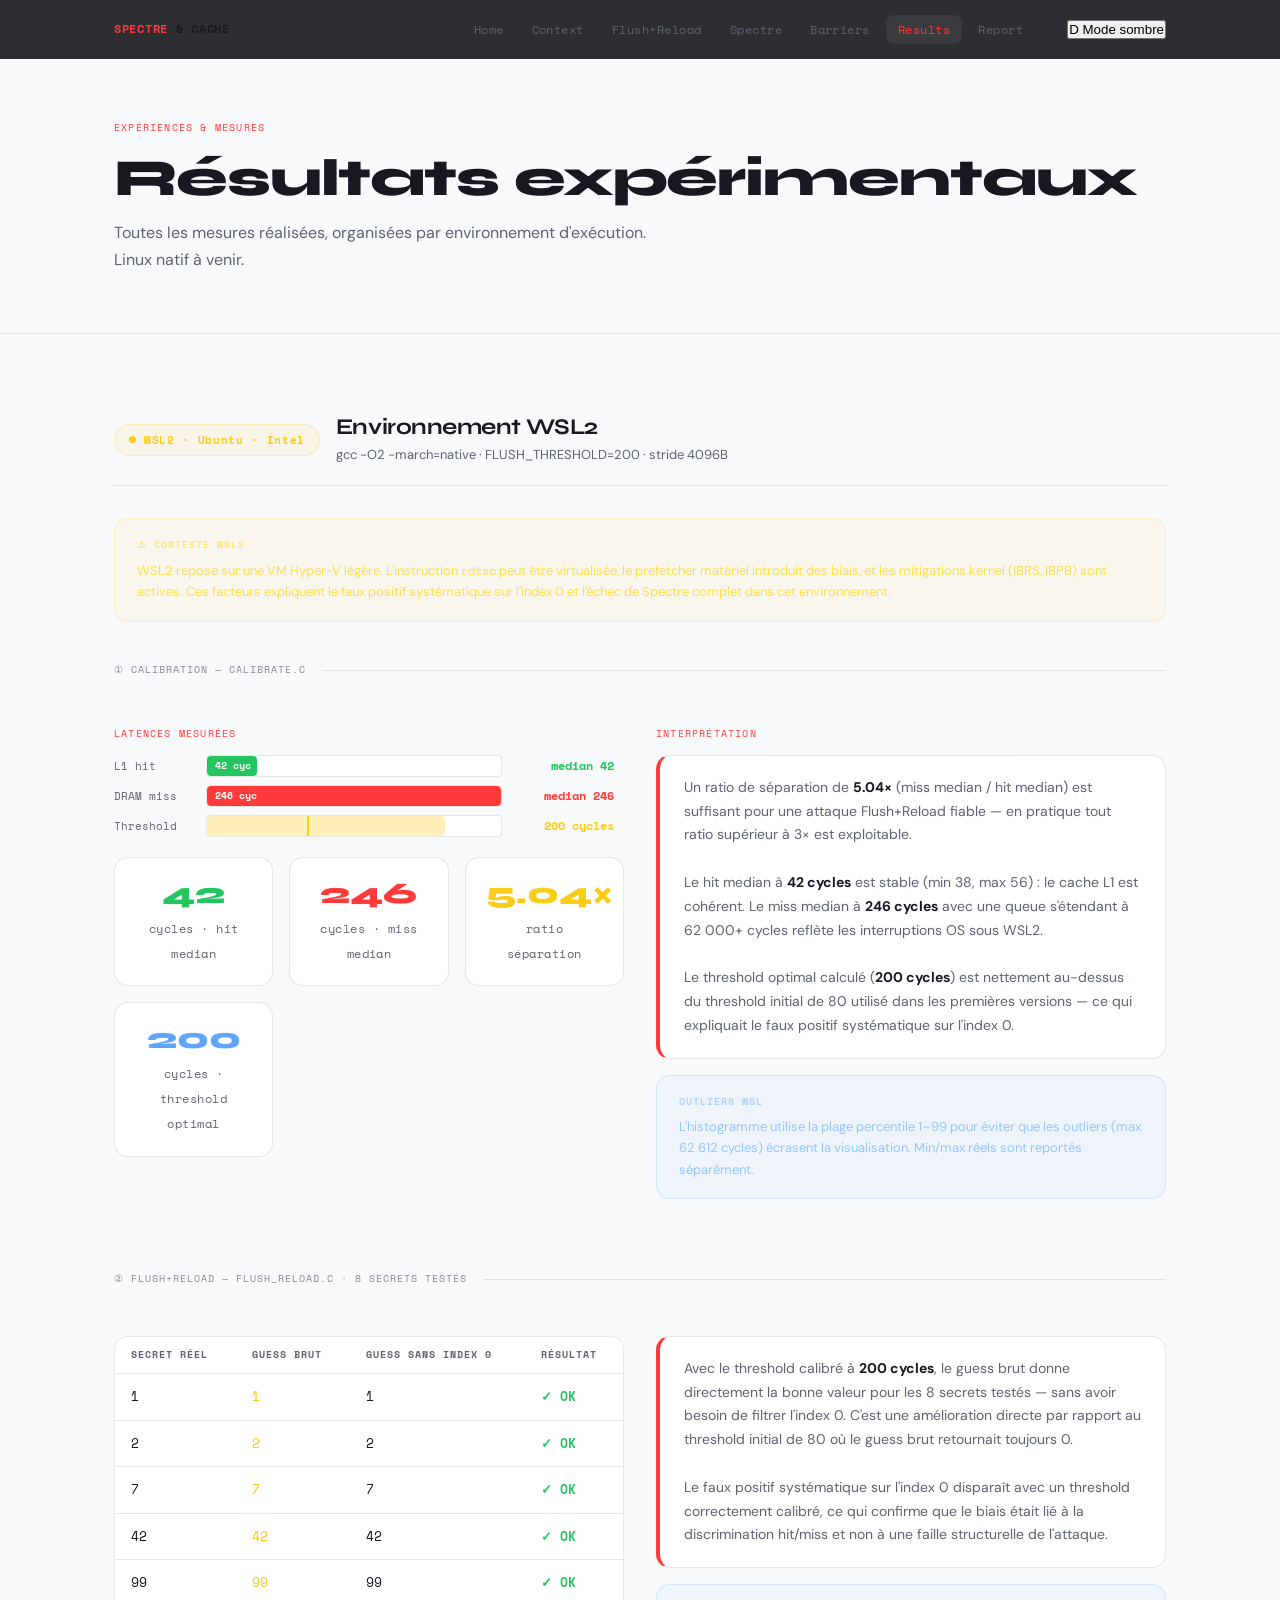
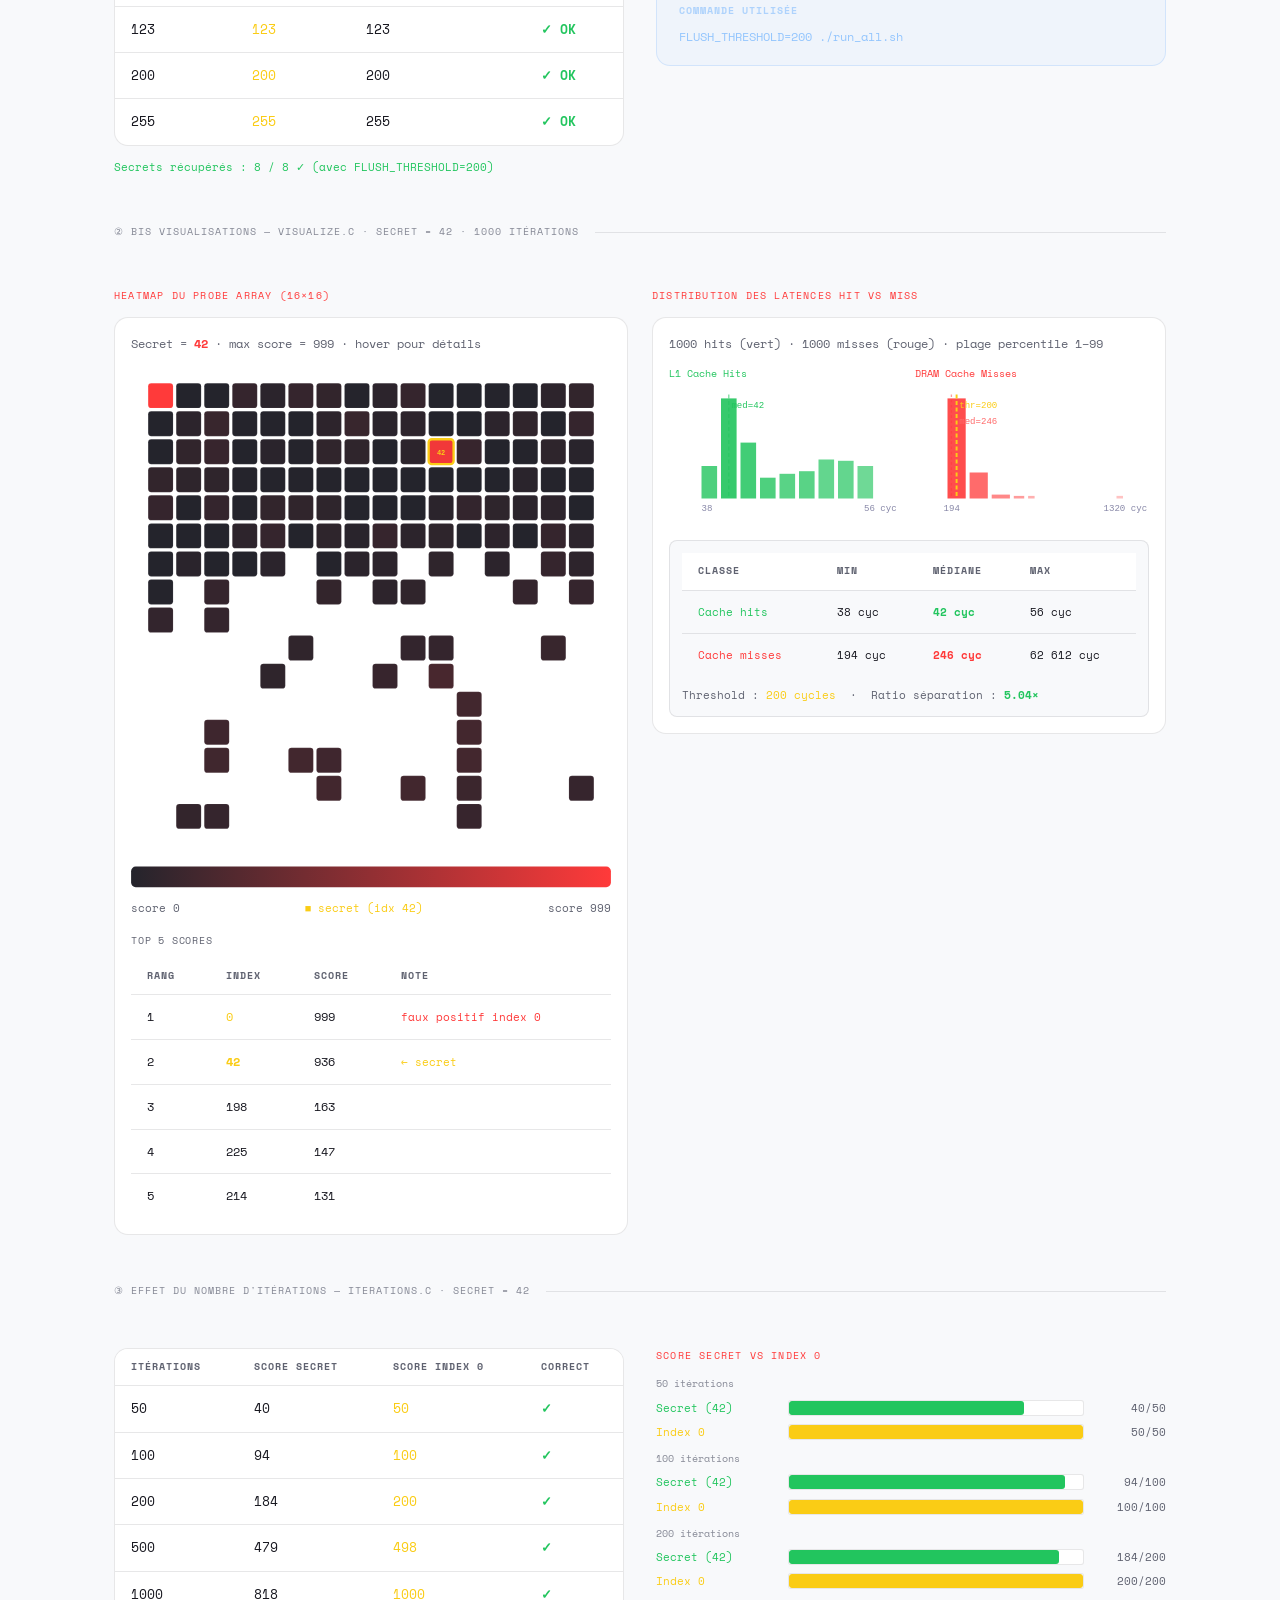
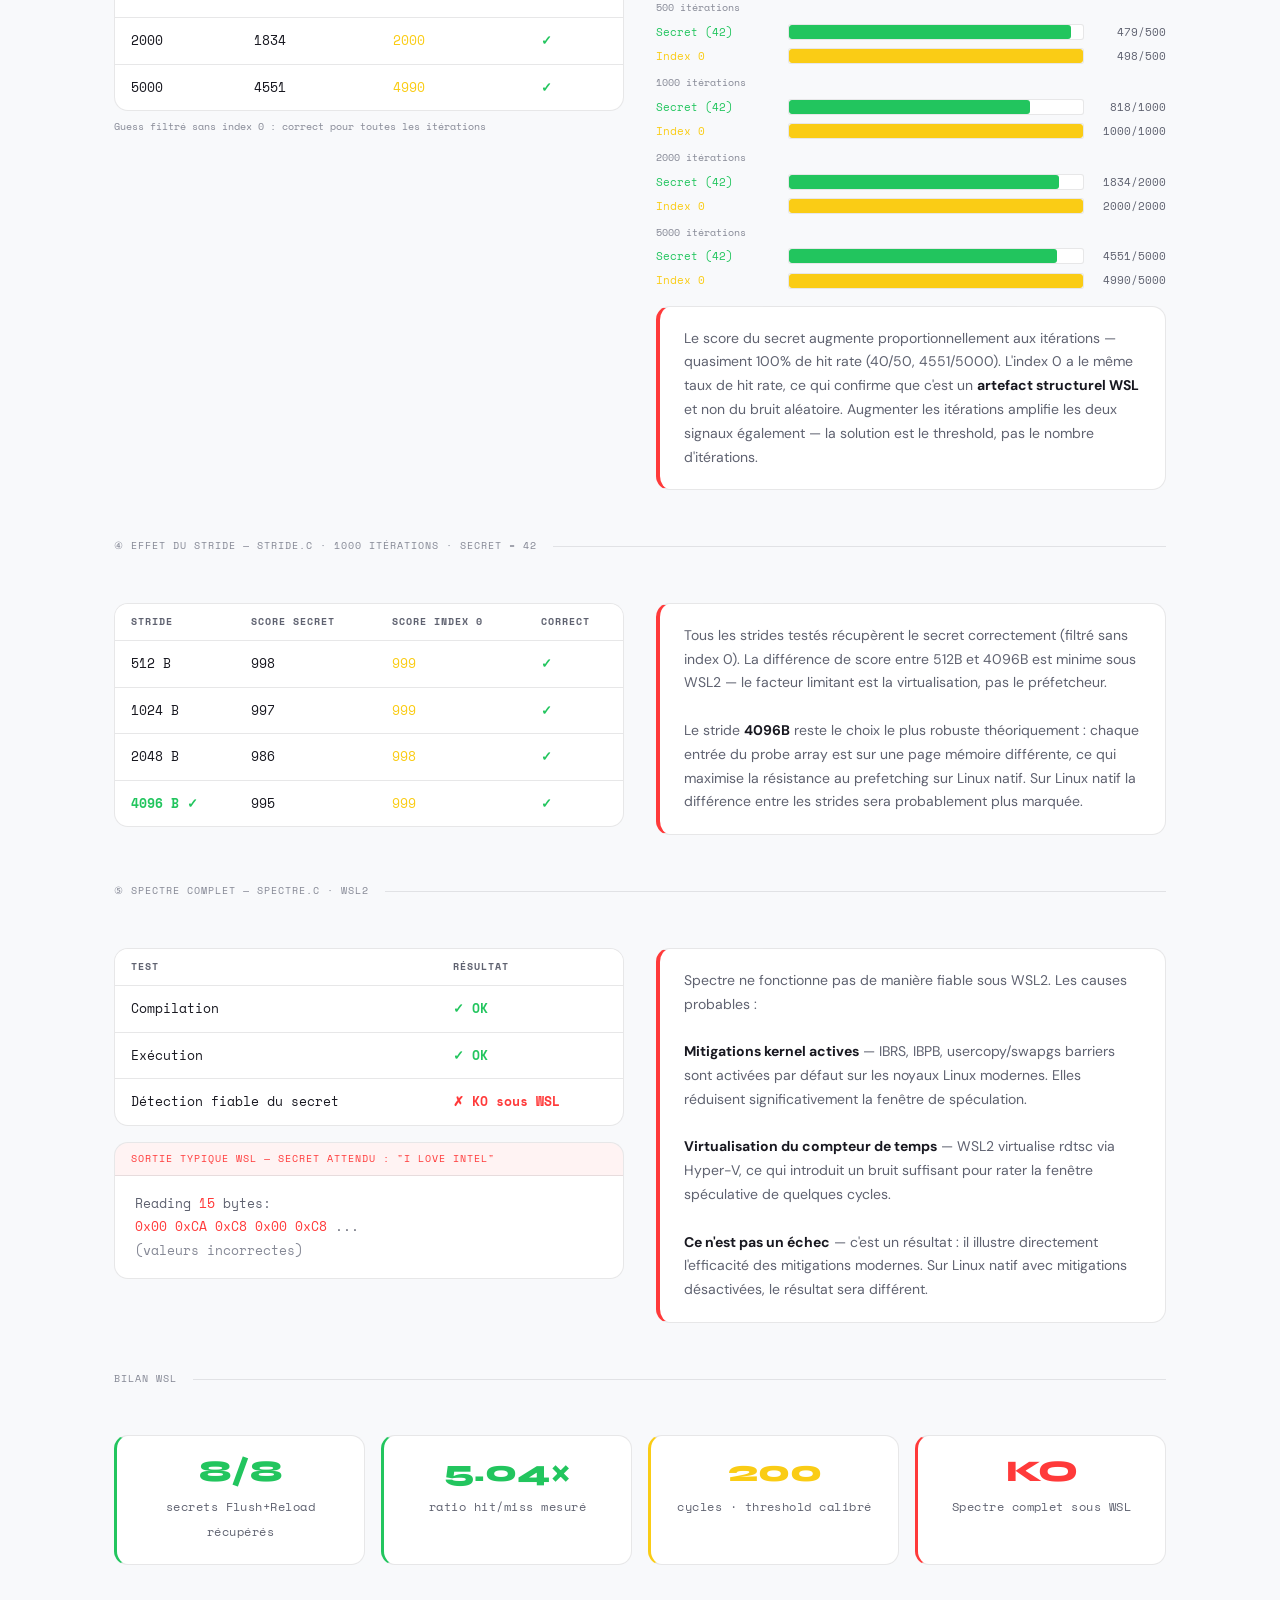
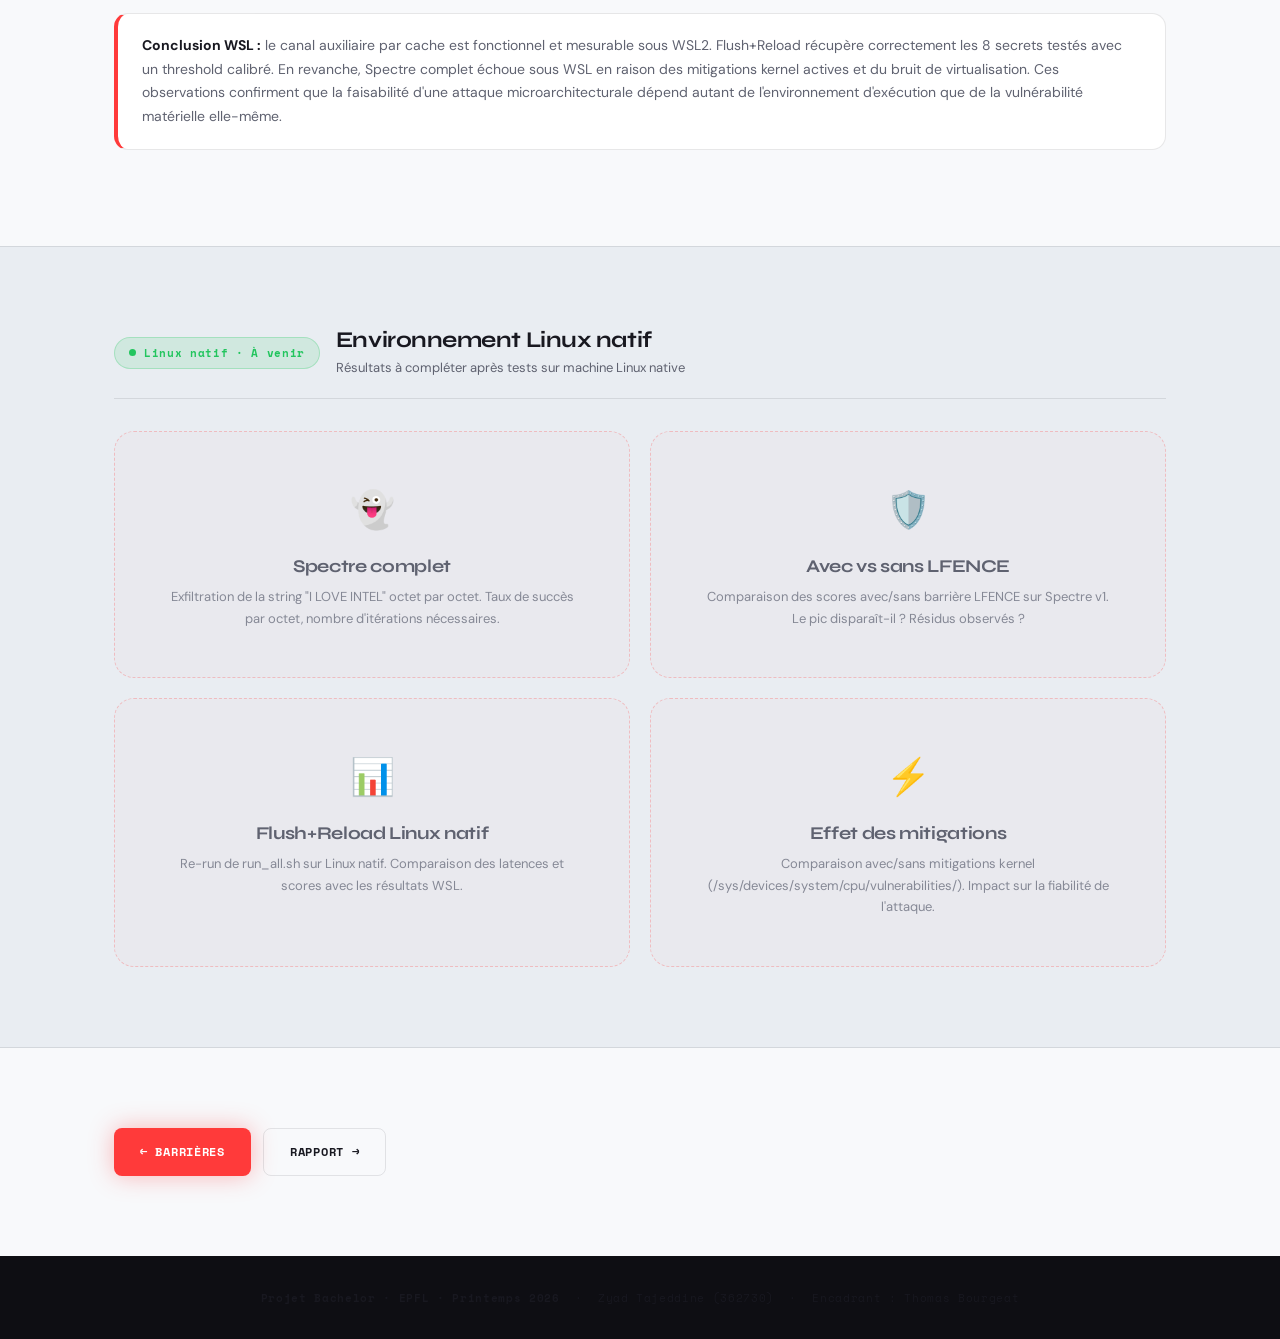
==== results.html @ 62407387 "Add files via upload" ====
<!DOCTYPE html>
<html lang="fr">
<head>
  <meta charset="UTF-8">
  <meta name="viewport" content="width=device-width, initial-scale=1.0">
  <title>Résultats — Spectre EPFL</title>
  <link rel="stylesheet" href="style.css?v=10">
  <script defer src="theme.js?v=10"></script>
  <style>
    /* ── RESULT TABLE ── */
    .result-table {
      width: 100%;
      border-collapse: collapse;
      font-family: var(--font-mono);
      font-size: 13px;
    }
    .result-table th {
      text-align: left;
      padding: 10px 16px;
      font-size: 10px;
      letter-spacing: 0.1em;
      text-transform: uppercase;
      color: var(--text-muted);
      border-bottom: 1px solid var(--border);
      background: var(--bg-elevated);
    }
    .result-table td {
      padding: 12px 16px;
      border-bottom: 1px solid var(--border);
      color: var(--text);
    }
    .result-table tr:last-child td { border-bottom: none; }
    .result-table tr:hover td { background: rgba(255,255,255,0.02); }
    .result-table .ok { color: var(--green); font-weight: 700; }
    .result-table .ko { color: var(--accent); font-weight: 700; }
    .result-table .hl { color: var(--yellow); }
    .table-wrap {
      background: var(--bg-elevated);
      border: 1px solid var(--border);
      border-radius: var(--radius-lg);
      overflow: hidden;
    }

    /* ── TIMING BARS ── */
    .timing-bar {
      display: flex;
      align-items: center;
      gap: 12px;
      margin: 8px 0;
    }
    .timing-label {
      font-family: var(--font-mono);
      font-size: 11px;
      color: var(--text-muted);
      width: 80px;
      flex-shrink: 0;
    }
    .timing-track {
      flex: 1;
      height: 22px;
      background: var(--bg-elevated);
      border-radius: 4px;
      overflow: hidden;
      border: 1px solid var(--border);
      position: relative;
    }
    .timing-fill {
      height: 100%;
      border-radius: 4px;
      transition: width 1.2s ease;
      display: flex;
      align-items: center;
      padding-left: 8px;
      font-family: var(--font-mono);
      font-size: 10px;
      font-weight: 700;
      white-space: nowrap;
    }
    .timing-val {
      font-family: var(--font-mono);
      font-size: 12px;
      font-weight: 700;
      color: var(--text-muted);
      width: 100px;
      text-align: right;
      flex-shrink: 0;
    }

    /* ── ENV BADGE ── */
    .env-badge {
      display: inline-flex;
      align-items: center;
      gap: 8px;
      padding: 6px 14px;
      border-radius: 100px;
      font-family: var(--font-mono);
      font-size: 11px;
      font-weight: 700;
      letter-spacing: 0.06em;
      border: 1px solid;
    }
    .env-badge.wsl {
      background: rgba(250,204,21,0.08);
      border-color: rgba(250,204,21,0.25);
      color: var(--yellow);
    }
    .env-badge.linux {
      background: var(--green-dim);
      border-color: rgba(34,197,94,0.25);
      color: var(--green);
    }
    .env-badge::before {
      content: '';
      width: 7px; height: 7px;
      border-radius: 50%;
      background: currentColor;
    }

    /* ── SCORE BAR ── */
    .score-row {
      display: flex;
      align-items: center;
      gap: 12px;
      margin: 6px 0;
    }
    .score-label {
      font-family: var(--font-mono);
      font-size: 11px;
      width: 120px;
      flex-shrink: 0;
      color: var(--text-muted);
    }
    .score-track {
      flex: 1;
      height: 16px;
      background: var(--bg-elevated);
      border-radius: 3px;
      border: 1px solid var(--border);
      overflow: hidden;
    }
    .score-fill {
      height: 100%;
      border-radius: 3px;
      transition: width 1s ease;
    }
    .score-num {
      font-family: var(--font-mono);
      font-size: 11px;
      width: 70px;
      text-align: right;
      color: var(--text-muted);
    }

    /* ── SECTION ENV HEADER ── */
    .env-section-header {
      display: flex;
      align-items: center;
      gap: 16px;
      margin-bottom: 32px;
      padding-bottom: 20px;
      border-bottom: 1px solid var(--border);
    }
    .env-section-header h2 { margin: 0; }

    /* ── PLACEHOLDER ── */
    .placeholder-section {
      border: 1px dashed rgba(255,58,58,0.25);
      border-radius: var(--radius-xl);
      padding: 48px;
      text-align: center;
      background: rgba(255,58,58,0.02);
    }
    .placeholder-section h3 { font-size: 18px; color: var(--text-muted); margin-bottom: 10px; }
    .placeholder-section p { font-size: 13px; color: var(--text-light); }
    .placeholder-icon { font-size: 36px; margin-bottom: 16px; }

    /* ── CONCLUSION BOX ── */
    .conclusion-box {
      background: var(--bg-elevated);
      border: 1px solid var(--border);
      border-left: 4px solid var(--accent);
      border-radius: var(--radius-lg);
      padding: 20px 24px;
      font-size: 14px;
      line-height: 1.7;
      color: var(--text-muted);
    }
    .conclusion-box strong { color: var(--text); }
  </style>
</head>
<body>

<nav>
  <div class="nav-inner">
    <a href="index.html" class="nav-brand"><span>Spectre</span> &amp; Cache</a>
    <button id="nav-toggle" class="nav-toggle" aria-label="Menu">
      <svg width="20" height="20" viewBox="0 0 24 24" fill="none" stroke="currentColor" stroke-width="2">
        <line x1="3" y1="6" x2="21" y2="6"/><line x1="3" y1="12" x2="21" y2="12"/><line x1="3" y1="18" x2="21" y2="18"/>
      </svg>
    </button>
    <ul class="nav-links" id="nav-links">
      <li><a href="index.html">Home</a></li>
      <li><a href="context.html">Context</a></li>
      <li><a href="flush-reload.html">Flush+Reload</a></li>
      <li><a href="spectre.html">Spectre</a></li>
      <li><a href="barriers.html">Barriers</a></li>
      <li><a href="results.html" class="active">Results</a></li>
      <li><a href="report.html">Report</a></li>
    </ul>
    <button class="theme-toggle" type="button" onclick="window.toggleSpectreTheme && window.toggleSpectreTheme()" aria-label="Mode sombre" aria-pressed="false">
      <span class="theme-toggle-icon" aria-hidden="true">D</span>
      <span class="theme-toggle-text">Mode sombre</span>
    </button>
  </div>
</nav>

<div class="page-hero">
  <div class="container">
    <div class="section-tag">Expériences & Mesures</div>
    <h1>Résultats expérimentaux</h1>
    <p>Toutes les mesures réalisées, organisées par environnement d'exécution. Linux natif à venir.</p>
  </div>
</div>

<!-- ══════════════════════════════════════
     PARTIE WSL
══════════════════════════════════════ -->

<section>
  <div class="container">
    <div class="env-section-header">
      <div>
        <span class="env-badge wsl">WSL2 · Ubuntu · Intel</span>
      </div>
      <div>
        <h2>Environnement WSL2</h2>
        <p style="font-size:13px;color:var(--text-muted);margin-top:4px;">gcc -O2 -march=native · FLUSH_THRESHOLD=200 · stride 4096B</p>
      </div>
    </div>

    <div class="alert warning" style="margin-bottom:40px;">
      <div class="alert-title">⚠ Contexte WSL2</div>
      WSL2 repose sur une VM Hyper-V légère. L'instruction <code style="font-family:var(--font-mono);font-size:12px;">rdtsc</code> peut être virtualisée, le prefetcher matériel introduit des biais, et les mitigations kernel (IBRS, IBPB) sont actives. Ces facteurs expliquent le faux positif systématique sur l'index 0 et l'échec de Spectre complet dans cet environnement.
    </div>

    <!-- 1. CALIBRATION -->
    <div class="section-divider">① Calibration — calibrate.c</div>

    <div style="display:grid;grid-template-columns:1fr 1fr;gap:32px;align-items:start;margin-bottom:48px;">
      <div>
        <div class="section-tag" style="margin-bottom:12px;">Latences mesurées</div>
        <div style="max-width:500px;">
          <div class="timing-bar">
            <span class="timing-label">L1 hit</span>
            <div class="timing-track"><div class="timing-fill" id="bar-l1" style="width:0%;background:var(--green);color:#fff;">42 cyc</div></div>
            <span class="timing-val" style="color:var(--green);">median 42</span>
          </div>
          <div class="timing-bar">
            <span class="timing-label">DRAM miss</span>
            <div class="timing-track"><div class="timing-fill" id="bar-dram" style="width:0%;background:var(--accent);color:#fff;">246 cyc</div></div>
            <span class="timing-val" style="color:var(--accent);">median 246</span>
          </div>
          <div class="timing-bar">
            <span class="timing-label">Threshold</span>
            <div class="timing-track" style="position:relative;">
              <div class="timing-fill" id="bar-thr" style="width:0%;background:rgba(250,204,21,0.3);"></div>
              <div style="position:absolute;top:0;height:100%;width:2px;background:var(--yellow);left:34%;" id="thr-line"></div>
            </div>
            <span class="timing-val" style="color:var(--yellow);">200 cycles</span>
          </div>
        </div>

        <div class="stat-grid" style="margin-top:20px;">
          <div class="stat-card">
            <strong style="color:var(--green);">42</strong>
            <span>cycles · hit median</span>
          </div>
          <div class="stat-card">
            <strong style="color:var(--accent);">246</strong>
            <span>cycles · miss median</span>
          </div>
          <div class="stat-card">
            <strong style="color:var(--yellow);">5.04×</strong>
            <span>ratio séparation</span>
          </div>
          <div class="stat-card">
            <strong style="color:var(--blue);">200</strong>
            <span>cycles · threshold optimal</span>
          </div>
        </div>
      </div>

      <div>
        <div class="section-tag" style="margin-bottom:12px;">Interprétation</div>
        <div class="conclusion-box">
          Un ratio de séparation de <strong>5.04×</strong> (miss median / hit median) est suffisant pour une attaque Flush+Reload fiable — en pratique tout ratio supérieur à 3× est exploitable.<br><br>
          Le hit median à <strong>42 cycles</strong> est stable (min 38, max 56) : le cache L1 est cohérent. Le miss median à <strong>246 cycles</strong> avec une queue s'étendant à 62 000+ cycles reflète les interruptions OS sous WSL2.<br><br>
          Le threshold optimal calculé (<strong>200 cycles</strong>) est nettement au-dessus du threshold initial de 80 utilisé dans les premières versions — ce qui expliquait le faux positif systématique sur l'index 0.
        </div>
        <div class="alert info" style="margin-top:16px;">
          <div class="alert-title">Outliers WSL</div>
          L'histogramme utilise la plage percentile 1–99 pour éviter que les outliers (max 62 612 cycles) écrasent la visualisation. Min/max réels sont reportés séparément.
        </div>
      </div>
    </div>

    <!-- 2. FLUSH+RELOAD -->
    <div class="section-divider">② Flush+Reload — flush_reload.c · 8 secrets testés</div>

    <div style="display:grid;grid-template-columns:1fr 1fr;gap:32px;align-items:start;margin-bottom:48px;">
      <div>
        <div class="table-wrap">
          <table class="result-table">
            <thead>
              <tr>
                <th>Secret réel</th>
                <th>Guess brut</th>
                <th>Guess sans index 0</th>
                <th>Résultat</th>
              </tr>
            </thead>
            <tbody>
              <tr><td>1</td><td class="hl">1</td><td>1</td><td class="ok">✓ OK</td></tr>
              <tr><td>2</td><td class="hl">2</td><td>2</td><td class="ok">✓ OK</td></tr>
              <tr><td>7</td><td class="hl">7</td><td>7</td><td class="ok">✓ OK</td></tr>
              <tr><td>42</td><td class="hl">42</td><td>42</td><td class="ok">✓ OK</td></tr>
              <tr><td>99</td><td class="hl">99</td><td>99</td><td class="ok">✓ OK</td></tr>
              <tr><td>123</td><td class="hl">123</td><td>123</td><td class="ok">✓ OK</td></tr>
              <tr><td>200</td><td class="hl">200</td><td>200</td><td class="ok">✓ OK</td></tr>
              <tr><td>255</td><td class="hl">255</td><td>255</td><td class="ok">✓ OK</td></tr>
            </tbody>
          </table>
        </div>
        <div style="margin-top:12px;font-family:var(--font-mono);font-size:11px;color:var(--green);">
          Secrets récupérés : 8 / 8 ✓ (avec FLUSH_THRESHOLD=200)
        </div>
      </div>
      <div>
        <div class="conclusion-box">
          Avec le threshold calibré à <strong>200 cycles</strong>, le guess brut donne directement la bonne valeur pour les 8 secrets testés — sans avoir besoin de filtrer l'index 0. C'est une amélioration directe par rapport au threshold initial de 80 où le guess brut retournait toujours 0.<br><br>
          Le faux positif systématique sur l'index 0 disparaît avec un threshold correctement calibré, ce qui confirme que le biais était lié à la discrimination hit/miss et non à une faille structurelle de l'attaque.
        </div>
        <div class="alert info" style="margin-top:16px;">
          <div class="alert-title">Commande utilisée</div>
          <code style="font-family:var(--font-mono);font-size:12px;">FLUSH_THRESHOLD=200 ./run_all.sh</code>
        </div>
      </div>
    </div>

    <!-- VISUALISATIONS -->
    <div class="section-divider">② bis Visualisations — visualize.c · secret = 42 · 1000 itérations</div>

    <div style="display:grid;grid-template-columns:1fr 1fr;gap:24px;margin-bottom:48px;align-items:start;">

      <!-- HEATMAP -->
      <div>
        <div class="section-tag" style="margin-bottom:12px;">Heatmap du probe array (16×16)</div>
        <div style="background:var(--bg-elevated);border:1px solid var(--border);border-radius:var(--radius-lg);padding:16px;">
          <p style="font-size:12px;color:var(--text-muted);margin-bottom:12px;font-family:var(--font-mono);">
            Secret = <span style="color:var(--accent);font-weight:700;">42</span> · max score = 999 · hover pour détails
          </p>
          <style>
            .hm-cell{stroke:rgba(255,255,255,.1);stroke-width:1}
            .hm-secret{stroke:#facc15;stroke-width:3}
          </style>
          <svg viewBox="0 0 616 616" width="100%" role="img" aria-label="16x16 heatmap Flush+Reload scores">
<rect class="hm-cell" x="22" y="22" width="32" height="32" rx="4" fill="rgb(255,58,58)"><title>Index 0, score 999 ← faux positif index 0</title></rect>
<rect class="hm-cell" x="58" y="22" width="32" height="32" rx="4" fill="rgb(36,36,44)"><title>Index 1, score 2</title></rect>
<rect class="hm-cell" x="94" y="22" width="32" height="32" rx="4" fill="rgb(36,36,44)"><title>Index 2, score 0</title></rect>
<rect class="hm-cell" x="130" y="22" width="32" height="32" rx="4" fill="rgb(53,37,45)"><title>Index 3, score 80</title></rect>
<rect class="hm-cell" x="166" y="22" width="32" height="32" rx="4" fill="rgb(43,36,44)"><title>Index 4, score 35</title></rect>
<rect class="hm-cell" x="202" y="22" width="32" height="32" rx="4" fill="rgb(53,37,45)"><title>Index 5, score 79</title></rect>
<rect class="hm-cell" x="238" y="22" width="32" height="32" rx="4" fill="rgb(50,37,44)"><title>Index 6, score 68</title></rect>
<rect class="hm-cell" x="274" y="22" width="32" height="32" rx="4" fill="rgb(37,36,44)"><title>Index 7, score 7</title></rect>
<rect class="hm-cell" x="310" y="22" width="32" height="32" rx="4" fill="rgb(44,36,44)"><title>Index 8, score 41</title></rect>
<rect class="hm-cell" x="346" y="22" width="32" height="32" rx="4" fill="rgb(53,37,45)"><title>Index 9, score 80</title></rect>
<rect class="hm-cell" x="382" y="22" width="32" height="32" rx="4" fill="rgb(36,36,44)"><title>Index 10, score 2</title></rect>
<rect class="hm-cell" x="418" y="22" width="32" height="32" rx="4" fill="rgb(36,36,44)"><title>Index 11, score 2</title></rect>
<rect class="hm-cell" x="454" y="22" width="32" height="32" rx="4" fill="rgb(37,36,44)"><title>Index 12, score 7</title></rect>
<rect class="hm-cell" x="490" y="22" width="32" height="32" rx="4" fill="rgb(36,36,44)"><title>Index 13, score 0</title></rect>
<rect class="hm-cell" x="526" y="22" width="32" height="32" rx="4" fill="rgb(45,36,44)"><title>Index 14, score 44</title></rect>
<rect class="hm-cell" x="562" y="22" width="32" height="32" rx="4" fill="rgb(50,37,44)"><title>Index 15, score 67</title></rect>
<rect class="hm-cell" x="22" y="58" width="32" height="32" rx="4" fill="rgb(36,36,44)"><title>Index 16, score 1</title></rect>
<rect class="hm-cell" x="58" y="58" width="32" height="32" rx="4" fill="rgb(44,36,44)"><title>Index 17, score 41</title></rect>
<rect class="hm-cell" x="94" y="58" width="32" height="32" rx="4" fill="rgb(56,38,45)"><title>Index 18, score 92</title></rect>
<rect class="hm-cell" x="130" y="58" width="32" height="32" rx="4" fill="rgb(37,36,44)"><title>Index 19, score 7</title></rect>
<rect class="hm-cell" x="166" y="58" width="32" height="32" rx="4" fill="rgb(37,36,44)"><title>Index 20, score 5</title></rect>
<rect class="hm-cell" x="202" y="58" width="32" height="32" rx="4" fill="rgb(36,36,44)"><title>Index 21, score 3</title></rect>
<rect class="hm-cell" x="238" y="58" width="32" height="32" rx="4" fill="rgb(45,36,44)"><title>Index 22, score 43</title></rect>
<rect class="hm-cell" x="274" y="58" width="32" height="32" rx="4" fill="rgb(56,38,45)"><title>Index 23, score 93</title></rect>
<rect class="hm-cell" x="310" y="58" width="32" height="32" rx="4" fill="rgb(42,36,44)"><title>Index 24, score 30</title></rect>
<rect class="hm-cell" x="346" y="58" width="32" height="32" rx="4" fill="rgb(45,36,44)"><title>Index 25, score 45</title></rect>
<rect class="hm-cell" x="382" y="58" width="32" height="32" rx="4" fill="rgb(36,36,44)"><title>Index 26, score 0</title></rect>
<rect class="hm-cell" x="418" y="58" width="32" height="32" rx="4" fill="rgb(36,36,44)"><title>Index 27, score 3</title></rect>
<rect class="hm-cell" x="454" y="58" width="32" height="32" rx="4" fill="rgb(44,36,44)"><title>Index 28, score 37</title></rect>
<rect class="hm-cell" x="490" y="58" width="32" height="32" rx="4" fill="rgb(48,37,44)"><title>Index 29, score 56</title></rect>
<rect class="hm-cell" x="526" y="58" width="32" height="32" rx="4" fill="rgb(36,36,44)"><title>Index 30, score 1</title></rect>
<rect class="hm-cell" x="562" y="58" width="32" height="32" rx="4" fill="rgb(53,37,45)"><title>Index 31, score 79</title></rect>
<rect class="hm-cell" x="22" y="94" width="32" height="32" rx="4" fill="rgb(36,36,44)"><title>Index 32, score 0</title></rect>
<rect class="hm-cell" x="58" y="94" width="32" height="32" rx="4" fill="rgb(49,37,44)"><title>Index 33, score 63</title></rect>
<rect class="hm-cell" x="94" y="94" width="32" height="32" rx="4" fill="rgb(55,37,45)"><title>Index 34, score 87</title></rect>
<rect class="hm-cell" x="130" y="94" width="32" height="32" rx="4" fill="rgb(36,36,44)"><title>Index 35, score 2</title></rect>
<rect class="hm-cell" x="166" y="94" width="32" height="32" rx="4" fill="rgb(42,36,44)"><title>Index 36, score 31</title></rect>
<rect class="hm-cell" x="202" y="94" width="32" height="32" rx="4" fill="rgb(37,36,44)"><title>Index 37, score 5</title></rect>
<rect class="hm-cell" x="238" y="94" width="32" height="32" rx="4" fill="rgb(48,37,44)"><title>Index 38, score 55</title></rect>
<rect class="hm-cell" x="274" y="94" width="32" height="32" rx="4" fill="rgb(47,37,44)"><title>Index 39, score 51</title></rect>
<rect class="hm-cell" x="310" y="94" width="32" height="32" rx="4" fill="rgb(36,36,44)"><title>Index 40, score 3</title></rect>
<rect class="hm-cell" x="346" y="94" width="32" height="32" rx="4" fill="rgb(44,36,44)"><title>Index 41, score 40</title></rect>
<rect class="hm-secret" x="382" y="94" width="32" height="32" rx="4" fill="rgb(241,56,57)"><title>Index 42, score 936 ← SECRET</title></rect>
<text x="398" y="114" text-anchor="middle" font-size="9" fill="#facc15" font-family="monospace" font-weight="bold">42</text>
<rect class="hm-cell" x="418" y="94" width="32" height="32" rx="4" fill="rgb(55,37,45)"><title>Index 43, score 89</title></rect>
<rect class="hm-cell" x="454" y="94" width="32" height="32" rx="4" fill="rgb(36,36,44)"><title>Index 44, score 3</title></rect>
<rect class="hm-cell" x="490" y="94" width="32" height="32" rx="4" fill="rgb(37,36,44)"><title>Index 45, score 7</title></rect>
<rect class="hm-cell" x="526" y="94" width="32" height="32" rx="4" fill="rgb(46,37,44)"><title>Index 46, score 50</title></rect>
<rect class="hm-cell" x="562" y="94" width="32" height="32" rx="4" fill="rgb(41,36,44)"><title>Index 47, score 26</title></rect>
<rect class="hm-cell" x="22" y="130" width="32" height="32" rx="4" fill="rgb(50,37,44)"><title>Index 48, score 65</title></rect>
<rect class="hm-cell" x="58" y="130" width="32" height="32" rx="4" fill="rgb(46,37,44)"><title>Index 49, score 47</title></rect>
<rect class="hm-cell" x="94" y="130" width="32" height="32" rx="4" fill="rgb(47,37,44)"><title>Index 50, score 52</title></rect>
<rect class="hm-cell" x="130" y="130" width="32" height="32" rx="4" fill="rgb(37,36,44)"><title>Index 51, score 6</title></rect>
<rect class="hm-cell" x="166" y="130" width="32" height="32" rx="4" fill="rgb(37,36,44)"><title>Index 52, score 8</title></rect>
<rect class="hm-cell" x="202" y="130" width="32" height="32" rx="4" fill="rgb(37,36,44)"><title>Index 53, score 7</title></rect>
<rect class="hm-cell" x="238" y="130" width="32" height="32" rx="4" fill="rgb(37,36,44)"><title>Index 54, score 5</title></rect>
<rect class="hm-cell" x="274" y="130" width="32" height="32" rx="4" fill="rgb(36,36,44)"><title>Index 55, score 0</title></rect>
<rect class="hm-cell" x="310" y="130" width="32" height="32" rx="4" fill="rgb(36,36,44)"><title>Index 56, score 2</title></rect>
<rect class="hm-cell" x="346" y="130" width="32" height="32" rx="4" fill="rgb(36,36,44)"><title>Index 57, score 4</title></rect>
<rect class="hm-cell" x="382" y="130" width="32" height="32" rx="4" fill="rgb(36,36,44)"><title>Index 58, score 1</title></rect>
<rect class="hm-cell" x="418" y="130" width="32" height="32" rx="4" fill="rgb(36,36,44)"><title>Index 59, score 0</title></rect>
<rect class="hm-cell" x="454" y="130" width="32" height="32" rx="4" fill="rgb(36,36,44)"><title>Index 60, score 0</title></rect>
<rect class="hm-cell" x="490" y="130" width="32" height="32" rx="4" fill="rgb(42,36,44)"><title>Index 61, score 30</title></rect>
<rect class="hm-cell" x="526" y="130" width="32" height="32" rx="4" fill="rgb(37,36,44)"><title>Index 62, score 6</title></rect>
<rect class="hm-cell" x="562" y="130" width="32" height="32" rx="4" fill="rgb(37,36,44)"><title>Index 63, score 9</title></rect>
<rect class="hm-cell" x="22" y="166" width="32" height="32" rx="4" fill="rgb(53,37,45)"><title>Index 64, score 82</title></rect>
<rect class="hm-cell" x="58" y="166" width="32" height="32" rx="4" fill="rgb(36,36,44)"><title>Index 65, score 4</title></rect>
<rect class="hm-cell" x="94" y="166" width="32" height="32" rx="4" fill="rgb(52,37,45)"><title>Index 66, score 76</title></rect>
<rect class="hm-cell" x="130" y="166" width="32" height="32" rx="4" fill="rgb(36,36,44)"><title>Index 67, score 2</title></rect>
<rect class="hm-cell" x="166" y="166" width="32" height="32" rx="4" fill="rgb(50,37,44)"><title>Index 68, score 67</title></rect>
<rect class="hm-cell" x="202" y="166" width="32" height="32" rx="4" fill="rgb(48,37,44)"><title>Index 69, score 57</title></rect>
<rect class="hm-cell" x="238" y="166" width="32" height="32" rx="4" fill="rgb(46,37,44)"><title>Index 70, score 50</title></rect>
<rect class="hm-cell" x="274" y="166" width="32" height="32" rx="4" fill="rgb(36,36,44)"><title>Index 71, score 1</title></rect>
<rect class="hm-cell" x="310" y="166" width="32" height="32" rx="4" fill="rgb(36,36,44)"><title>Index 72, score 1</title></rect>
<rect class="hm-cell" x="346" y="166" width="32" height="32" rx="4" fill="rgb(36,36,44)"><title>Index 73, score 0</title></rect>
<rect class="hm-cell" x="382" y="166" width="32" height="32" rx="4" fill="rgb(43,36,44)"><title>Index 74, score 36</title></rect>
<rect class="hm-cell" x="418" y="166" width="32" height="32" rx="4" fill="rgb(51,37,45)"><title>Index 75, score 72</title></rect>
<rect class="hm-cell" x="454" y="166" width="32" height="32" rx="4" fill="rgb(46,37,44)"><title>Index 76, score 49</title></rect>
<rect class="hm-cell" x="490" y="166" width="32" height="32" rx="4" fill="rgb(43,36,44)"><title>Index 77, score 34</title></rect>
<rect class="hm-cell" x="526" y="166" width="32" height="32" rx="4" fill="rgb(45,36,44)"><title>Index 78, score 42</title></rect>
<rect class="hm-cell" x="562" y="166" width="32" height="32" rx="4" fill="rgb(36,36,44)"><title>Index 79, score 4</title></rect>
<rect class="hm-cell" x="22" y="202" width="32" height="32" rx="4" fill="rgb(36,36,44)"><title>Index 80, score 1</title></rect>
<rect class="hm-cell" x="58" y="202" width="32" height="32" rx="4" fill="rgb(36,36,44)"><title>Index 81, score 2</title></rect>
<rect class="hm-cell" x="94" y="202" width="32" height="32" rx="4" fill="rgb(36,36,44)"><title>Index 82, score 3</title></rect>
<rect class="hm-cell" x="130" y="202" width="32" height="32" rx="4" fill="rgb(45,36,44)"><title>Index 83, score 44</title></rect>
<rect class="hm-cell" x="166" y="202" width="32" height="32" rx="4" fill="rgb(53,37,45)"><title>Index 84, score 78</title></rect>
<rect class="hm-cell" x="202" y="202" width="32" height="32" rx="4" fill="rgb(36,36,44)"><title>Index 85, score 1</title></rect>
<rect class="hm-cell" x="238" y="202" width="32" height="32" rx="4" fill="rgb(46,37,44)"><title>Index 86, score 46</title></rect>
<rect class="hm-cell" x="274" y="202" width="32" height="32" rx="4" fill="rgb(41,36,44)"><title>Index 87, score 25</title></rect>
<rect class="hm-cell" x="310" y="202" width="32" height="32" rx="4" fill="rgb(54,37,45)"><title>Index 88, score 83</title></rect>
<rect class="hm-cell" x="346" y="202" width="32" height="32" rx="4" fill="rgb(44,36,44)"><title>Index 89, score 41</title></rect>
<rect class="hm-cell" x="382" y="202" width="32" height="32" rx="4" fill="rgb(46,37,44)"><title>Index 90, score 48</title></rect>
<rect class="hm-cell" x="418" y="202" width="32" height="32" rx="4" fill="rgb(37,36,44)"><title>Index 91, score 6</title></rect>
<rect class="hm-cell" x="454" y="202" width="32" height="32" rx="4" fill="rgb(45,36,44)"><title>Index 92, score 42</title></rect>
<rect class="hm-cell" x="490" y="202" width="32" height="32" rx="4" fill="rgb(36,36,44)"><title>Index 93, score 4</title></rect>
<rect class="hm-cell" x="526" y="202" width="32" height="32" rx="4" fill="rgb(53,37,45)"><title>Index 94, score 80</title></rect>
<rect class="hm-cell" x="562" y="202" width="32" height="32" rx="4" fill="rgb(44,36,44)"><title>Index 95, score 37</title></rect>
<rect class="hm-cell" x="22" y="238" width="32" height="32" rx="4" fill="rgb(36,36,44)"><title>Index 96, score 3</title></rect>
<rect class="hm-cell" x="58" y="238" width="32" height="32" rx="4" fill="rgb(42,36,44)"><title>Index 97, score 31</title></rect>
<rect class="hm-cell" x="94" y="238" width="32" height="32" rx="4" fill="rgb(36,36,44)"><title>Index 98, score 4</title></rect>
<rect class="hm-cell" x="130" y="238" width="32" height="32" rx="4" fill="rgb(36,36,44)"><title>Index 99, score 2</title></rect>
<rect class="hm-cell" x="166" y="238" width="32" height="32" rx="4" fill="rgb(43,36,44)"><title>Index 100, score 35</title></rect>
<rect class="hm-cell" x="238" y="238" width="32" height="32" rx="4" fill="rgb(37,36,44)"><title>Index 102, score 6</title></rect>
<rect class="hm-cell" x="274" y="238" width="32" height="32" rx="4" fill="rgb(43,36,44)"><title>Index 103, score 34</title></rect>
<rect class="hm-cell" x="310" y="238" width="32" height="32" rx="4" fill="rgb(44,36,44)"><title>Index 104, score 37</title></rect>
<rect class="hm-cell" x="382" y="238" width="32" height="32" rx="4" fill="rgb(47,37,44)"><title>Index 106, score 52</title></rect>
<rect class="hm-cell" x="454" y="238" width="32" height="32" rx="4" fill="rgb(44,36,44)"><title>Index 108, score 39</title></rect>
<rect class="hm-cell" x="526" y="238" width="32" height="32" rx="4" fill="rgb(53,37,45)"><title>Index 110, score 81</title></rect>
<rect class="hm-cell" x="562" y="238" width="32" height="32" rx="4" fill="rgb(45,36,44)"><title>Index 111, score 45</title></rect>
<rect class="hm-cell" x="22" y="274" width="32" height="32" rx="4" fill="rgb(37,36,44)"><title>Index 112, score 6</title></rect>
<rect class="hm-cell" x="94" y="274" width="32" height="32" rx="4" fill="rgb(53,37,45)"><title>Index 114, score 79</title></rect>
<rect class="hm-cell" x="238" y="274" width="32" height="32" rx="4" fill="rgb(51,37,44)"><title>Index 118, score 70</title></rect>
<rect class="hm-cell" x="310" y="274" width="32" height="32" rx="4" fill="rgb(45,36,44)"><title>Index 120, score 42</title></rect>
<rect class="hm-cell" x="346" y="274" width="32" height="32" rx="4" fill="rgb(48,37,44)"><title>Index 121, score 57</title></rect>
<rect class="hm-cell" x="490" y="274" width="32" height="32" rx="4" fill="rgb(52,37,45)"><title>Index 125, score 74</title></rect>
<rect class="hm-cell" x="562" y="274" width="32" height="32" rx="4" fill="rgb(53,37,45)"><title>Index 127, score 81</title></rect>
<rect class="hm-cell" x="22" y="310" width="32" height="32" rx="4" fill="rgb(51,37,45)"><title>Index 128, score 72</title></rect>
<rect class="hm-cell" x="94" y="310" width="32" height="32" rx="4" fill="rgb(52,37,45)"><title>Index 130, score 76</title></rect>
<rect class="hm-cell" x="202" y="346" width="32" height="32" rx="4" fill="rgb(48,37,44)"><title>Index 149, score 58</title></rect>
<rect class="hm-cell" x="346" y="346" width="32" height="32" rx="4" fill="rgb(51,37,45)"><title>Index 153, score 71</title></rect>
<rect class="hm-cell" x="382" y="346" width="32" height="32" rx="4" fill="rgb(52,37,45)"><title>Index 154, score 76</title></rect>
<rect class="hm-cell" x="526" y="346" width="32" height="32" rx="4" fill="rgb(56,38,45)"><title>Index 158, score 91</title></rect>
<rect class="hm-cell" x="166" y="382" width="32" height="32" rx="4" fill="rgb(47,37,44)"><title>Index 164, score 52</title></rect>
<rect class="hm-cell" x="310" y="382" width="32" height="32" rx="4" fill="rgb(55,37,45)"><title>Index 168, score 89</title></rect>
<rect class="hm-cell" x="382" y="382" width="32" height="32" rx="4" fill="rgb(72,39,46)"><title>Index 170, score 163</title></rect>
<rect class="hm-cell" x="418" y="418" width="32" height="32" rx="4" fill="rgb(66,39,46)"><title>Index 187, score 147</title></rect>
<rect class="hm-cell" x="94" y="454" width="32" height="32" rx="4" fill="rgb(62,38,46)"><title>Index 194, score 131</title></rect>
<rect class="hm-cell" x="418" y="454" width="32" height="32" rx="4" fill="rgb(67,39,46)"><title>Index 203, score 147</title></rect>
<rect class="hm-cell" x="94" y="490" width="32" height="32" rx="4" fill="rgb(64,39,46)"><title>Index 210, score 138</title></rect>
<rect class="hm-cell" x="202" y="490" width="32" height="32" rx="4" fill="rgb(66,39,46)"><title>Index 213, score 146</title></rect>
<rect class="hm-cell" x="238" y="490" width="32" height="32" rx="4" fill="rgb(63,38,46)"><title>Index 214, score 131</title></rect>
<rect class="hm-cell" x="418" y="490" width="32" height="32" rx="4" fill="rgb(67,39,46)"><title>Index 219, score 148</title></rect>
<rect class="hm-cell" x="238" y="526" width="32" height="32" rx="4" fill="rgb(66,39,46)"><title>Index 222, score 146</title></rect>
<rect class="hm-cell" x="346" y="526" width="32" height="32" rx="4" fill="rgb(66,39,46)"><title>Index 225, score 147</title></rect>
<rect class="hm-cell" x="418" y="526" width="32" height="32" rx="4" fill="rgb(59,38,45)"><title>Index 235, score 109</title></rect>
<rect class="hm-cell" x="562" y="526" width="32" height="32" rx="4" fill="rgb(54,37,45)"><title>Index 239, score 86</title></rect>
<rect class="hm-cell" x="58" y="562" width="32" height="32" rx="4" fill="rgb(51,37,44)"><title>Index 241, score 69</title></rect>
<rect class="hm-cell" x="94" y="562" width="32" height="32" rx="4" fill="rgb(53,37,45)"><title>Index 242, score 80</title></rect>
<rect class="hm-cell" x="418" y="562" width="32" height="32" rx="4" fill="rgb(55,37,45)"><title>Index 251, score 88</title></rect>
          </svg>
          <!-- Legend -->
          <svg viewBox="0 0 420 26" width="100%" style="margin-top:8px;">
            <defs><linearGradient id="hm-legend" x1="0" x2="1" y1="0" y2="0">
              <stop offset="0" stop-color="rgb(36,36,44)"/>
              <stop offset="1" stop-color="#ff3a3a"/>
            </linearGradient></defs>
            <rect x="0" y="4" width="420" height="18" rx="4" fill="url(#hm-legend)"/>
          </svg>
          <div style="display:flex;justify-content:space-between;font-family:var(--font-mono);font-size:11px;color:var(--text-muted);">
            <span>score 0</span><span style="color:var(--yellow);">■ secret (idx 42)</span><span>score 999</span>
          </div>
          <!-- Top 5 -->
          <div style="margin-top:16px;">
            <div style="font-family:var(--font-mono);font-size:10px;letter-spacing:0.08em;text-transform:uppercase;color:var(--text-muted);margin-bottom:8px;">Top 5 scores</div>
            <table class="result-table" style="font-size:12px;">
              <thead><tr><th>Rang</th><th>Index</th><th>Score</th><th>Note</th></tr></thead>
              <tbody>
                <tr><td>1</td><td class="hl">0</td><td>999</td><td style="color:var(--accent);font-size:11px;">faux positif index 0</td></tr>
                <tr><td>2</td><td style="color:var(--yellow);font-weight:700;">42</td><td>936</td><td style="color:var(--yellow);font-size:11px;">← secret</td></tr>
                <tr><td>3</td><td>198</td><td>163</td><td></td></tr>
                <tr><td>4</td><td>225</td><td>147</td><td></td></tr>
                <tr><td>5</td><td>214</td><td>131</td><td></td></tr>
              </tbody>
            </table>
          </div>
        </div>
      </div>

      <!-- LATENCY CHART (inline SVG approximation based on calibrate data) -->
      <div>
        <div class="section-tag" style="margin-bottom:12px;">Distribution des latences hit vs miss</div>
        <div style="background:var(--bg-elevated);border:1px solid var(--border);border-radius:var(--radius-lg);padding:16px;">
          <p style="font-size:12px;color:var(--text-muted);margin-bottom:12px;font-family:var(--font-mono);">
            1000 hits (vert) · 1000 misses (rouge) · plage percentile 1–99
          </p>
          <!-- Side by side charts -->
          <div style="display:grid;grid-template-columns:1fr 1fr;gap:12px;">
            <!-- HITS -->
            <div>
              <div style="font-family:var(--font-mono);font-size:10px;color:var(--green);margin-bottom:6px;">L1 Cache Hits</div>
              <svg viewBox="0 0 180 100" width="100%">
                <!-- Axes -->
                <line x1="20" y1="5" x2="20" y2="85" stroke="rgba(255,255,255,0.15)" stroke-width="1"/>
                <line x1="20" y1="85" x2="175" y2="85" stroke="rgba(255,255,255,0.15)" stroke-width="1"/>
                <!-- Bars — hit distribution centered around 42 cycles -->
                <rect x="25" y="60" width="12" height="25" fill="#22c55e" opacity="0.8"><title>38-40 cyc: ~57</title></rect>
                <rect x="40" y="8" width="12" height="77" fill="#22c55e" opacity="0.9"><title>40-42 cyc: ~394 (peak)</title></rect>
                <rect x="55" y="42" width="12" height="43" fill="#22c55e" opacity="0.85"><title>42-44 cyc: ~196</title></rect>
                <rect x="70" y="69" width="12" height="16" fill="#22c55e" opacity="0.8"><title>44-46 cyc: ~50</title></rect>
                <rect x="85" y="66" width="12" height="19" fill="#22c55e" opacity="0.75"><title>46-48 cyc: ~38</title></rect>
                <rect x="100" y="64" width="12" height="21" fill="#22c55e" opacity="0.75"><title>48-50 cyc: ~43</title></rect>
                <rect x="115" y="55" width="12" height="30" fill="#22c55e" opacity="0.7"><title>50-52 cyc: ~76</title></rect>
                <rect x="130" y="56" width="12" height="29" fill="#22c55e" opacity="0.7"><title>52-54 cyc: ~74</title></rect>
                <rect x="145" y="60" width="12" height="25" fill="#22c55e" opacity="0.65"><title>54-56 cyc: ~56</title></rect>
                <!-- X labels -->
                <text x="25" y="95" font-size="7" fill="#8888a8" font-family="monospace">38</text>
                <text x="150" y="95" font-size="7" fill="#8888a8" font-family="monospace">56 cyc</text>
                <!-- Median line -->
                <line x1="46" y1="5" x2="46" y2="85" stroke="#22c55e" stroke-width="1" stroke-dasharray="3,2" opacity="0.6"/>
                <text x="48" y="15" font-size="7" fill="#22c55e" font-family="monospace">med=42</text>
              </svg>
            </div>
            <!-- MISSES -->
            <div>
              <div style="font-family:var(--font-mono);font-size:10px;color:var(--accent);margin-bottom:6px;">DRAM Cache Misses</div>
              <svg viewBox="0 0 180 100" width="100%">
                <line x1="20" y1="5" x2="20" y2="85" stroke="rgba(255,255,255,0.15)" stroke-width="1"/>
                <line x1="20" y1="85" x2="175" y2="85" stroke="rgba(255,255,255,0.15)" stroke-width="1"/>
                <!-- Bars — miss distribution centered around 246 cycles with long tail -->
                <rect x="25" y="8" width="14" height="77" fill="#ff3a3a" opacity="0.9"><title>&lt;282 cyc: ~867 (peak)</title></rect>
                <rect x="42" y="65" width="14" height="20" fill="#ff3a3a" opacity="0.75"><title>282-367 cyc: ~95</title></rect>
                <rect x="59" y="82" width="14" height="3" fill="#ff3a3a" opacity="0.6"><title>367-453 cyc: ~7</title></rect>
                <rect x="76" y="83" width="8" height="2" fill="#ff3a3a" opacity="0.5"><title>tail...</title></rect>
                <rect x="87" y="83" width="5" height="2" fill="#ff3a3a" opacity="0.4"/>
                <rect x="155" y="83" width="5" height="2" fill="#ff3a3a" opacity="0.3"><title>outliers WSL</title></rect>
                <!-- Threshold line -->
                <line x1="32" y1="5" x2="32" y2="85" stroke="#facc15" stroke-width="1.5" stroke-dasharray="3,2"/>
                <text x="34" y="15" font-size="7" fill="#facc15" font-family="monospace">thr=200</text>
                <!-- X labels -->
                <text x="22" y="95" font-size="7" fill="#8888a8" font-family="monospace">194</text>
                <text x="145" y="95" font-size="7" fill="#8888a8" font-family="monospace">1320 cyc</text>
                <!-- Median line -->
                <line x1="28" y1="5" x2="28" y2="85" stroke="#ff3a3a" stroke-width="1" stroke-dasharray="2,2" opacity="0.5"/>
                <text x="34" y="28" font-size="7" fill="#ff6b6b" font-family="monospace">med=246</text>
              </svg>
            </div>
          </div>
          <!-- Summary stats -->
          <div style="margin-top:14px;background:var(--bg);border:1px solid var(--border);border-radius:var(--radius);padding:12px;">
            <table class="result-table" style="font-size:11px;">
              <thead><tr><th>Classe</th><th>Min</th><th>Médiane</th><th>Max</th></tr></thead>
              <tbody>
                <tr><td style="color:var(--green);">Cache hits</td><td>38 cyc</td><td style="color:var(--green);font-weight:700;">42 cyc</td><td>56 cyc</td></tr>
                <tr><td style="color:var(--accent);">Cache misses</td><td>194 cyc</td><td style="color:var(--accent);font-weight:700;">246 cyc</td><td>62 612 cyc</td></tr>
              </tbody>
            </table>
            <div style="margin-top:10px;font-family:var(--font-mono);font-size:11px;color:var(--text-muted);">
              Threshold : <span style="color:var(--yellow);">200 cycles</span> &nbsp;·&nbsp;
              Ratio séparation : <span style="color:var(--green);font-weight:700;">5.04×</span>
            </div>
          </div>
        </div>
      </div>

    </div>

    <!-- 3. ITERATIONS -->
    <div class="section-divider">③ Effet du nombre d'itérations — iterations.c · secret = 42</div>

    <div style="margin-bottom:48px;">
      <div style="display:grid;grid-template-columns:1fr 1fr;gap:32px;align-items:start;">
        <div>
          <div class="table-wrap">
            <table class="result-table">
              <thead>
                <tr>
                  <th>Itérations</th>
                  <th>Score secret</th>
                  <th>Score index 0</th>
                  <th>Correct</th>
                </tr>
              </thead>
              <tbody>
                <tr><td>50</td><td>40</td><td class="hl">50</td><td class="ok">✓</td></tr>
                <tr><td>100</td><td>94</td><td class="hl">100</td><td class="ok">✓</td></tr>
                <tr><td>200</td><td>184</td><td class="hl">200</td><td class="ok">✓</td></tr>
                <tr><td>500</td><td>479</td><td class="hl">498</td><td class="ok">✓</td></tr>
                <tr><td>1000</td><td>818</td><td class="hl">1000</td><td class="ok">✓</td></tr>
                <tr><td>2000</td><td>1834</td><td class="hl">2000</td><td class="ok">✓</td></tr>
                <tr><td>5000</td><td>4551</td><td class="hl">4990</td><td class="ok">✓</td></tr>
              </tbody>
            </table>
          </div>
          <div style="margin-top:8px;font-family:var(--font-mono);font-size:10px;color:var(--text-light);">
            Guess filtré sans index 0 : correct pour toutes les itérations
          </div>
        </div>

        <div>
          <div class="section-tag" style="margin-bottom:12px;">Score secret vs index 0</div>
          <div id="iterBars"></div>
          <div class="conclusion-box" style="margin-top:16px;">
            Le score du secret augmente proportionnellement aux itérations — quasiment 100% de hit rate (40/50, 4551/5000). L'index 0 a le même taux de hit rate, ce qui confirme que c'est un <strong>artefact structurel WSL</strong> et non du bruit aléatoire. Augmenter les itérations amplifie les deux signaux également — la solution est le threshold, pas le nombre d'itérations.
          </div>
        </div>
      </div>
    </div>

    <!-- 4. STRIDE -->
    <div class="section-divider">④ Effet du stride — stride.c · 1000 itérations · secret = 42</div>

    <div style="margin-bottom:48px;">
      <div style="display:grid;grid-template-columns:1fr 1fr;gap:32px;align-items:start;">
        <div>
          <div class="table-wrap">
            <table class="result-table">
              <thead>
                <tr>
                  <th>Stride</th>
                  <th>Score secret</th>
                  <th>Score index 0</th>
                  <th>Correct</th>
                </tr>
              </thead>
              <tbody>
                <tr><td>512 B</td><td>998</td><td class="hl">999</td><td class="ok">✓</td></tr>
                <tr><td>1024 B</td><td>997</td><td class="hl">999</td><td class="ok">✓</td></tr>
                <tr><td>2048 B</td><td>986</td><td class="hl">998</td><td class="ok">✓</td></tr>
                <tr><td style="color:var(--green);font-weight:700;">4096 B ✓</td><td>995</td><td class="hl">999</td><td class="ok">✓</td></tr>
              </tbody>
            </table>
          </div>
        </div>
        <div>
          <div class="conclusion-box">
            Tous les strides testés récupèrent le secret correctement (filtré sans index 0). La différence de score entre 512B et 4096B est minime sous WSL2 — le facteur limitant est la virtualisation, pas le préfetcheur.<br><br>
            Le stride <strong>4096B</strong> reste le choix le plus robuste théoriquement : chaque entrée du probe array est sur une page mémoire différente, ce qui maximise la résistance au prefetching sur Linux natif. Sur Linux natif la différence entre les strides sera probablement plus marquée.
          </div>
        </div>
      </div>
    </div>

    <!-- 5. SPECTRE WSL -->
    <div class="section-divider">⑤ Spectre complet — spectre.c · WSL2</div>

    <div style="margin-bottom:48px;">
      <div style="display:grid;grid-template-columns:1fr 1fr;gap:32px;">
        <div>
          <div class="table-wrap" style="margin-bottom:16px;">
            <table class="result-table">
              <thead><tr><th>Test</th><th>Résultat</th></tr></thead>
              <tbody>
                <tr><td>Compilation</td><td class="ok">✓ OK</td></tr>
                <tr><td>Exécution</td><td class="ok">✓ OK</td></tr>
                <tr><td>Détection fiable du secret</td><td class="ko">✗ KO sous WSL</td></tr>
              </tbody>
            </table>
          </div>
          <div class="output-block" style="background:var(--bg-elevated);border:1px solid var(--border);border-radius:var(--radius-lg);overflow:hidden;">
            <div style="background:rgba(255,58,58,0.06);border-bottom:1px solid var(--border);padding:8px 16px;font-family:var(--font-mono);font-size:10px;letter-spacing:0.1em;text-transform:uppercase;color:var(--accent);">
              Sortie typique WSL — secret attendu : "I LOVE INTEL"
            </div>
            <div style="padding:16px 20px;font-family:var(--font-mono);font-size:13px;line-height:1.8;color:var(--text-muted);">
              Reading <span style="color:var(--accent);">15</span> bytes:<br>
              <span style="color:var(--accent);">0x00 0xCA 0xC8 0x00 0xC8</span> ...<br>
              <span style="color:var(--text-light);">(valeurs incorrectes)</span>
            </div>
          </div>
        </div>
        <div>
          <div class="conclusion-box">
            Spectre ne fonctionne pas de manière fiable sous WSL2. Les causes probables :<br><br>
            <strong>Mitigations kernel actives</strong> — IBRS, IBPB, usercopy/swapgs barriers sont activées par défaut sur les noyaux Linux modernes. Elles réduisent significativement la fenêtre de spéculation.<br><br>
            <strong>Virtualisation du compteur de temps</strong> — WSL2 virtualise rdtsc via Hyper-V, ce qui introduit un bruit suffisant pour rater la fenêtre spéculative de quelques cycles.<br><br>
            <strong>Ce n'est pas un échec</strong> — c'est un résultat : il illustre directement l'efficacité des mitigations modernes. Sur Linux natif avec mitigations désactivées, le résultat sera différent.
          </div>
        </div>
      </div>
    </div>

    <!-- SUMMARY WSL -->
    <div class="section-divider">Bilan WSL</div>
    <div style="display:grid;grid-template-columns:repeat(auto-fit,minmax(200px,1fr));gap:16px;margin-bottom:48px;">
      <div class="stat-card" style="border-left:3px solid var(--green);">
        <strong style="color:var(--green);">8/8</strong>
        <span>secrets Flush+Reload récupérés</span>
      </div>
      <div class="stat-card" style="border-left:3px solid var(--green);">
        <strong style="color:var(--green);">5.04×</strong>
        <span>ratio hit/miss mesuré</span>
      </div>
      <div class="stat-card" style="border-left:3px solid var(--yellow);">
        <strong style="color:var(--yellow);">200</strong>
        <span>cycles · threshold calibré</span>
      </div>
      <div class="stat-card" style="border-left:3px solid var(--accent);">
        <strong style="color:var(--accent);">KO</strong>
        <span>Spectre complet sous WSL</span>
      </div>
    </div>

    <div class="conclusion-box" style="margin-bottom:16px;">
      <strong>Conclusion WSL :</strong> le canal auxiliaire par cache est fonctionnel et mesurable sous WSL2. Flush+Reload récupère correctement les 8 secrets testés avec un threshold calibré. En revanche, Spectre complet échoue sous WSL en raison des mitigations kernel actives et du bruit de virtualisation. Ces observations confirment que la faisabilité d'une attaque microarchitecturale dépend autant de l'environnement d'exécution que de la vulnérabilité matérielle elle-même.
    </div>
  </div>
</section>

<!-- ══════════════════════════════════════
     PARTIE LINUX NATIF — PLACEHOLDER
══════════════════════════════════════ -->

<section class="alt">
  <div class="container">
    <div class="env-section-header">
      <div>
        <span class="env-badge linux">Linux natif · À venir</span>
      </div>
      <div>
        <h2>Environnement Linux natif</h2>
        <p style="font-size:13px;color:var(--text-muted);margin-top:4px;">Résultats à compléter après tests sur machine Linux native</p>
      </div>
    </div>

    <div style="display:grid;grid-template-columns:1fr 1fr;gap:20px;">
      <div class="placeholder-section">
        <div class="placeholder-icon">👻</div>
        <h3>Spectre complet</h3>
        <p>Exfiltration de la string "I LOVE INTEL" octet par octet. Taux de succès par octet, nombre d'itérations nécessaires.</p>
      </div>
      <div class="placeholder-section">
        <div class="placeholder-icon">🛡️</div>
        <h3>Avec vs sans LFENCE</h3>
        <p>Comparaison des scores avec/sans barrière LFENCE sur Spectre v1. Le pic disparaît-il ? Résidus observés ?</p>
      </div>
      <div class="placeholder-section">
        <div class="placeholder-icon">📊</div>
        <h3>Flush+Reload Linux natif</h3>
        <p>Re-run de run_all.sh sur Linux natif. Comparaison des latences et scores avec les résultats WSL.</p>
      </div>
      <div class="placeholder-section">
        <div class="placeholder-icon">⚡</div>
        <h3>Effet des mitigations</h3>
        <p>Comparaison avec/sans mitigations kernel (/sys/devices/system/cpu/vulnerabilities/). Impact sur la fiabilité de l'attaque.</p>
      </div>
    </div>
  </div>
</section>

<section>
  <div class="container" style="display:flex;gap:12px;flex-wrap:wrap;">
    <a href="barriers.html" class="btn btn-primary">← Barrières</a>
    <a href="report.html" class="btn btn-ghost">Rapport →</a>
  </div>
</section>

<footer>
  <strong>Projet Bachelor · EPFL · Printemps 2026</strong> &nbsp;·&nbsp;
  Zyad Tajeddine (362730) &nbsp;·&nbsp; Encadrant : Thomas Bourgeat
</footer>

<script>
document.getElementById('nav-toggle').addEventListener('click', () => {
  document.getElementById('nav-links').classList.toggle('open');
});

// Animate timing bars
window.addEventListener('load', () => {
  setTimeout(() => {
    const l1 = document.getElementById('bar-l1');
    const dram = document.getElementById('bar-dram');
    const thr = document.getElementById('bar-thr');
    if (l1) l1.style.width = '17%';   // 42/246 ≈ 17%
    if (dram) dram.style.width = '100%';
    if (thr) thr.style.width = '81%'; // 200/246 ≈ 81%
  }, 400);
});

// Build iteration score bars
const iterData = [
  { n: 50,   secret: 40,   zero: 50 },
  { n: 100,  secret: 94,   zero: 100 },
  { n: 200,  secret: 184,  zero: 200 },
  { n: 500,  secret: 479,  zero: 498 },
  { n: 1000, secret: 818,  zero: 1000 },
  { n: 2000, secret: 1834, zero: 2000 },
  { n: 5000, secret: 4551, zero: 4990 },
];

const container = document.getElementById('iterBars');
if (container) {
  iterData.forEach(d => {
    const pct_s = Math.round(d.secret / d.n * 100);
    const pct_z = Math.round(d.zero / d.n * 100);
    container.innerHTML += `
      <div style="margin-bottom:10px;">
        <div style="font-family:var(--font-mono);font-size:10px;color:var(--text-light);margin-bottom:4px;">${d.n} itérations</div>
        <div class="score-row">
          <span class="score-label" style="color:var(--green);">Secret (42)</span>
          <div class="score-track"><div class="score-fill" style="width:${pct_s}%;background:var(--green);"></div></div>
          <span class="score-num">${d.secret}/${d.n}</span>
        </div>
        <div class="score-row">
          <span class="score-label" style="color:var(--yellow);">Index 0</span>
          <div class="score-track"><div class="score-fill" style="width:${pct_z}%;background:var(--yellow);"></div></div>
          <span class="score-num">${d.zero}/${d.n}</span>
        </div>
      </div>
    `;
  });
}
</script>

</body>
</html>
---- style.css ----
/* ===== SPECTRE BACHELOR PROJECT — ZYAD TAJEDDINE / EPFL ===== */
@import url('https://fonts.googleapis.com/css2?family=Space+Mono:ital,wght@0,400;0,700;1,400&family=Syne:wght@400;500;600;700;800&family=DM+Sans:ital,opsz,wght@0,9..40,300;0,9..40,400;0,9..40,500;1,9..40,300&display=swap');

:root {
  --bg:          #0a0a0f;
  --bg-card:     #0f0f1a;
  --bg-elevated: #14141f;
  --border:      rgba(255,255,255,0.07);
  --border-glow: rgba(255,80,80,0.25);
  --text:        #e8e8f0;
  --text-muted:  #8888a8;
  --text-light:  #55556a;
  --accent:      #ff3a3a;
  --accent-dim:  rgba(255,58,58,0.12);
  --accent-glow: 0 0 24px rgba(255,58,58,0.35);
  --green:       #22c55e;
  --green-dim:   rgba(34,197,94,0.12);
  --blue:        #60a5fa;
  --blue-dim:    rgba(96,165,250,0.12);
  --orange:      #fb923c;
  --purple:      #a78bfa;
  --yellow:      #facc15;
  --font-main:   'DM Sans', sans-serif;
  --font-display:'Syne', sans-serif;
  --font-mono:   'Space Mono', monospace;
  --radius:      8px;
  --radius-lg:   14px;
  --radius-xl:   20px;
  --transition:  0.2s ease;
}

*, *::before, *::after { box-sizing: border-box; margin: 0; padding: 0; }

html { scroll-behavior: smooth; }

body {
  font-family: var(--font-main);
  background: var(--bg);
  color: var(--text);
  line-height: 1.65;
  font-size: 15px;
  min-height: 100vh;
  overflow-x: hidden;
}

/* ── SCANLINE TEXTURE ── */
body::before {
  content: none !important;
  display: none !important;
  background: none !important;
}

a { color: inherit; text-decoration: none; }

h1, h2, h3, h4 {
  font-family: var(--font-display);
  letter-spacing: -0.02em;
  line-height: 1.15;
}

/* ── NAV ── */
nav {
  position: fixed;
  top: 0; left: 0; right: 0;
  z-index: 100;
  background: rgba(10,10,15,0.85);
  backdrop-filter: blur(16px);
  border-bottom: 1px solid var(--border);
}

.nav-inner {
  max-width: 1100px;
  margin: 0 auto;
  padding: 0 24px;
  height: 58px;
  display: flex;
  align-items: center;
  gap: 32px;
}

.nav-brand {
  font-family: var(--font-mono);
  font-size: 12px;
  font-weight: 700;
  letter-spacing: 0.06em;
  text-transform: uppercase;
  color: var(--text);
  flex-shrink: 0;
}
.nav-brand span { color: var(--accent); }

.nav-links {
  display: flex;
  gap: 4px;
  list-style: none;
  margin-left: auto;
}

.nav-links a {
  font-size: 12px;
  font-weight: 500;
  font-family: var(--font-mono);
  letter-spacing: 0.04em;
  color: var(--text-muted);
  padding: 6px 12px;
  border-radius: var(--radius);
  transition: color var(--transition), background var(--transition);
}
.nav-links a:hover,
.nav-links a.active {
  color: var(--text);
  background: rgba(255,255,255,0.06);
}
.nav-links a.active { color: var(--accent); }

.nav-toggle {
  display: none;
  background: none;
  border: none;
  color: var(--text);
  cursor: pointer;
  margin-left: auto;
  padding: 6px;
}

/* ── CONTAINER ── */
.container {
  max-width: 1100px;
  margin: 0 auto;
  padding: 0 24px;
}

/* ── HERO ── */
.hero {
  min-height: 100vh;
  display: flex;
  align-items: center;
  position: relative;
  padding: 120px 0 80px;
  overflow: hidden;
}

.hero-bg {
  position: absolute;
  inset: 0;
  pointer-events: none;
}

.hero-bg canvas {
  width: 100%;
  height: 100%;
}

.hero-glow {
  position: absolute;
  width: 600px;
  height: 600px;
  border-radius: 50%;
  background: radial-gradient(circle, rgba(255,58,58,0.08) 0%, transparent 70%);
  top: 50%;
  left: 50%;
  transform: translate(-50%, -60%);
  pointer-events: none;
}

.hero .container {
  position: relative;
  z-index: 2;
}

.hero-label {
  font-family: var(--font-mono);
  font-size: 11px;
  letter-spacing: 0.1em;
  text-transform: uppercase;
  color: var(--accent);
  margin-bottom: 20px;
  display: flex;
  align-items: center;
  gap: 8px;
}
.hero-label::before {
  content: '';
  display: inline-block;
  width: 20px;
  height: 1px;
  background: var(--accent);
}

.hero h1 {
  font-size: clamp(38px, 6vw, 72px);
  font-weight: 800;
  color: var(--text);
  max-width: 780px;
  margin-bottom: 20px;
}

.hero h1 .accent { color: var(--accent); }

.hero-sub {
  font-size: 17px;
  color: var(--text-muted);
  max-width: 560px;
  margin-bottom: 40px;
  line-height: 1.7;
}

.hero-meta {
  display: flex;
  flex-wrap: wrap;
  gap: 12px;
  margin-bottom: 48px;
}

.meta-chip {
  font-family: var(--font-mono);
  font-size: 11px;
  letter-spacing: 0.06em;
  padding: 6px 14px;
  border: 1px solid var(--border);
  border-radius: 100px;
  color: var(--text-muted);
  background: var(--bg-card);
}

.hero-cta {
  display: flex;
  gap: 12px;
  flex-wrap: wrap;
}

.btn {
  display: inline-flex;
  align-items: center;
  gap: 8px;
  padding: 13px 26px;
  border-radius: var(--radius);
  font-family: var(--font-mono);
  font-size: 12px;
  font-weight: 700;
  letter-spacing: 0.06em;
  text-transform: uppercase;
  cursor: pointer;
  border: none;
  transition: all var(--transition);
}

.btn-primary {
  background: var(--accent);
  color: #fff;
  box-shadow: var(--accent-glow);
}
.btn-primary:hover {
  background: #ff5555;
  transform: translateY(-2px);
  box-shadow: 0 0 36px rgba(255,58,58,0.5);
}

.btn-ghost {
  background: transparent;
  color: var(--text);
  border: 1px solid var(--border);
}
.btn-ghost:hover {
  background: rgba(255,255,255,0.04);
  border-color: rgba(255,255,255,0.15);
  transform: translateY(-2px);
}

/* ── SECTIONS ── */
section {
  padding: 80px 0;
  background: var(--section-bg, var(--bg));
}

section.alt {
  background: var(--section-alt, var(--bg-card));
  border-top: 1px solid var(--border);
  border-bottom: 1px solid var(--border);
}

.section-tag {
  font-family: var(--font-mono);
  font-size: 10px;
  letter-spacing: 0.12em;
  text-transform: uppercase;
  color: var(--accent);
  margin-bottom: 12px;
}

.section-header {
  max-width: 620px;
  margin-bottom: 48px;
}

.section-header h2 {
  font-size: clamp(26px, 4vw, 40px);
  font-weight: 700;
  margin-bottom: 14px;
}

.section-header p {
  color: var(--text-muted);
  line-height: 1.7;
}

/* ── CARDS GRID ── */
.cards-grid {
  display: grid;
  grid-template-columns: repeat(auto-fit, minmax(280px, 1fr));
  gap: 16px;
}

.card {
  background: var(--bg-elevated);
  border: 1px solid var(--border);
  border-radius: var(--radius-lg);
  padding: 28px;
  transition: border-color var(--transition), transform var(--transition);
}
.card:hover {
  border-color: rgba(255,255,255,0.12);
  transform: translateY(-2px);
}

.card-icon {
  width: 40px; height: 40px;
  border-radius: 10px;
  display: flex; align-items: center; justify-content: center;
  margin-bottom: 16px;
  font-size: 18px;
}
.card-icon.red { background: rgba(255,58,58,0.12); }
.card-icon.green { background: rgba(34,197,94,0.12); }
.card-icon.blue { background: rgba(96,165,250,0.12); }
.card-icon.orange { background: rgba(251,146,60,0.12); }
.card-icon.purple { background: rgba(167,139,250,0.12); }

.card h3 {
  font-size: 16px;
  font-weight: 700;
  margin-bottom: 8px;
}
.card p {
  font-size: 13px;
  color: var(--text-muted);
  line-height: 1.65;
}

/* ── NAV CARDS (materials) ── */
.nav-cards {
  display: grid;
  grid-template-columns: repeat(auto-fit, minmax(220px, 1fr));
  gap: 14px;
}

.nav-card {
  background: var(--bg-elevated);
  border: 1px solid var(--border);
  border-radius: var(--radius-lg);
  padding: 24px;
  display: flex;
  flex-direction: column;
  gap: 8px;
  transition: border-color var(--transition), background var(--transition), transform var(--transition);
  cursor: pointer;
}
.nav-card:hover {
  border-color: var(--accent);
  background: var(--accent-dim);
  transform: translateY(-3px);
}
.nav-card-icon {
  width: 36px; height: 36px;
  background: var(--accent-dim);
  border-radius: 8px;
  display: flex; align-items: center; justify-content: center;
  font-size: 16px;
  margin-bottom: 4px;
}
.nav-card h3 { font-size: 15px; font-weight: 700; }
.nav-card p { font-size: 12px; color: var(--text-muted); line-height: 1.5; flex: 1; }
.nav-card .arrow {
  font-family: var(--font-mono);
  font-size: 14px;
  color: var(--accent);
  margin-top: 8px;
}

/* ── MONO CODE BLOCK ── */
.code-block {
  background: #060609;
  border: 1px solid var(--border);
  border-radius: var(--radius-lg);
  padding: 24px 28px;
  font-family: var(--font-mono);
  font-size: 13px;
  line-height: 1.8;
  overflow-x: auto;
  position: relative;
}
.code-block .line { display: block; }
.code-block .comment { color: #4a4a6a; }
.code-block .keyword { color: var(--accent); }
.code-block .fn { color: var(--blue); }
.code-block .str { color: var(--green); }
.code-block .num { color: var(--orange); }
.code-block .type { color: var(--purple); }

.code-label {
  font-family: var(--font-mono);
  font-size: 10px;
  letter-spacing: 0.1em;
  text-transform: uppercase;
  color: var(--text-light);
  margin-bottom: 12px;
}

/* ── TIMELINE ── */
.timeline {
  display: flex;
  flex-direction: column;
  gap: 0;
  position: relative;
}
.timeline::before {
  content: '';
  position: absolute;
  left: 19px;
  top: 0; bottom: 0;
  width: 1px;
  background: linear-gradient(to bottom, var(--accent), transparent);
}

.tl-item {
  display: flex;
  gap: 24px;
  padding: 0 0 32px;
  position: relative;
}

.tl-dot {
  width: 38px;
  height: 38px;
  border-radius: 50%;
  background: var(--bg-elevated);
  border: 2px solid var(--border);
  flex-shrink: 0;
  display: flex;
  align-items: center;
  justify-content: center;
  font-family: var(--font-mono);
  font-size: 11px;
  font-weight: 700;
  color: var(--text-muted);
  position: relative;
  z-index: 1;
  transition: border-color var(--transition), color var(--transition);
}
.tl-item.active .tl-dot {
  border-color: var(--accent);
  color: var(--accent);
  background: var(--accent-dim);
  box-shadow: 0 0 12px rgba(255,58,58,0.3);
}

.tl-content {
  padding-top: 6px;
  flex: 1;
}
.tl-content h3 { font-size: 15px; font-weight: 700; margin-bottom: 6px; }
.tl-content p { font-size: 13px; color: var(--text-muted); line-height: 1.65; }

/* ── BADGE / TAG ── */
.badge {
  display: inline-flex;
  align-items: center;
  gap: 6px;
  padding: 4px 10px;
  border-radius: 100px;
  font-family: var(--font-mono);
  font-size: 10px;
  font-weight: 700;
  letter-spacing: 0.06em;
  text-transform: uppercase;
}
.badge.red { background: rgba(255,58,58,0.12); color: #ff6b6b; border: 1px solid rgba(255,58,58,0.2); }
.badge.green { background: rgba(34,197,94,0.12); color: #4ade80; border: 1px solid rgba(34,197,94,0.2); }
.badge.blue { background: rgba(96,165,250,0.12); color: #93c5fd; border: 1px solid rgba(96,165,250,0.2); }
.badge.yellow { background: rgba(250,204,21,0.1); color: #fde047; border: 1px solid rgba(250,204,21,0.2); }

/* ── STAT ROW ── */
.stat-grid {
  display: grid;
  grid-template-columns: repeat(auto-fit, minmax(140px, 1fr));
  gap: 16px;
  margin-top: 32px;
}

.stat-card {
  background: var(--bg-elevated);
  border: 1px solid var(--border);
  border-radius: var(--radius-lg);
  padding: 20px;
  text-align: center;
}
.stat-card strong {
  display: block;
  font-family: var(--font-display);
  font-size: 30px;
  font-weight: 800;
  color: var(--accent);
  line-height: 1;
  margin-bottom: 8px;
}
.stat-card span {
  font-size: 12px;
  color: var(--text-muted);
  font-family: var(--font-mono);
  letter-spacing: 0.04em;
}

/* ── FLUSH+RELOAD INTERACTIVE ── */
.cache-sim {
  background: #06060a;
  border: 1px solid var(--border);
  border-radius: var(--radius-xl);
  padding: 32px;
  position: relative;
  overflow: hidden;
}
.cache-sim::before {
  content: 'INTERACTIVE SIMULATION';
  position: absolute;
  top: 16px; right: 16px;
  font-family: var(--font-mono);
  font-size: 9px;
  letter-spacing: 0.1em;
  color: var(--text-light);
}

.cache-grid {
  display: grid;
  grid-template-columns: repeat(16, 1fr);
  gap: 4px;
  margin: 20px 0;
}

.cache-line {
  height: 32px;
  border-radius: 4px;
  background: #1a1a2a;
  border: 1px solid transparent;
  cursor: pointer;
  transition: all 0.2s;
  position: relative;
}
.cache-line:hover { transform: scaleY(1.1); }
.cache-line.warm { background: #ff3a3a; border-color: rgba(255,58,58,0.5); box-shadow: 0 0 8px rgba(255,58,58,0.4); }
.cache-line.cold { background: #1a1a2a; border-color: rgba(255,255,255,0.05); }
.cache-line.flushed { background: #0a0a0f; border-color: rgba(255,255,255,0.03); animation: flushPulse 0.3s ease; }
.cache-line.accessed { background: #facc15; border-color: rgba(250,204,21,0.5); box-shadow: 0 0 10px rgba(250,204,21,0.4); }
.cache-line.secret { background: rgba(96,165,250,0.5); border-color: rgba(96,165,250,0.4); }

@keyframes flushPulse {
  0% { background: #ff3a3a; }
  100% { background: #0a0a0f; }
}

.sim-controls {
  display: flex;
  gap: 10px;
  flex-wrap: wrap;
  margin-top: 20px;
}

.sim-btn {
  font-family: var(--font-mono);
  font-size: 11px;
  font-weight: 700;
  letter-spacing: 0.05em;
  text-transform: uppercase;
  padding: 9px 18px;
  border-radius: var(--radius);
  border: 1px solid var(--border);
  background: var(--bg-elevated);
  color: var(--text);
  cursor: pointer;
  transition: all var(--transition);
}
.sim-btn:hover { border-color: rgba(255,255,255,0.2); background: rgba(255,255,255,0.04); }
.sim-btn.danger { border-color: rgba(255,58,58,0.3); color: var(--accent); }
.sim-btn.danger:hover { background: var(--accent-dim); border-color: var(--accent); }
.sim-btn.success { border-color: rgba(34,197,94,0.3); color: var(--green); }
.sim-btn.success:hover { background: var(--green-dim); border-color: var(--green); }

.sim-log {
  margin-top: 20px;
  background: #030305;
  border: 1px solid var(--border);
  border-radius: var(--radius);
  padding: 16px;
  font-family: var(--font-mono);
  font-size: 12px;
  line-height: 1.8;
  max-height: 160px;
  overflow-y: auto;
  color: var(--text-muted);
}
.sim-log .log-line { display: block; }
.sim-log .log-line.hit { color: var(--green); }
.sim-log .log-line.miss { color: var(--accent); }
.sim-log .log-line.info { color: var(--blue); }
.sim-log .log-line.secret { color: var(--yellow); }

/* ── PAGE HERO ── */
.page-hero {
  padding: 120px 0 60px;
  border-bottom: 1px solid var(--border);
}
.page-hero h1 {
  font-size: clamp(28px, 5vw, 52px);
  font-weight: 800;
  margin-bottom: 12px;
  margin-top: 12px;
}
.page-hero p {
  color: var(--text-muted);
  max-width: 540px;
  font-size: 16px;
}

/* ── PROSE ── */
.prose {
  max-width: 720px;
  line-height: 1.8;
}
.prose h3 {
  font-size: 18px;
  font-weight: 700;
  margin: 32px 0 12px;
  color: var(--text);
}
.prose p { color: var(--text-muted); margin-bottom: 16px; }
.prose strong { color: var(--text); font-weight: 600; }

/* ── ALERT BOX ── */
.alert {
  border-radius: var(--radius-lg);
  padding: 18px 22px;
  font-size: 13px;
  line-height: 1.65;
  border: 1px solid;
  margin: 24px 0;
}
.alert.warning {
  background: rgba(250,204,21,0.06);
  border-color: rgba(250,204,21,0.2);
  color: #fde047;
}
.alert.info {
  background: rgba(96,165,250,0.06);
  border-color: rgba(96,165,250,0.2);
  color: #93c5fd;
}
.alert-title {
  font-family: var(--font-mono);
  font-size: 10px;
  font-weight: 700;
  letter-spacing: 0.1em;
  text-transform: uppercase;
  margin-bottom: 6px;
  opacity: 0.7;
}

/* ── DIVIDER ── */
.section-divider {
  display: flex;
  align-items: center;
  gap: 16px;
  margin: 0 0 48px;
  color: var(--text-light);
  font-family: var(--font-mono);
  font-size: 10px;
  letter-spacing: 0.1em;
  text-transform: uppercase;
}
.section-divider::after {
  content: '';
  flex: 1;
  height: 1px;
  background: var(--border);
}

/* ── FOOTER ── */
footer {
  border-top: 1px solid var(--border);
  padding: 32px 0;
  text-align: center;
  font-family: var(--font-mono);
  font-size: 11px;
  letter-spacing: 0.06em;
  color: var(--text-light);
}
footer strong { color: var(--text-muted); }

/* ── MOBILE ── */
@media (max-width: 700px) {
  .nav-links { display: none; flex-direction: column; position: absolute; top: 58px; left: 0; right: 0; background: var(--bg-card); padding: 12px; border-bottom: 1px solid var(--border); gap: 2px; }
  .nav-links.open { display: flex; }
  .nav-toggle { display: block; }
  section { padding: 56px 0; }
  .cache-grid { grid-template-columns: repeat(8, 1fr); }
}

/* ── ANIMATIONS ── */
@keyframes fadeUp {
  from { opacity: 0; transform: translateY(20px); }
  to { opacity: 1; transform: translateY(0); }
}

.fade-up {
  opacity: 0;
  animation: fadeUp 0.6s ease forwards;
}
.fade-up:nth-child(1) { animation-delay: 0.1s; }
.fade-up:nth-child(2) { animation-delay: 0.2s; }
.fade-up:nth-child(3) { animation-delay: 0.3s; }
.fade-up:nth-child(4) { animation-delay: 0.4s; }

/* Final theme safety overrides. These keep the light theme free of texture
   artifacts even if an older page-level rule is cached or restored. */
html:not([data-theme="dark"]) body,
html[data-theme="light"] body {
  background: #f8f9fb !important;
  background-image: none !important;
}

html:not([data-theme="dark"]) section,
html[data-theme="light"] section {
  background: #f8f9fb;
}

html:not([data-theme="dark"]) section.alt,
html[data-theme="light"] section.alt {
  background: #e9edf2;
}

html:not([data-theme="dark"]) .card,
html:not([data-theme="dark"]) .nav-card,
html:not([data-theme="dark"]) .stat-card,
html[data-theme="light"] .card,
html[data-theme="light"] .nav-card,
html[data-theme="light"] .stat-card {
  background: #ffffff;
}

footer,
html[data-theme="light"] footer,
html[data-theme="dark"] footer {
  background: rgba(10,10,15,0.98) !important;
  color: var(--nav-muted) !important;
}

footer strong,
html[data-theme="light"] footer strong,
html[data-theme="dark"] footer strong {
  color: var(--nav-text) !important;
}

html:not([data-theme="dark"]) body::before,
html[data-theme="light"] body::before,
body::before {
  content: none !important;
  display: none !important;
  background: none !important;
  background-image: none !important;
}
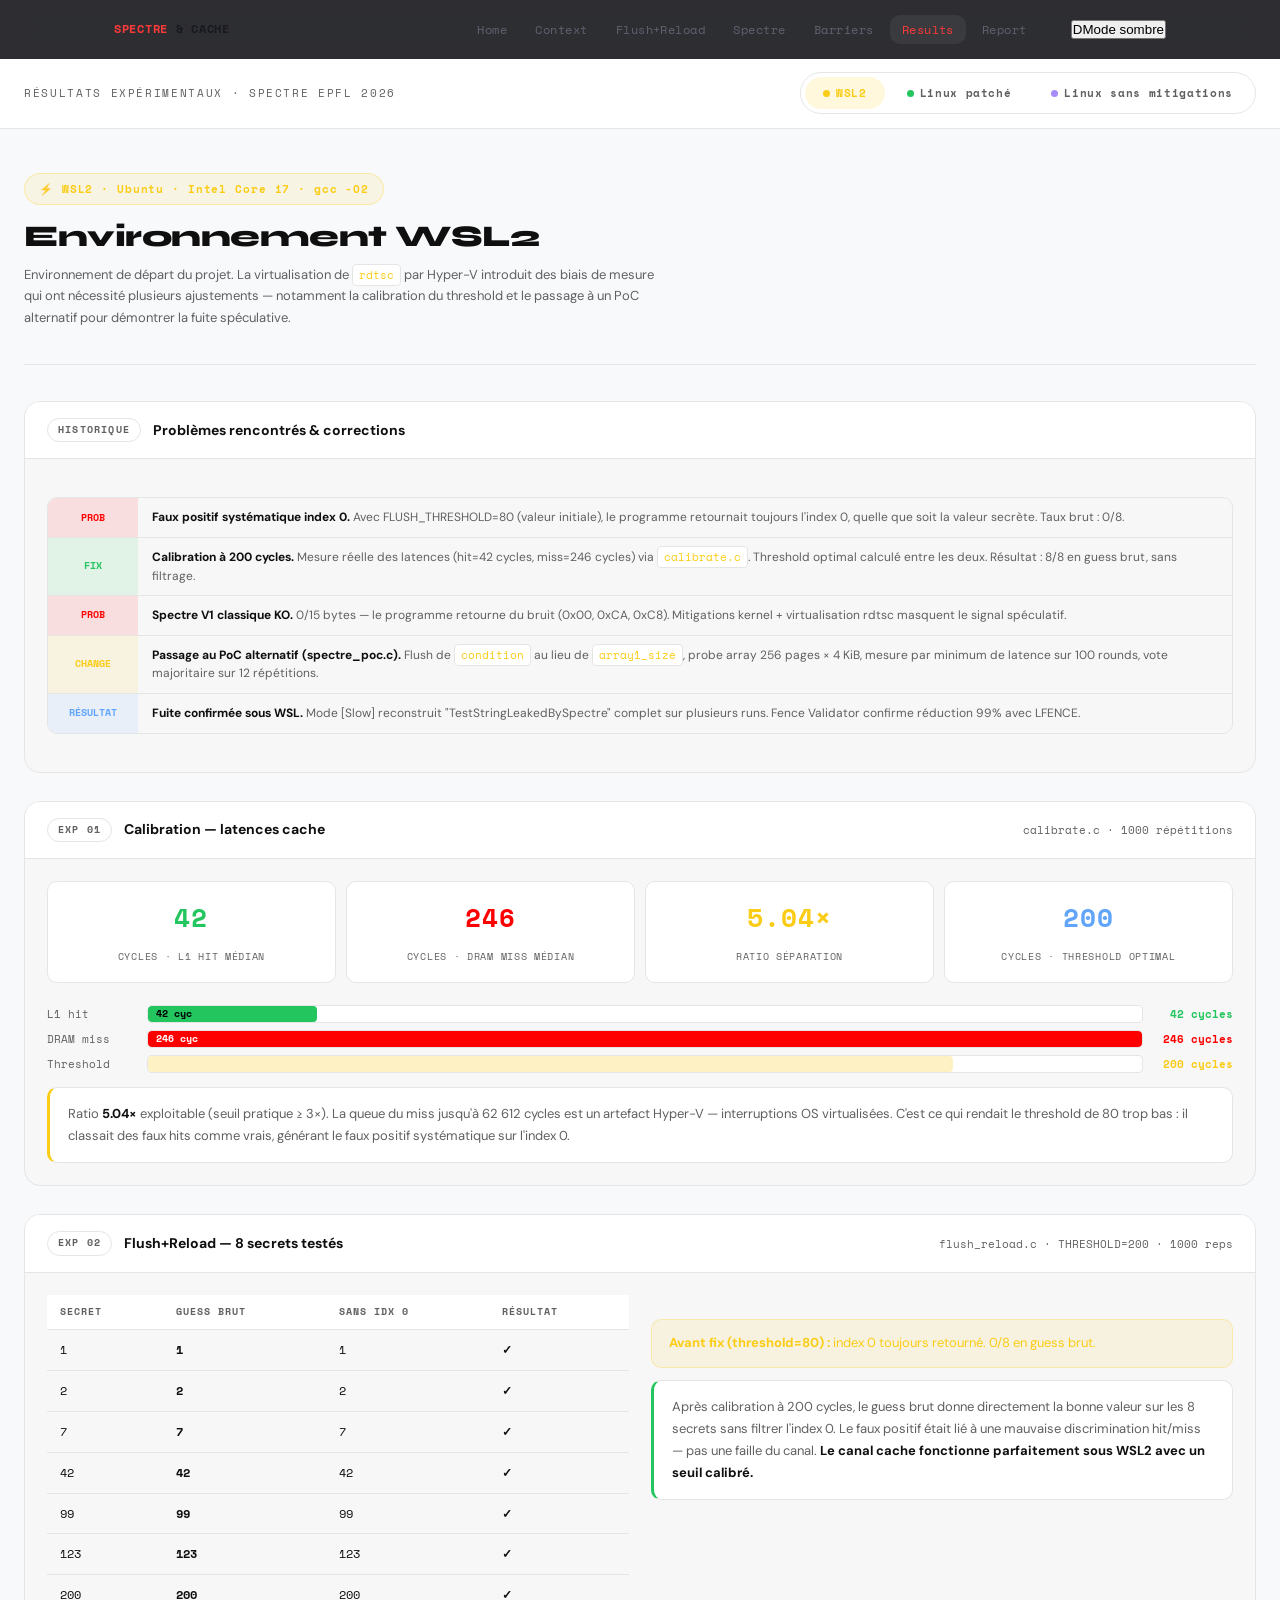
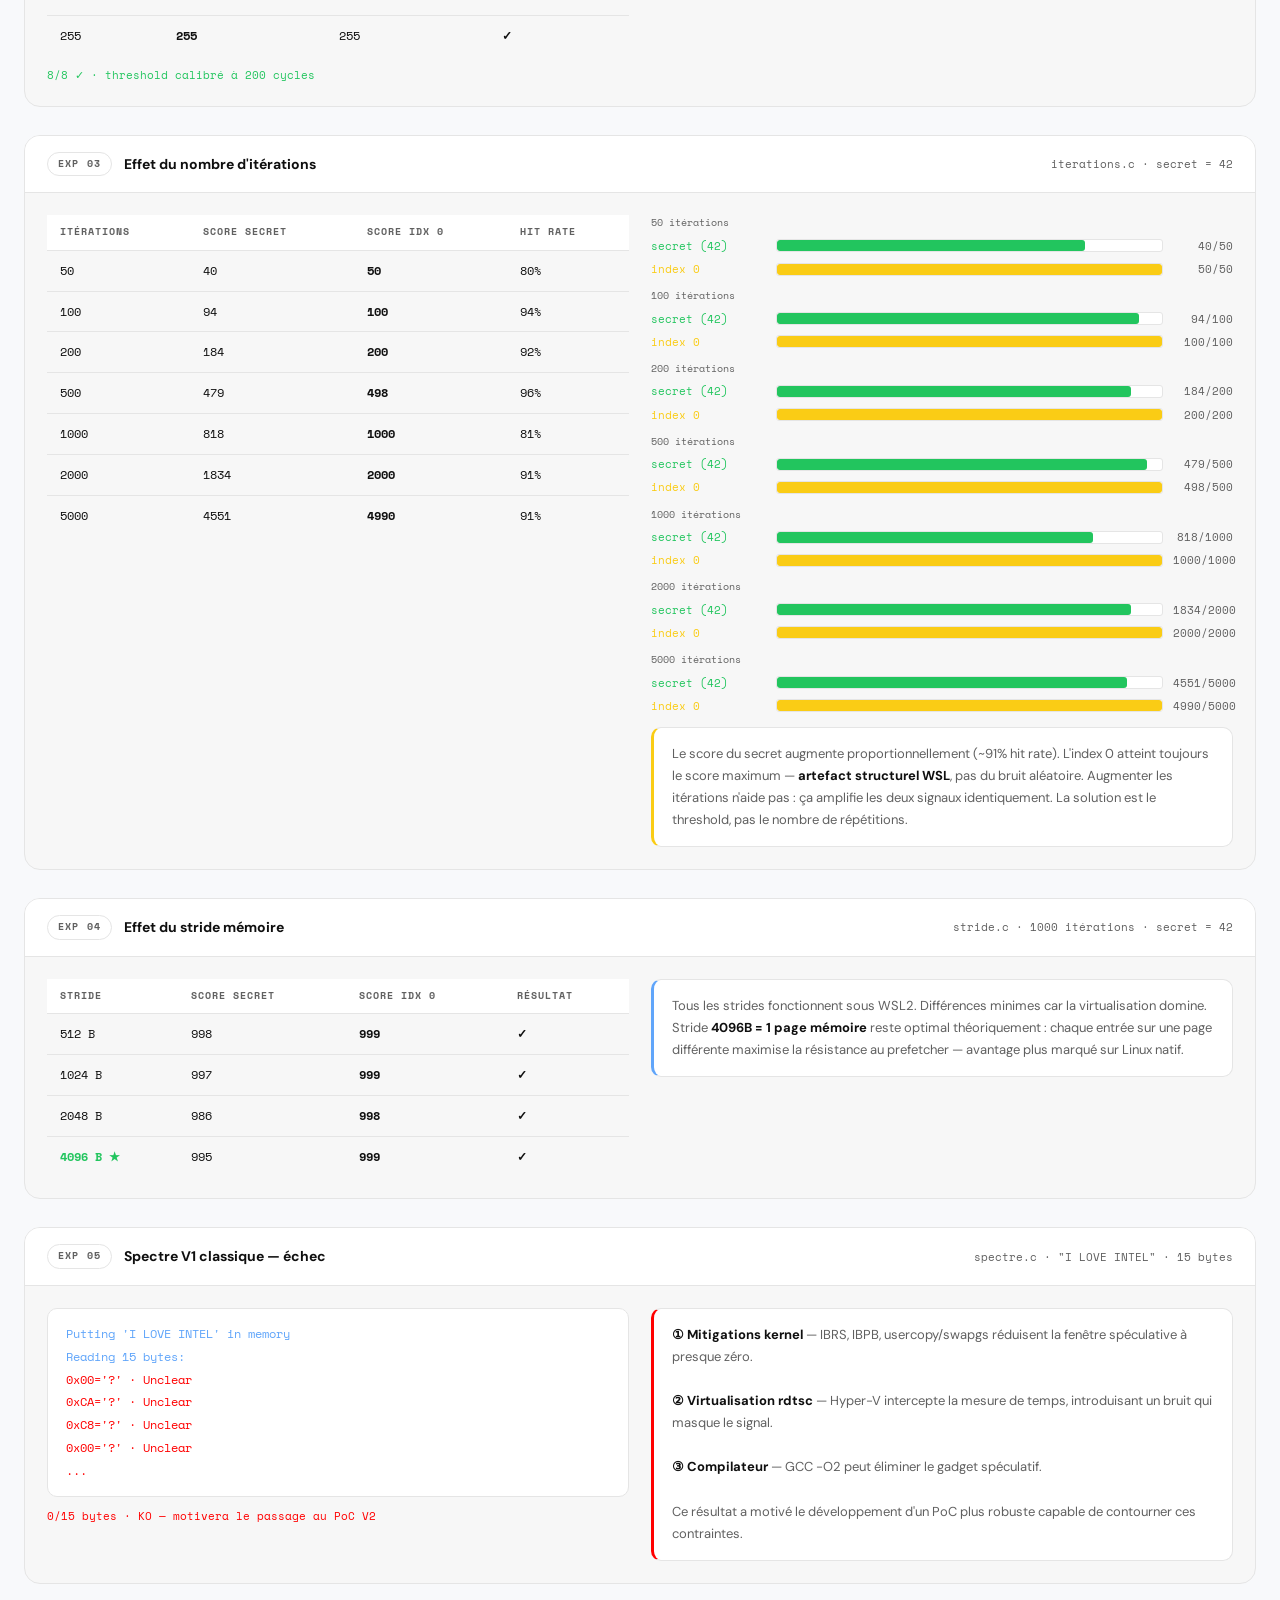
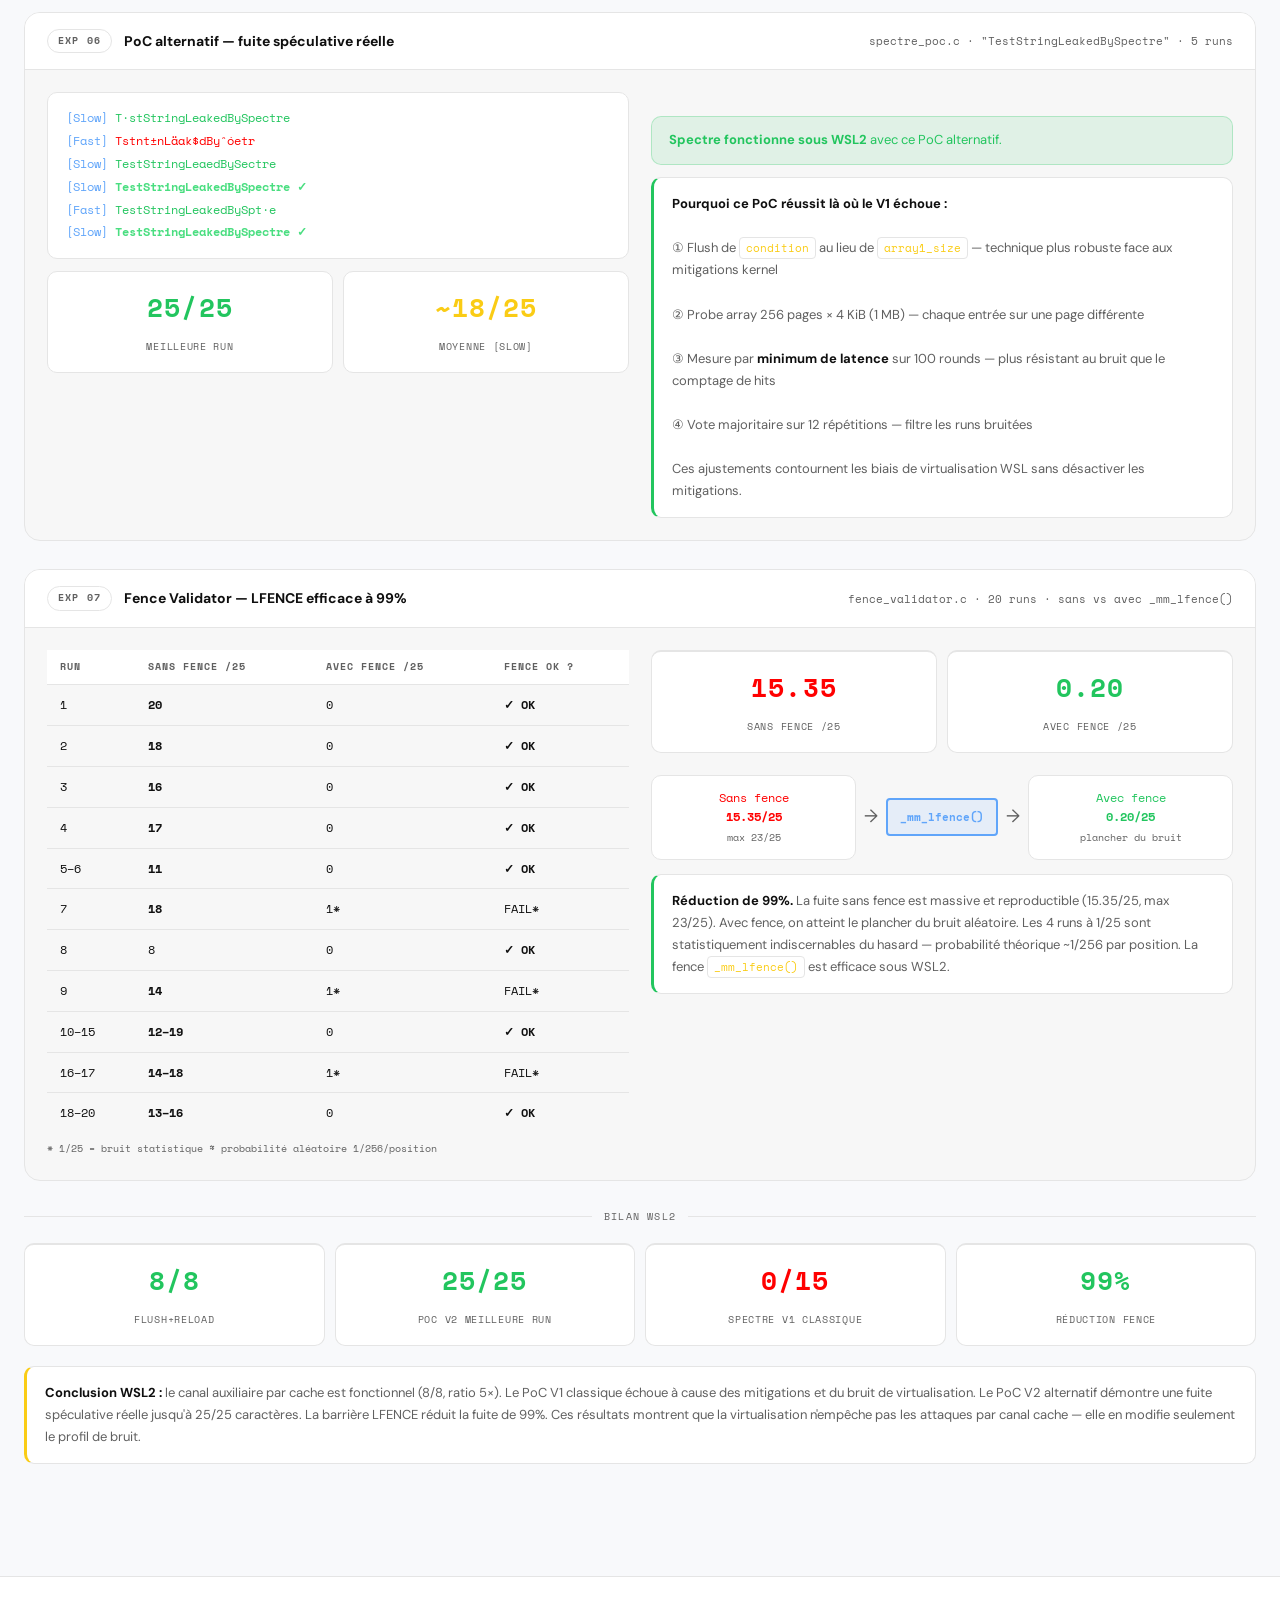
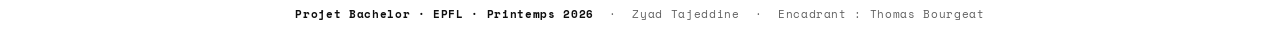
==== commit 3c8fd21b: "Update results.html" ====
--- a/results.html
+++ b/results.html
@@ -1,194 +1,154 @@
 <!DOCTYPE html>
 <html lang="fr">
 <head>
-  <meta charset="UTF-8">
-  <meta name="viewport" content="width=device-width, initial-scale=1.0">
-  <title>Résultats — Spectre EPFL</title>
-  <link rel="stylesheet" href="style.css?v=10">
-  <script defer src="theme.js?v=10"></script>
-  <style>
-    /* ── RESULT TABLE ── */
-    .result-table {
-      width: 100%;
-      border-collapse: collapse;
-      font-family: var(--font-mono);
-      font-size: 13px;
-    }
-    .result-table th {
-      text-align: left;
-      padding: 10px 16px;
-      font-size: 10px;
-      letter-spacing: 0.1em;
-      text-transform: uppercase;
-      color: var(--text-muted);
-      border-bottom: 1px solid var(--border);
-      background: var(--bg-elevated);
-    }
-    .result-table td {
-      padding: 12px 16px;
-      border-bottom: 1px solid var(--border);
-      color: var(--text);
-    }
-    .result-table tr:last-child td { border-bottom: none; }
-    .result-table tr:hover td { background: rgba(255,255,255,0.02); }
-    .result-table .ok { color: var(--green); font-weight: 700; }
-    .result-table .ko { color: var(--accent); font-weight: 700; }
-    .result-table .hl { color: var(--yellow); }
-    .table-wrap {
-      background: var(--bg-elevated);
-      border: 1px solid var(--border);
-      border-radius: var(--radius-lg);
-      overflow: hidden;
-    }
-
-    /* ── TIMING BARS ── */
-    .timing-bar {
-      display: flex;
-      align-items: center;
-      gap: 12px;
-      margin: 8px 0;
-    }
-    .timing-label {
-      font-family: var(--font-mono);
-      font-size: 11px;
-      color: var(--text-muted);
-      width: 80px;
-      flex-shrink: 0;
-    }
-    .timing-track {
-      flex: 1;
-      height: 22px;
-      background: var(--bg-elevated);
-      border-radius: 4px;
-      overflow: hidden;
-      border: 1px solid var(--border);
-      position: relative;
-    }
-    .timing-fill {
-      height: 100%;
-      border-radius: 4px;
-      transition: width 1.2s ease;
-      display: flex;
-      align-items: center;
-      padding-left: 8px;
-      font-family: var(--font-mono);
-      font-size: 10px;
-      font-weight: 700;
-      white-space: nowrap;
-    }
-    .timing-val {
-      font-family: var(--font-mono);
-      font-size: 12px;
-      font-weight: 700;
-      color: var(--text-muted);
-      width: 100px;
-      text-align: right;
-      flex-shrink: 0;
-    }
-
-    /* ── ENV BADGE ── */
-    .env-badge {
-      display: inline-flex;
-      align-items: center;
-      gap: 8px;
-      padding: 6px 14px;
-      border-radius: 100px;
-      font-family: var(--font-mono);
-      font-size: 11px;
-      font-weight: 700;
-      letter-spacing: 0.06em;
-      border: 1px solid;
-    }
-    .env-badge.wsl {
-      background: rgba(250,204,21,0.08);
-      border-color: rgba(250,204,21,0.25);
-      color: var(--yellow);
-    }
-    .env-badge.linux {
-      background: var(--green-dim);
-      border-color: rgba(34,197,94,0.25);
-      color: var(--green);
-    }
-    .env-badge::before {
-      content: '';
-      width: 7px; height: 7px;
-      border-radius: 50%;
-      background: currentColor;
-    }
-
-    /* ── SCORE BAR ── */
-    .score-row {
-      display: flex;
-      align-items: center;
-      gap: 12px;
-      margin: 6px 0;
-    }
-    .score-label {
-      font-family: var(--font-mono);
-      font-size: 11px;
-      width: 120px;
-      flex-shrink: 0;
-      color: var(--text-muted);
-    }
-    .score-track {
-      flex: 1;
-      height: 16px;
-      background: var(--bg-elevated);
-      border-radius: 3px;
-      border: 1px solid var(--border);
-      overflow: hidden;
-    }
-    .score-fill {
-      height: 100%;
-      border-radius: 3px;
-      transition: width 1s ease;
-    }
-    .score-num {
-      font-family: var(--font-mono);
-      font-size: 11px;
-      width: 70px;
-      text-align: right;
-      color: var(--text-muted);
-    }
-
-    /* ── SECTION ENV HEADER ── */
-    .env-section-header {
-      display: flex;
-      align-items: center;
-      gap: 16px;
-      margin-bottom: 32px;
-      padding-bottom: 20px;
-      border-bottom: 1px solid var(--border);
-    }
-    .env-section-header h2 { margin: 0; }
-
-    /* ── PLACEHOLDER ── */
-    .placeholder-section {
-      border: 1px dashed rgba(255,58,58,0.25);
-      border-radius: var(--radius-xl);
-      padding: 48px;
-      text-align: center;
-      background: rgba(255,58,58,0.02);
-    }
-    .placeholder-section h3 { font-size: 18px; color: var(--text-muted); margin-bottom: 10px; }
-    .placeholder-section p { font-size: 13px; color: var(--text-light); }
-    .placeholder-icon { font-size: 36px; margin-bottom: 16px; }
-
-    /* ── CONCLUSION BOX ── */
-    .conclusion-box {
-      background: var(--bg-elevated);
-      border: 1px solid var(--border);
-      border-left: 4px solid var(--accent);
-      border-radius: var(--radius-lg);
-      padding: 20px 24px;
-      font-size: 14px;
-      line-height: 1.7;
-      color: var(--text-muted);
-    }
-    .conclusion-box strong { color: var(--text); }
-  </style>
+<meta charset="UTF-8">
+<meta name="viewport" content="width=device-width, initial-scale=1.0">
+<title>Résultats — Spectre EPFL</title>
+<link rel="stylesheet" href="style.css?v=10">
+<script defer src="theme.js?v=10"></script>
+<style>
+:root {
+  --r-bg:#0a0a0f;--r-bg2:#111118;--r-bg3:#1a1a24;
+  --r-border:rgba(255,255,255,0.07);--r-text:#e8e8f0;--muted:#7878a0;
+  --green:#22c55e;--green-dim:rgba(34,197,94,0.1);
+  --red:#ff4444;--red-dim:rgba(255,68,68,0.1);
+  --yellow:#facc15;--yellow-dim:rgba(250,204,21,0.1);
+  --blue:#60a5fa;--blue-dim:rgba(96,165,250,0.1);
+  --purple:#a78bfa;--purple-dim:rgba(167,139,250,0.1);
+  --radius:10px;--radius-lg:16px;
+  --mono:var(--font-mono,'Space Mono',monospace);
+  --sans:var(--font-main,'Syne',sans-serif);
+}
+*{box-sizing:border-box;margin:0;padding:0;}
+body.results-page{background:var(--r-bg)!important;color:var(--r-text);font-family:var(--sans);min-height:100vh;}
+html[data-theme="light"] body.results-page{--r-bg:#fff;--r-bg2:#f7f7f7;--r-bg3:#fff;--r-border:#e5e5e5;--r-text:#0f0f0f;--muted:#606060;--red:#ff0000;--red-dim:rgba(255,0,0,0.1);}
+
+.switcher-wrap{position:sticky;top:58px;z-index:90;background:rgba(10,10,15,0.97);backdrop-filter:blur(20px);border-bottom:1px solid var(--r-border);padding:14px 24px;margin-top:58px;display:flex;align-items:center;justify-content:space-between;gap:16px;}
+html[data-theme="light"] .switcher-wrap{background:rgba(255,255,255,0.97);}
+.switcher-title{font-family:var(--mono);font-size:11px;letter-spacing:.15em;text-transform:uppercase;color:var(--muted);}
+.switcher{display:flex;background:var(--r-bg3);border:1px solid var(--r-border);border-radius:100px;padding:4px;gap:4px;}
+.switcher-btn{padding:8px 18px;border-radius:100px;border:none;cursor:pointer;font-family:var(--mono);font-size:11px;font-weight:700;letter-spacing:.06em;transition:all .25s;background:transparent;color:var(--muted);}
+.switcher-btn.active-wsl{background:rgba(250,204,21,.15);color:var(--yellow);}
+.switcher-btn.active-lp{background:var(--green-dim);color:var(--green);}
+.switcher-btn.active-ls{background:var(--purple-dim);color:var(--purple);}
+.env-dot{width:7px;height:7px;border-radius:50%;display:inline-block;margin-right:6px;}
+.dot-wsl{background:var(--yellow);}.dot-lp{background:var(--green);}.dot-ls{background:var(--purple);}
+
+.env-panel{display:none;padding:0 24px 64px;}
+.env-panel.active{display:block;}
+
+.page-header{padding:44px 0 36px;border-bottom:1px solid var(--r-border);margin-bottom:36px;}
+.env-tag{display:inline-flex;align-items:center;padding:6px 14px;border-radius:100px;font-family:var(--mono);font-size:11px;font-weight:700;letter-spacing:.08em;border:1px solid;margin-bottom:14px;}
+.env-tag-wsl{background:var(--yellow-dim);border-color:rgba(250,204,21,.3);color:var(--yellow);}
+.env-tag-lp{background:var(--green-dim);border-color:rgba(34,197,94,.3);color:var(--green);}
+.env-tag-ls{background:var(--purple-dim);border-color:rgba(167,139,250,.3);color:var(--purple);}
+.page-header h1{font-size:30px;font-weight:800;margin-bottom:10px;letter-spacing:-.5px;}
+.page-header p{font-size:13px;color:var(--muted);line-height:1.65;max-width:640px;}
+
+.exp-block{background:var(--r-bg2);border:1px solid var(--r-border);border-radius:var(--radius-lg);margin-bottom:28px;overflow:hidden;}
+.exp-header{display:flex;align-items:center;gap:12px;padding:16px 22px;border-bottom:1px solid var(--r-border);background:var(--r-bg3);flex-wrap:wrap;}
+.exp-number{font-family:var(--mono);font-size:10px;font-weight:700;letter-spacing:.12em;color:var(--muted);background:var(--r-bg);border:1px solid var(--r-border);padding:3px 10px;border-radius:100px;white-space:nowrap;}
+.exp-title{font-size:14px;font-weight:700;}
+.exp-subtitle{font-family:var(--mono);font-size:11px;color:var(--muted);margin-left:auto;}
+.exp-body{padding:22px;}
+.exp-grid{display:grid;grid-template-columns:1fr 1fr;gap:22px;align-items:start;}
+
+.rtable{width:100%;border-collapse:collapse;font-family:var(--mono);font-size:12px;}
+.rtable th{text-align:left;padding:9px 13px;font-size:10px;letter-spacing:.1em;text-transform:uppercase;color:var(--muted);border-bottom:1px solid var(--r-border);background:var(--r-bg3);}
+.rtable td{padding:10px 13px;border-bottom:1px solid var(--r-border);color:var(--r-text);}
+.rtable tr:last-child td{border-bottom:none;}
+.rtable tr:hover td{background:rgba(255,255,255,.012);}
+.ok{color:var(--green);font-weight:700;}.ko{color:var(--red);font-weight:700;}.hl{color:var(--yellow);font-weight:700;}.hl2{color:var(--purple);font-weight:700;}.muted{color:var(--muted);}
+
+.stat-row{display:grid;grid-template-columns:repeat(auto-fit,minmax(120px,1fr));gap:10px;margin-bottom:22px;}
+.stat-card{background:var(--r-bg3);border:1px solid var(--r-border);border-radius:var(--radius);padding:14px;text-align:center;}
+.stat-card .val{font-size:26px;font-weight:800;font-family:var(--mono);display:block;margin-bottom:4px;}
+.stat-card .lbl{font-size:10px;color:var(--muted);letter-spacing:.07em;text-transform:uppercase;}
+
+.tbar-row{display:flex;align-items:center;gap:10px;margin:7px 0;}
+.tbar-lbl{font-family:var(--mono);font-size:11px;color:var(--muted);width:90px;flex-shrink:0;}
+.tbar-track{flex:1;height:18px;background:var(--r-bg3);border-radius:4px;overflow:hidden;border:1px solid var(--r-border);}
+.tbar-fill{height:100%;border-radius:4px;display:flex;align-items:center;padding-left:8px;font-family:var(--mono);font-size:10px;font-weight:700;transition:width 1.1s cubic-bezier(.4,0,.2,1);white-space:nowrap;}
+.tbar-val{font-family:var(--mono);font-size:11px;font-weight:700;width:80px;text-align:right;flex-shrink:0;}
+
+.comment{background:var(--r-bg3);border:1px solid var(--r-border);border-left:3px solid var(--muted);border-radius:var(--radius);padding:15px 18px;font-size:13px;line-height:1.7;color:var(--muted);}
+.comment strong{color:var(--r-text);}
+.comment.good{border-left-color:var(--green);}
+.comment.bad{border-left-color:var(--red);}
+.comment.warn{border-left-color:var(--yellow);}
+.comment.info{border-left-color:var(--blue);}
+.comment.purple{border-left-color:var(--purple);}
+
+.alert{padding:13px 17px;border-radius:var(--radius);font-size:13px;line-height:1.6;margin-bottom:16px;border:1px solid;}
+.alert-warn{background:var(--yellow-dim);border-color:rgba(250,204,21,.25);color:var(--yellow);}
+.alert-info{background:var(--blue-dim);border-color:rgba(96,165,250,.2);color:var(--blue);}
+.alert-red{background:var(--red-dim);border-color:rgba(255,68,68,.25);color:var(--red);}
+.alert-green{background:var(--green-dim);border-color:rgba(34,197,94,.25);color:var(--green);}
+.alert-purple{background:var(--purple-dim);border-color:rgba(167,139,250,.25);color:var(--purple);}
+.alert strong{font-weight:700;}
+
+.compare{display:inline-flex;align-items:center;gap:6px;font-family:var(--mono);font-size:11px;padding:4px 11px;border-radius:100px;border:1px solid;margin:3px 2px;}
+.compare-better{background:var(--green-dim);border-color:rgba(34,197,94,.3);color:var(--green);}
+.compare-worse{background:var(--red-dim);border-color:rgba(255,68,68,.3);color:var(--red);}
+.compare-same{background:var(--blue-dim);border-color:rgba(96,165,250,.2);color:var(--blue);}
+.compare-purple{background:var(--purple-dim);border-color:rgba(167,139,250,.3);color:var(--purple);}
+
+.sbar-row{display:flex;align-items:center;gap:10px;margin:5px 0;}
+.sbar-lbl{font-family:var(--mono);font-size:11px;color:var(--muted);width:115px;flex-shrink:0;}
+.sbar-track{flex:1;height:13px;background:var(--r-bg3);border-radius:3px;border:1px solid var(--r-border);overflow:hidden;}
+.sbar-fill{height:100%;border-radius:3px;transition:width 1s ease;}
+.sbar-num{font-family:var(--mono);font-size:11px;color:var(--muted);width:60px;text-align:right;flex-shrink:0;}
+
+.divider{display:flex;align-items:center;gap:12px;margin:28px 0 18px;font-family:var(--mono);font-size:10px;letter-spacing:.12em;text-transform:uppercase;color:var(--muted);}
+.divider::before,.divider::after{content:'';flex:1;height:1px;background:var(--r-border);}
+
+.synth-grid{display:grid;grid-template-columns:repeat(auto-fit,minmax(220px,1fr));gap:14px;}
+.synth-card{background:var(--r-bg3);border:1px solid var(--r-border);border-radius:var(--radius-lg);padding:18px;}
+.synth-q{font-size:11px;color:var(--muted);margin-bottom:10px;font-weight:600;text-transform:uppercase;letter-spacing:.06em;}
+.synth-a{font-size:13px;line-height:1.6;color:var(--r-text);}
+
+.changelog{border:1px solid var(--r-border);border-radius:var(--radius);overflow:hidden;margin:16px 0;}
+.changelog-row{display:flex;gap:0;border-bottom:1px solid var(--r-border);}
+.changelog-row:last-child{border-bottom:none;}
+.cl-tag{font-family:var(--mono);font-size:10px;font-weight:700;padding:10px 14px;white-space:nowrap;flex-shrink:0;width:90px;text-align:center;display:flex;align-items:center;justify-content:center;}
+.cl-tag.fix{background:var(--green-dim);color:var(--green);}
+.cl-tag.prob{background:var(--red-dim);color:var(--red);}
+.cl-tag.change{background:var(--yellow-dim);color:var(--yellow);}
+.cl-tag.result{background:var(--blue-dim);color:var(--blue);}
+.cl-body{padding:10px 14px;color:var(--muted);line-height:1.55;flex:1;font-size:12px;}
+.cl-body strong{color:var(--r-text);}
+
+.fence-visual{display:flex;align-items:center;gap:8px;margin:14px 0;flex-wrap:wrap;}
+.fence-box{background:var(--r-bg3);border:1px solid var(--r-border);border-radius:var(--radius);padding:12px 16px;font-family:var(--mono);font-size:12px;text-align:center;flex:1;min-width:90px;}
+.fence-arrow{color:var(--muted);font-size:18px;}
+.fence-bar{background:rgba(96,165,250,.12);border:2px solid var(--blue);border-radius:4px;padding:8px 12px;font-family:var(--mono);font-size:11px;color:var(--blue);font-weight:700;text-align:center;white-space:nowrap;}
+
+.histo{font-family:var(--mono);font-size:11px;background:var(--r-bg);border:1px solid var(--r-border);border-radius:var(--radius);padding:12px;}
+.histo-row{display:flex;align-items:center;gap:8px;margin:4px 0;}
+.histo-idx{color:var(--muted);width:55px;text-align:right;flex-shrink:0;}
+.histo-bw{flex:1;height:11px;background:var(--r-bg3);border-radius:2px;overflow:hidden;}
+.histo-bf{height:100%;border-radius:2px;}
+.histo-sc{color:var(--muted);width:45px;text-align:right;flex-shrink:0;}
+.histo-nt{font-size:10px;color:var(--muted);width:85px;flex-shrink:0;}
+
+.output-block{background:var(--r-bg);border:1px solid var(--r-border);border-radius:var(--radius);padding:14px 18px;font-family:var(--mono);font-size:12px;line-height:1.9;color:var(--muted);}
+.ok-line{color:var(--green);}.ko-line{color:var(--red);}.label{color:var(--blue);}
+
+code{font-family:var(--mono);font-size:11px;background:var(--r-bg3);border:1px solid var(--r-border);padding:2px 6px;border-radius:4px;color:var(--yellow);}
+
+footer{text-align:center;padding:28px 24px;border-top:1px solid var(--r-border);font-family:var(--mono);font-size:11px;color:var(--muted);}
+body.results-page footer{background:var(--r-bg)!important;border-top-color:var(--r-border)!important;color:var(--muted)!important;}
+body.results-page footer strong{color:var(--r-text)!important;}
+body.results-page .stat-card{background:var(--r-bg3)!important;border-color:var(--r-border)!important;}
+
+@media(max-width:720px){
+  .exp-grid{grid-template-columns:1fr;}
+  .stat-row{grid-template-columns:1fr 1fr;}
+  .exp-subtitle,.switcher-title{display:none;}
+}
+</style>
 </head>
-<body>
+<body class="results-page">
 
 <nav>
   <div class="nav-inner">
@@ -207,654 +167,750 @@
       <li><a href="results.html" class="active">Results</a></li>
       <li><a href="report.html">Report</a></li>
     </ul>
-    <button class="theme-toggle" type="button" onclick="window.toggleSpectreTheme && window.toggleSpectreTheme()" aria-label="Mode sombre" aria-pressed="false">
-      <span class="theme-toggle-icon" aria-hidden="true">D</span>
-      <span class="theme-toggle-text">Mode sombre</span>
+  </div>
+</nav>
+
+<div class="switcher-wrap">
+  <span class="switcher-title">Résultats expérimentaux · Spectre EPFL 2026</span>
+  <div class="switcher">
+    <button class="switcher-btn active-wsl" id="btn-wsl" onclick="switchEnv('wsl')">
+      <span class="env-dot dot-wsl"></span>WSL2
     </button>
-  </div>
-</nav>
-
-<div class="page-hero">
-  <div class="container">
-    <div class="section-tag">Expériences & Mesures</div>
-    <h1>Résultats expérimentaux</h1>
-    <p>Toutes les mesures réalisées, organisées par environnement d'exécution. Linux natif à venir.</p>
+    <button class="switcher-btn" id="btn-lp" onclick="switchEnv('lp')">
+      <span class="env-dot dot-lp"></span>Linux patché
+    </button>
+    <button class="switcher-btn" id="btn-ls" onclick="switchEnv('ls')">
+      <span class="env-dot dot-ls"></span>Linux sans mitigations
+    </button>
   </div>
 </div>
 
-<!-- ══════════════════════════════════════
-     PARTIE WSL
-══════════════════════════════════════ -->
-
-<section>
-  <div class="container">
-    <div class="env-section-header">
-      <div>
-        <span class="env-badge wsl">WSL2 · Ubuntu · Intel</span>
-      </div>
-      <div>
-        <h2>Environnement WSL2</h2>
-        <p style="font-size:13px;color:var(--text-muted);margin-top:4px;">gcc -O2 -march=native · FLUSH_THRESHOLD=200 · stride 4096B</p>
-      </div>
-    </div>
-
-    <div class="alert warning" style="margin-bottom:40px;">
-      <div class="alert-title">⚠ Contexte WSL2</div>
-      WSL2 repose sur une VM Hyper-V légère. L'instruction <code style="font-family:var(--font-mono);font-size:12px;">rdtsc</code> peut être virtualisée, le prefetcher matériel introduit des biais, et les mitigations kernel (IBRS, IBPB) sont actives. Ces facteurs expliquent le faux positif systématique sur l'index 0 et l'échec de Spectre complet dans cet environnement.
-    </div>
-
-    <!-- 1. CALIBRATION -->
-    <div class="section-divider">① Calibration — calibrate.c</div>
-
-    <div style="display:grid;grid-template-columns:1fr 1fr;gap:32px;align-items:start;margin-bottom:48px;">
-      <div>
-        <div class="section-tag" style="margin-bottom:12px;">Latences mesurées</div>
-        <div style="max-width:500px;">
-          <div class="timing-bar">
-            <span class="timing-label">L1 hit</span>
-            <div class="timing-track"><div class="timing-fill" id="bar-l1" style="width:0%;background:var(--green);color:#fff;">42 cyc</div></div>
-            <span class="timing-val" style="color:var(--green);">median 42</span>
-          </div>
-          <div class="timing-bar">
-            <span class="timing-label">DRAM miss</span>
-            <div class="timing-track"><div class="timing-fill" id="bar-dram" style="width:0%;background:var(--accent);color:#fff;">246 cyc</div></div>
-            <span class="timing-val" style="color:var(--accent);">median 246</span>
-          </div>
-          <div class="timing-bar">
-            <span class="timing-label">Threshold</span>
-            <div class="timing-track" style="position:relative;">
-              <div class="timing-fill" id="bar-thr" style="width:0%;background:rgba(250,204,21,0.3);"></div>
-              <div style="position:absolute;top:0;height:100%;width:2px;background:var(--yellow);left:34%;" id="thr-line"></div>
-            </div>
-            <span class="timing-val" style="color:var(--yellow);">200 cycles</span>
-          </div>
-        </div>
-
-        <div class="stat-grid" style="margin-top:20px;">
-          <div class="stat-card">
-            <strong style="color:var(--green);">42</strong>
-            <span>cycles · hit median</span>
-          </div>
-          <div class="stat-card">
-            <strong style="color:var(--accent);">246</strong>
-            <span>cycles · miss median</span>
-          </div>
-          <div class="stat-card">
-            <strong style="color:var(--yellow);">5.04×</strong>
-            <span>ratio séparation</span>
-          </div>
-          <div class="stat-card">
-            <strong style="color:var(--blue);">200</strong>
-            <span>cycles · threshold optimal</span>
-          </div>
-        </div>
-      </div>
-
-      <div>
-        <div class="section-tag" style="margin-bottom:12px;">Interprétation</div>
-        <div class="conclusion-box">
-          Un ratio de séparation de <strong>5.04×</strong> (miss median / hit median) est suffisant pour une attaque Flush+Reload fiable — en pratique tout ratio supérieur à 3× est exploitable.<br><br>
-          Le hit median à <strong>42 cycles</strong> est stable (min 38, max 56) : le cache L1 est cohérent. Le miss median à <strong>246 cycles</strong> avec une queue s'étendant à 62 000+ cycles reflète les interruptions OS sous WSL2.<br><br>
-          Le threshold optimal calculé (<strong>200 cycles</strong>) est nettement au-dessus du threshold initial de 80 utilisé dans les premières versions — ce qui expliquait le faux positif systématique sur l'index 0.
-        </div>
-        <div class="alert info" style="margin-top:16px;">
-          <div class="alert-title">Outliers WSL</div>
-          L'histogramme utilise la plage percentile 1–99 pour éviter que les outliers (max 62 612 cycles) écrasent la visualisation. Min/max réels sont reportés séparément.
-        </div>
-      </div>
-    </div>
-
-    <!-- 2. FLUSH+RELOAD -->
-    <div class="section-divider">② Flush+Reload — flush_reload.c · 8 secrets testés</div>
-
-    <div style="display:grid;grid-template-columns:1fr 1fr;gap:32px;align-items:start;margin-bottom:48px;">
-      <div>
-        <div class="table-wrap">
-          <table class="result-table">
-            <thead>
-              <tr>
-                <th>Secret réel</th>
-                <th>Guess brut</th>
-                <th>Guess sans index 0</th>
-                <th>Résultat</th>
-              </tr>
-            </thead>
-            <tbody>
-              <tr><td>1</td><td class="hl">1</td><td>1</td><td class="ok">✓ OK</td></tr>
-              <tr><td>2</td><td class="hl">2</td><td>2</td><td class="ok">✓ OK</td></tr>
-              <tr><td>7</td><td class="hl">7</td><td>7</td><td class="ok">✓ OK</td></tr>
-              <tr><td>42</td><td class="hl">42</td><td>42</td><td class="ok">✓ OK</td></tr>
-              <tr><td>99</td><td class="hl">99</td><td>99</td><td class="ok">✓ OK</td></tr>
-              <tr><td>123</td><td class="hl">123</td><td>123</td><td class="ok">✓ OK</td></tr>
-              <tr><td>200</td><td class="hl">200</td><td>200</td><td class="ok">✓ OK</td></tr>
-              <tr><td>255</td><td class="hl">255</td><td>255</td><td class="ok">✓ OK</td></tr>
-            </tbody>
-          </table>
-        </div>
-        <div style="margin-top:12px;font-family:var(--font-mono);font-size:11px;color:var(--green);">
-          Secrets récupérés : 8 / 8 ✓ (avec FLUSH_THRESHOLD=200)
-        </div>
-      </div>
-      <div>
-        <div class="conclusion-box">
-          Avec le threshold calibré à <strong>200 cycles</strong>, le guess brut donne directement la bonne valeur pour les 8 secrets testés — sans avoir besoin de filtrer l'index 0. C'est une amélioration directe par rapport au threshold initial de 80 où le guess brut retournait toujours 0.<br><br>
-          Le faux positif systématique sur l'index 0 disparaît avec un threshold correctement calibré, ce qui confirme que le biais était lié à la discrimination hit/miss et non à une faille structurelle de l'attaque.
-        </div>
-        <div class="alert info" style="margin-top:16px;">
-          <div class="alert-title">Commande utilisée</div>
-          <code style="font-family:var(--font-mono);font-size:12px;">FLUSH_THRESHOLD=200 ./run_all.sh</code>
-        </div>
-      </div>
-    </div>
-
-    <!-- VISUALISATIONS -->
-    <div class="section-divider">② bis Visualisations — visualize.c · secret = 42 · 1000 itérations</div>
-
-    <div style="display:grid;grid-template-columns:1fr 1fr;gap:24px;margin-bottom:48px;align-items:start;">
-
-      <!-- HEATMAP -->
-      <div>
-        <div class="section-tag" style="margin-bottom:12px;">Heatmap du probe array (16×16)</div>
-        <div style="background:var(--bg-elevated);border:1px solid var(--border);border-radius:var(--radius-lg);padding:16px;">
-          <p style="font-size:12px;color:var(--text-muted);margin-bottom:12px;font-family:var(--font-mono);">
-            Secret = <span style="color:var(--accent);font-weight:700;">42</span> · max score = 999 · hover pour détails
-          </p>
-          <style>
-            .hm-cell{stroke:rgba(255,255,255,.1);stroke-width:1}
-            .hm-secret{stroke:#facc15;stroke-width:3}
-          </style>
-          <svg viewBox="0 0 616 616" width="100%" role="img" aria-label="16x16 heatmap Flush+Reload scores">
-<rect class="hm-cell" x="22" y="22" width="32" height="32" rx="4" fill="rgb(255,58,58)"><title>Index 0, score 999 ← faux positif index 0</title></rect>
-<rect class="hm-cell" x="58" y="22" width="32" height="32" rx="4" fill="rgb(36,36,44)"><title>Index 1, score 2</title></rect>
-<rect class="hm-cell" x="94" y="22" width="32" height="32" rx="4" fill="rgb(36,36,44)"><title>Index 2, score 0</title></rect>
-<rect class="hm-cell" x="130" y="22" width="32" height="32" rx="4" fill="rgb(53,37,45)"><title>Index 3, score 80</title></rect>
-<rect class="hm-cell" x="166" y="22" width="32" height="32" rx="4" fill="rgb(43,36,44)"><title>Index 4, score 35</title></rect>
-<rect class="hm-cell" x="202" y="22" width="32" height="32" rx="4" fill="rgb(53,37,45)"><title>Index 5, score 79</title></rect>
-<rect class="hm-cell" x="238" y="22" width="32" height="32" rx="4" fill="rgb(50,37,44)"><title>Index 6, score 68</title></rect>
-<rect class="hm-cell" x="274" y="22" width="32" height="32" rx="4" fill="rgb(37,36,44)"><title>Index 7, score 7</title></rect>
-<rect class="hm-cell" x="310" y="22" width="32" height="32" rx="4" fill="rgb(44,36,44)"><title>Index 8, score 41</title></rect>
-<rect class="hm-cell" x="346" y="22" width="32" height="32" rx="4" fill="rgb(53,37,45)"><title>Index 9, score 80</title></rect>
-<rect class="hm-cell" x="382" y="22" width="32" height="32" rx="4" fill="rgb(36,36,44)"><title>Index 10, score 2</title></rect>
-<rect class="hm-cell" x="418" y="22" width="32" height="32" rx="4" fill="rgb(36,36,44)"><title>Index 11, score 2</title></rect>
-<rect class="hm-cell" x="454" y="22" width="32" height="32" rx="4" fill="rgb(37,36,44)"><title>Index 12, score 7</title></rect>
-<rect class="hm-cell" x="490" y="22" width="32" height="32" rx="4" fill="rgb(36,36,44)"><title>Index 13, score 0</title></rect>
-<rect class="hm-cell" x="526" y="22" width="32" height="32" rx="4" fill="rgb(45,36,44)"><title>Index 14, score 44</title></rect>
-<rect class="hm-cell" x="562" y="22" width="32" height="32" rx="4" fill="rgb(50,37,44)"><title>Index 15, score 67</title></rect>
-<rect class="hm-cell" x="22" y="58" width="32" height="32" rx="4" fill="rgb(36,36,44)"><title>Index 16, score 1</title></rect>
-<rect class="hm-cell" x="58" y="58" width="32" height="32" rx="4" fill="rgb(44,36,44)"><title>Index 17, score 41</title></rect>
-<rect class="hm-cell" x="94" y="58" width="32" height="32" rx="4" fill="rgb(56,38,45)"><title>Index 18, score 92</title></rect>
-<rect class="hm-cell" x="130" y="58" width="32" height="32" rx="4" fill="rgb(37,36,44)"><title>Index 19, score 7</title></rect>
-<rect class="hm-cell" x="166" y="58" width="32" height="32" rx="4" fill="rgb(37,36,44)"><title>Index 20, score 5</title></rect>
-<rect class="hm-cell" x="202" y="58" width="32" height="32" rx="4" fill="rgb(36,36,44)"><title>Index 21, score 3</title></rect>
-<rect class="hm-cell" x="238" y="58" width="32" height="32" rx="4" fill="rgb(45,36,44)"><title>Index 22, score 43</title></rect>
-<rect class="hm-cell" x="274" y="58" width="32" height="32" rx="4" fill="rgb(56,38,45)"><title>Index 23, score 93</title></rect>
-<rect class="hm-cell" x="310" y="58" width="32" height="32" rx="4" fill="rgb(42,36,44)"><title>Index 24, score 30</title></rect>
-<rect class="hm-cell" x="346" y="58" width="32" height="32" rx="4" fill="rgb(45,36,44)"><title>Index 25, score 45</title></rect>
-<rect class="hm-cell" x="382" y="58" width="32" height="32" rx="4" fill="rgb(36,36,44)"><title>Index 26, score 0</title></rect>
-<rect class="hm-cell" x="418" y="58" width="32" height="32" rx="4" fill="rgb(36,36,44)"><title>Index 27, score 3</title></rect>
-<rect class="hm-cell" x="454" y="58" width="32" height="32" rx="4" fill="rgb(44,36,44)"><title>Index 28, score 37</title></rect>
-<rect class="hm-cell" x="490" y="58" width="32" height="32" rx="4" fill="rgb(48,37,44)"><title>Index 29, score 56</title></rect>
-<rect class="hm-cell" x="526" y="58" width="32" height="32" rx="4" fill="rgb(36,36,44)"><title>Index 30, score 1</title></rect>
-<rect class="hm-cell" x="562" y="58" width="32" height="32" rx="4" fill="rgb(53,37,45)"><title>Index 31, score 79</title></rect>
-<rect class="hm-cell" x="22" y="94" width="32" height="32" rx="4" fill="rgb(36,36,44)"><title>Index 32, score 0</title></rect>
-<rect class="hm-cell" x="58" y="94" width="32" height="32" rx="4" fill="rgb(49,37,44)"><title>Index 33, score 63</title></rect>
-<rect class="hm-cell" x="94" y="94" width="32" height="32" rx="4" fill="rgb(55,37,45)"><title>Index 34, score 87</title></rect>
-<rect class="hm-cell" x="130" y="94" width="32" height="32" rx="4" fill="rgb(36,36,44)"><title>Index 35, score 2</title></rect>
-<rect class="hm-cell" x="166" y="94" width="32" height="32" rx="4" fill="rgb(42,36,44)"><title>Index 36, score 31</title></rect>
-<rect class="hm-cell" x="202" y="94" width="32" height="32" rx="4" fill="rgb(37,36,44)"><title>Index 37, score 5</title></rect>
-<rect class="hm-cell" x="238" y="94" width="32" height="32" rx="4" fill="rgb(48,37,44)"><title>Index 38, score 55</title></rect>
-<rect class="hm-cell" x="274" y="94" width="32" height="32" rx="4" fill="rgb(47,37,44)"><title>Index 39, score 51</title></rect>
-<rect class="hm-cell" x="310" y="94" width="32" height="32" rx="4" fill="rgb(36,36,44)"><title>Index 40, score 3</title></rect>
-<rect class="hm-cell" x="346" y="94" width="32" height="32" rx="4" fill="rgb(44,36,44)"><title>Index 41, score 40</title></rect>
-<rect class="hm-secret" x="382" y="94" width="32" height="32" rx="4" fill="rgb(241,56,57)"><title>Index 42, score 936 ← SECRET</title></rect>
-<text x="398" y="114" text-anchor="middle" font-size="9" fill="#facc15" font-family="monospace" font-weight="bold">42</text>
-<rect class="hm-cell" x="418" y="94" width="32" height="32" rx="4" fill="rgb(55,37,45)"><title>Index 43, score 89</title></rect>
-<rect class="hm-cell" x="454" y="94" width="32" height="32" rx="4" fill="rgb(36,36,44)"><title>Index 44, score 3</title></rect>
-<rect class="hm-cell" x="490" y="94" width="32" height="32" rx="4" fill="rgb(37,36,44)"><title>Index 45, score 7</title></rect>
-<rect class="hm-cell" x="526" y="94" width="32" height="32" rx="4" fill="rgb(46,37,44)"><title>Index 46, score 50</title></rect>
-<rect class="hm-cell" x="562" y="94" width="32" height="32" rx="4" fill="rgb(41,36,44)"><title>Index 47, score 26</title></rect>
-<rect class="hm-cell" x="22" y="130" width="32" height="32" rx="4" fill="rgb(50,37,44)"><title>Index 48, score 65</title></rect>
-<rect class="hm-cell" x="58" y="130" width="32" height="32" rx="4" fill="rgb(46,37,44)"><title>Index 49, score 47</title></rect>
-<rect class="hm-cell" x="94" y="130" width="32" height="32" rx="4" fill="rgb(47,37,44)"><title>Index 50, score 52</title></rect>
-<rect class="hm-cell" x="130" y="130" width="32" height="32" rx="4" fill="rgb(37,36,44)"><title>Index 51, score 6</title></rect>
-<rect class="hm-cell" x="166" y="130" width="32" height="32" rx="4" fill="rgb(37,36,44)"><title>Index 52, score 8</title></rect>
-<rect class="hm-cell" x="202" y="130" width="32" height="32" rx="4" fill="rgb(37,36,44)"><title>Index 53, score 7</title></rect>
-<rect class="hm-cell" x="238" y="130" width="32" height="32" rx="4" fill="rgb(37,36,44)"><title>Index 54, score 5</title></rect>
-<rect class="hm-cell" x="274" y="130" width="32" height="32" rx="4" fill="rgb(36,36,44)"><title>Index 55, score 0</title></rect>
-<rect class="hm-cell" x="310" y="130" width="32" height="32" rx="4" fill="rgb(36,36,44)"><title>Index 56, score 2</title></rect>
-<rect class="hm-cell" x="346" y="130" width="32" height="32" rx="4" fill="rgb(36,36,44)"><title>Index 57, score 4</title></rect>
-<rect class="hm-cell" x="382" y="130" width="32" height="32" rx="4" fill="rgb(36,36,44)"><title>Index 58, score 1</title></rect>
-<rect class="hm-cell" x="418" y="130" width="32" height="32" rx="4" fill="rgb(36,36,44)"><title>Index 59, score 0</title></rect>
-<rect class="hm-cell" x="454" y="130" width="32" height="32" rx="4" fill="rgb(36,36,44)"><title>Index 60, score 0</title></rect>
-<rect class="hm-cell" x="490" y="130" width="32" height="32" rx="4" fill="rgb(42,36,44)"><title>Index 61, score 30</title></rect>
-<rect class="hm-cell" x="526" y="130" width="32" height="32" rx="4" fill="rgb(37,36,44)"><title>Index 62, score 6</title></rect>
-<rect class="hm-cell" x="562" y="130" width="32" height="32" rx="4" fill="rgb(37,36,44)"><title>Index 63, score 9</title></rect>
-<rect class="hm-cell" x="22" y="166" width="32" height="32" rx="4" fill="rgb(53,37,45)"><title>Index 64, score 82</title></rect>
-<rect class="hm-cell" x="58" y="166" width="32" height="32" rx="4" fill="rgb(36,36,44)"><title>Index 65, score 4</title></rect>
-<rect class="hm-cell" x="94" y="166" width="32" height="32" rx="4" fill="rgb(52,37,45)"><title>Index 66, score 76</title></rect>
-<rect class="hm-cell" x="130" y="166" width="32" height="32" rx="4" fill="rgb(36,36,44)"><title>Index 67, score 2</title></rect>
-<rect class="hm-cell" x="166" y="166" width="32" height="32" rx="4" fill="rgb(50,37,44)"><title>Index 68, score 67</title></rect>
-<rect class="hm-cell" x="202" y="166" width="32" height="32" rx="4" fill="rgb(48,37,44)"><title>Index 69, score 57</title></rect>
-<rect class="hm-cell" x="238" y="166" width="32" height="32" rx="4" fill="rgb(46,37,44)"><title>Index 70, score 50</title></rect>
-<rect class="hm-cell" x="274" y="166" width="32" height="32" rx="4" fill="rgb(36,36,44)"><title>Index 71, score 1</title></rect>
-<rect class="hm-cell" x="310" y="166" width="32" height="32" rx="4" fill="rgb(36,36,44)"><title>Index 72, score 1</title></rect>
-<rect class="hm-cell" x="346" y="166" width="32" height="32" rx="4" fill="rgb(36,36,44)"><title>Index 73, score 0</title></rect>
-<rect class="hm-cell" x="382" y="166" width="32" height="32" rx="4" fill="rgb(43,36,44)"><title>Index 74, score 36</title></rect>
-<rect class="hm-cell" x="418" y="166" width="32" height="32" rx="4" fill="rgb(51,37,45)"><title>Index 75, score 72</title></rect>
-<rect class="hm-cell" x="454" y="166" width="32" height="32" rx="4" fill="rgb(46,37,44)"><title>Index 76, score 49</title></rect>
-<rect class="hm-cell" x="490" y="166" width="32" height="32" rx="4" fill="rgb(43,36,44)"><title>Index 77, score 34</title></rect>
-<rect class="hm-cell" x="526" y="166" width="32" height="32" rx="4" fill="rgb(45,36,44)"><title>Index 78, score 42</title></rect>
-<rect class="hm-cell" x="562" y="166" width="32" height="32" rx="4" fill="rgb(36,36,44)"><title>Index 79, score 4</title></rect>
-<rect class="hm-cell" x="22" y="202" width="32" height="32" rx="4" fill="rgb(36,36,44)"><title>Index 80, score 1</title></rect>
-<rect class="hm-cell" x="58" y="202" width="32" height="32" rx="4" fill="rgb(36,36,44)"><title>Index 81, score 2</title></rect>
-<rect class="hm-cell" x="94" y="202" width="32" height="32" rx="4" fill="rgb(36,36,44)"><title>Index 82, score 3</title></rect>
-<rect class="hm-cell" x="130" y="202" width="32" height="32" rx="4" fill="rgb(45,36,44)"><title>Index 83, score 44</title></rect>
-<rect class="hm-cell" x="166" y="202" width="32" height="32" rx="4" fill="rgb(53,37,45)"><title>Index 84, score 78</title></rect>
-<rect class="hm-cell" x="202" y="202" width="32" height="32" rx="4" fill="rgb(36,36,44)"><title>Index 85, score 1</title></rect>
-<rect class="hm-cell" x="238" y="202" width="32" height="32" rx="4" fill="rgb(46,37,44)"><title>Index 86, score 46</title></rect>
-<rect class="hm-cell" x="274" y="202" width="32" height="32" rx="4" fill="rgb(41,36,44)"><title>Index 87, score 25</title></rect>
-<rect class="hm-cell" x="310" y="202" width="32" height="32" rx="4" fill="rgb(54,37,45)"><title>Index 88, score 83</title></rect>
-<rect class="hm-cell" x="346" y="202" width="32" height="32" rx="4" fill="rgb(44,36,44)"><title>Index 89, score 41</title></rect>
-<rect class="hm-cell" x="382" y="202" width="32" height="32" rx="4" fill="rgb(46,37,44)"><title>Index 90, score 48</title></rect>
-<rect class="hm-cell" x="418" y="202" width="32" height="32" rx="4" fill="rgb(37,36,44)"><title>Index 91, score 6</title></rect>
-<rect class="hm-cell" x="454" y="202" width="32" height="32" rx="4" fill="rgb(45,36,44)"><title>Index 92, score 42</title></rect>
-<rect class="hm-cell" x="490" y="202" width="32" height="32" rx="4" fill="rgb(36,36,44)"><title>Index 93, score 4</title></rect>
-<rect class="hm-cell" x="526" y="202" width="32" height="32" rx="4" fill="rgb(53,37,45)"><title>Index 94, score 80</title></rect>
-<rect class="hm-cell" x="562" y="202" width="32" height="32" rx="4" fill="rgb(44,36,44)"><title>Index 95, score 37</title></rect>
-<rect class="hm-cell" x="22" y="238" width="32" height="32" rx="4" fill="rgb(36,36,44)"><title>Index 96, score 3</title></rect>
-<rect class="hm-cell" x="58" y="238" width="32" height="32" rx="4" fill="rgb(42,36,44)"><title>Index 97, score 31</title></rect>
-<rect class="hm-cell" x="94" y="238" width="32" height="32" rx="4" fill="rgb(36,36,44)"><title>Index 98, score 4</title></rect>
-<rect class="hm-cell" x="130" y="238" width="32" height="32" rx="4" fill="rgb(36,36,44)"><title>Index 99, score 2</title></rect>
-<rect class="hm-cell" x="166" y="238" width="32" height="32" rx="4" fill="rgb(43,36,44)"><title>Index 100, score 35</title></rect>
-<rect class="hm-cell" x="238" y="238" width="32" height="32" rx="4" fill="rgb(37,36,44)"><title>Index 102, score 6</title></rect>
-<rect class="hm-cell" x="274" y="238" width="32" height="32" rx="4" fill="rgb(43,36,44)"><title>Index 103, score 34</title></rect>
-<rect class="hm-cell" x="310" y="238" width="32" height="32" rx="4" fill="rgb(44,36,44)"><title>Index 104, score 37</title></rect>
-<rect class="hm-cell" x="382" y="238" width="32" height="32" rx="4" fill="rgb(47,37,44)"><title>Index 106, score 52</title></rect>
-<rect class="hm-cell" x="454" y="238" width="32" height="32" rx="4" fill="rgb(44,36,44)"><title>Index 108, score 39</title></rect>
-<rect class="hm-cell" x="526" y="238" width="32" height="32" rx="4" fill="rgb(53,37,45)"><title>Index 110, score 81</title></rect>
-<rect class="hm-cell" x="562" y="238" width="32" height="32" rx="4" fill="rgb(45,36,44)"><title>Index 111, score 45</title></rect>
-<rect class="hm-cell" x="22" y="274" width="32" height="32" rx="4" fill="rgb(37,36,44)"><title>Index 112, score 6</title></rect>
-<rect class="hm-cell" x="94" y="274" width="32" height="32" rx="4" fill="rgb(53,37,45)"><title>Index 114, score 79</title></rect>
-<rect class="hm-cell" x="238" y="274" width="32" height="32" rx="4" fill="rgb(51,37,44)"><title>Index 118, score 70</title></rect>
-<rect class="hm-cell" x="310" y="274" width="32" height="32" rx="4" fill="rgb(45,36,44)"><title>Index 120, score 42</title></rect>
-<rect class="hm-cell" x="346" y="274" width="32" height="32" rx="4" fill="rgb(48,37,44)"><title>Index 121, score 57</title></rect>
-<rect class="hm-cell" x="490" y="274" width="32" height="32" rx="4" fill="rgb(52,37,45)"><title>Index 125, score 74</title></rect>
-<rect class="hm-cell" x="562" y="274" width="32" height="32" rx="4" fill="rgb(53,37,45)"><title>Index 127, score 81</title></rect>
-<rect class="hm-cell" x="22" y="310" width="32" height="32" rx="4" fill="rgb(51,37,45)"><title>Index 128, score 72</title></rect>
-<rect class="hm-cell" x="94" y="310" width="32" height="32" rx="4" fill="rgb(52,37,45)"><title>Index 130, score 76</title></rect>
-<rect class="hm-cell" x="202" y="346" width="32" height="32" rx="4" fill="rgb(48,37,44)"><title>Index 149, score 58</title></rect>
-<rect class="hm-cell" x="346" y="346" width="32" height="32" rx="4" fill="rgb(51,37,45)"><title>Index 153, score 71</title></rect>
-<rect class="hm-cell" x="382" y="346" width="32" height="32" rx="4" fill="rgb(52,37,45)"><title>Index 154, score 76</title></rect>
-<rect class="hm-cell" x="526" y="346" width="32" height="32" rx="4" fill="rgb(56,38,45)"><title>Index 158, score 91</title></rect>
-<rect class="hm-cell" x="166" y="382" width="32" height="32" rx="4" fill="rgb(47,37,44)"><title>Index 164, score 52</title></rect>
-<rect class="hm-cell" x="310" y="382" width="32" height="32" rx="4" fill="rgb(55,37,45)"><title>Index 168, score 89</title></rect>
-<rect class="hm-cell" x="382" y="382" width="32" height="32" rx="4" fill="rgb(72,39,46)"><title>Index 170, score 163</title></rect>
-<rect class="hm-cell" x="418" y="418" width="32" height="32" rx="4" fill="rgb(66,39,46)"><title>Index 187, score 147</title></rect>
-<rect class="hm-cell" x="94" y="454" width="32" height="32" rx="4" fill="rgb(62,38,46)"><title>Index 194, score 131</title></rect>
-<rect class="hm-cell" x="418" y="454" width="32" height="32" rx="4" fill="rgb(67,39,46)"><title>Index 203, score 147</title></rect>
-<rect class="hm-cell" x="94" y="490" width="32" height="32" rx="4" fill="rgb(64,39,46)"><title>Index 210, score 138</title></rect>
-<rect class="hm-cell" x="202" y="490" width="32" height="32" rx="4" fill="rgb(66,39,46)"><title>Index 213, score 146</title></rect>
-<rect class="hm-cell" x="238" y="490" width="32" height="32" rx="4" fill="rgb(63,38,46)"><title>Index 214, score 131</title></rect>
-<rect class="hm-cell" x="418" y="490" width="32" height="32" rx="4" fill="rgb(67,39,46)"><title>Index 219, score 148</title></rect>
-<rect class="hm-cell" x="238" y="526" width="32" height="32" rx="4" fill="rgb(66,39,46)"><title>Index 222, score 146</title></rect>
-<rect class="hm-cell" x="346" y="526" width="32" height="32" rx="4" fill="rgb(66,39,46)"><title>Index 225, score 147</title></rect>
-<rect class="hm-cell" x="418" y="526" width="32" height="32" rx="4" fill="rgb(59,38,45)"><title>Index 235, score 109</title></rect>
-<rect class="hm-cell" x="562" y="526" width="32" height="32" rx="4" fill="rgb(54,37,45)"><title>Index 239, score 86</title></rect>
-<rect class="hm-cell" x="58" y="562" width="32" height="32" rx="4" fill="rgb(51,37,44)"><title>Index 241, score 69</title></rect>
-<rect class="hm-cell" x="94" y="562" width="32" height="32" rx="4" fill="rgb(53,37,45)"><title>Index 242, score 80</title></rect>
-<rect class="hm-cell" x="418" y="562" width="32" height="32" rx="4" fill="rgb(55,37,45)"><title>Index 251, score 88</title></rect>
-          </svg>
-          <!-- Legend -->
-          <svg viewBox="0 0 420 26" width="100%" style="margin-top:8px;">
-            <defs><linearGradient id="hm-legend" x1="0" x2="1" y1="0" y2="0">
-              <stop offset="0" stop-color="rgb(36,36,44)"/>
-              <stop offset="1" stop-color="#ff3a3a"/>
-            </linearGradient></defs>
-            <rect x="0" y="4" width="420" height="18" rx="4" fill="url(#hm-legend)"/>
-          </svg>
-          <div style="display:flex;justify-content:space-between;font-family:var(--font-mono);font-size:11px;color:var(--text-muted);">
-            <span>score 0</span><span style="color:var(--yellow);">■ secret (idx 42)</span><span>score 999</span>
-          </div>
-          <!-- Top 5 -->
-          <div style="margin-top:16px;">
-            <div style="font-family:var(--font-mono);font-size:10px;letter-spacing:0.08em;text-transform:uppercase;color:var(--text-muted);margin-bottom:8px;">Top 5 scores</div>
-            <table class="result-table" style="font-size:12px;">
-              <thead><tr><th>Rang</th><th>Index</th><th>Score</th><th>Note</th></tr></thead>
-              <tbody>
-                <tr><td>1</td><td class="hl">0</td><td>999</td><td style="color:var(--accent);font-size:11px;">faux positif index 0</td></tr>
-                <tr><td>2</td><td style="color:var(--yellow);font-weight:700;">42</td><td>936</td><td style="color:var(--yellow);font-size:11px;">← secret</td></tr>
-                <tr><td>3</td><td>198</td><td>163</td><td></td></tr>
-                <tr><td>4</td><td>225</td><td>147</td><td></td></tr>
-                <tr><td>5</td><td>214</td><td>131</td><td></td></tr>
-              </tbody>
-            </table>
-          </div>
-        </div>
-      </div>
-
-      <!-- LATENCY CHART (inline SVG approximation based on calibrate data) -->
-      <div>
-        <div class="section-tag" style="margin-bottom:12px;">Distribution des latences hit vs miss</div>
-        <div style="background:var(--bg-elevated);border:1px solid var(--border);border-radius:var(--radius-lg);padding:16px;">
-          <p style="font-size:12px;color:var(--text-muted);margin-bottom:12px;font-family:var(--font-mono);">
-            1000 hits (vert) · 1000 misses (rouge) · plage percentile 1–99
-          </p>
-          <!-- Side by side charts -->
-          <div style="display:grid;grid-template-columns:1fr 1fr;gap:12px;">
-            <!-- HITS -->
-            <div>
-              <div style="font-family:var(--font-mono);font-size:10px;color:var(--green);margin-bottom:6px;">L1 Cache Hits</div>
-              <svg viewBox="0 0 180 100" width="100%">
-                <!-- Axes -->
-                <line x1="20" y1="5" x2="20" y2="85" stroke="rgba(255,255,255,0.15)" stroke-width="1"/>
-                <line x1="20" y1="85" x2="175" y2="85" stroke="rgba(255,255,255,0.15)" stroke-width="1"/>
-                <!-- Bars — hit distribution centered around 42 cycles -->
-                <rect x="25" y="60" width="12" height="25" fill="#22c55e" opacity="0.8"><title>38-40 cyc: ~57</title></rect>
-                <rect x="40" y="8" width="12" height="77" fill="#22c55e" opacity="0.9"><title>40-42 cyc: ~394 (peak)</title></rect>
-                <rect x="55" y="42" width="12" height="43" fill="#22c55e" opacity="0.85"><title>42-44 cyc: ~196</title></rect>
-                <rect x="70" y="69" width="12" height="16" fill="#22c55e" opacity="0.8"><title>44-46 cyc: ~50</title></rect>
-                <rect x="85" y="66" width="12" height="19" fill="#22c55e" opacity="0.75"><title>46-48 cyc: ~38</title></rect>
-                <rect x="100" y="64" width="12" height="21" fill="#22c55e" opacity="0.75"><title>48-50 cyc: ~43</title></rect>
-                <rect x="115" y="55" width="12" height="30" fill="#22c55e" opacity="0.7"><title>50-52 cyc: ~76</title></rect>
-                <rect x="130" y="56" width="12" height="29" fill="#22c55e" opacity="0.7"><title>52-54 cyc: ~74</title></rect>
-                <rect x="145" y="60" width="12" height="25" fill="#22c55e" opacity="0.65"><title>54-56 cyc: ~56</title></rect>
-                <!-- X labels -->
-                <text x="25" y="95" font-size="7" fill="#8888a8" font-family="monospace">38</text>
-                <text x="150" y="95" font-size="7" fill="#8888a8" font-family="monospace">56 cyc</text>
-                <!-- Median line -->
-                <line x1="46" y1="5" x2="46" y2="85" stroke="#22c55e" stroke-width="1" stroke-dasharray="3,2" opacity="0.6"/>
-                <text x="48" y="15" font-size="7" fill="#22c55e" font-family="monospace">med=42</text>
-              </svg>
-            </div>
-            <!-- MISSES -->
-            <div>
-              <div style="font-family:var(--font-mono);font-size:10px;color:var(--accent);margin-bottom:6px;">DRAM Cache Misses</div>
-              <svg viewBox="0 0 180 100" width="100%">
-                <line x1="20" y1="5" x2="20" y2="85" stroke="rgba(255,255,255,0.15)" stroke-width="1"/>
-                <line x1="20" y1="85" x2="175" y2="85" stroke="rgba(255,255,255,0.15)" stroke-width="1"/>
-                <!-- Bars — miss distribution centered around 246 cycles with long tail -->
-                <rect x="25" y="8" width="14" height="77" fill="#ff3a3a" opacity="0.9"><title>&lt;282 cyc: ~867 (peak)</title></rect>
-                <rect x="42" y="65" width="14" height="20" fill="#ff3a3a" opacity="0.75"><title>282-367 cyc: ~95</title></rect>
-                <rect x="59" y="82" width="14" height="3" fill="#ff3a3a" opacity="0.6"><title>367-453 cyc: ~7</title></rect>
-                <rect x="76" y="83" width="8" height="2" fill="#ff3a3a" opacity="0.5"><title>tail...</title></rect>
-                <rect x="87" y="83" width="5" height="2" fill="#ff3a3a" opacity="0.4"/>
-                <rect x="155" y="83" width="5" height="2" fill="#ff3a3a" opacity="0.3"><title>outliers WSL</title></rect>
-                <!-- Threshold line -->
-                <line x1="32" y1="5" x2="32" y2="85" stroke="#facc15" stroke-width="1.5" stroke-dasharray="3,2"/>
-                <text x="34" y="15" font-size="7" fill="#facc15" font-family="monospace">thr=200</text>
-                <!-- X labels -->
-                <text x="22" y="95" font-size="7" fill="#8888a8" font-family="monospace">194</text>
-                <text x="145" y="95" font-size="7" fill="#8888a8" font-family="monospace">1320 cyc</text>
-                <!-- Median line -->
-                <line x1="28" y1="5" x2="28" y2="85" stroke="#ff3a3a" stroke-width="1" stroke-dasharray="2,2" opacity="0.5"/>
-                <text x="34" y="28" font-size="7" fill="#ff6b6b" font-family="monospace">med=246</text>
-              </svg>
-            </div>
-          </div>
-          <!-- Summary stats -->
-          <div style="margin-top:14px;background:var(--bg);border:1px solid var(--border);border-radius:var(--radius);padding:12px;">
-            <table class="result-table" style="font-size:11px;">
-              <thead><tr><th>Classe</th><th>Min</th><th>Médiane</th><th>Max</th></tr></thead>
-              <tbody>
-                <tr><td style="color:var(--green);">Cache hits</td><td>38 cyc</td><td style="color:var(--green);font-weight:700;">42 cyc</td><td>56 cyc</td></tr>
-                <tr><td style="color:var(--accent);">Cache misses</td><td>194 cyc</td><td style="color:var(--accent);font-weight:700;">246 cyc</td><td>62 612 cyc</td></tr>
-              </tbody>
-            </table>
-            <div style="margin-top:10px;font-family:var(--font-mono);font-size:11px;color:var(--text-muted);">
-              Threshold : <span style="color:var(--yellow);">200 cycles</span> &nbsp;·&nbsp;
-              Ratio séparation : <span style="color:var(--green);font-weight:700;">5.04×</span>
-            </div>
-          </div>
-        </div>
-      </div>
-
-    </div>
-
-    <!-- 3. ITERATIONS -->
-    <div class="section-divider">③ Effet du nombre d'itérations — iterations.c · secret = 42</div>
-
-    <div style="margin-bottom:48px;">
-      <div style="display:grid;grid-template-columns:1fr 1fr;gap:32px;align-items:start;">
-        <div>
-          <div class="table-wrap">
-            <table class="result-table">
-              <thead>
-                <tr>
-                  <th>Itérations</th>
-                  <th>Score secret</th>
-                  <th>Score index 0</th>
-                  <th>Correct</th>
-                </tr>
-              </thead>
-              <tbody>
-                <tr><td>50</td><td>40</td><td class="hl">50</td><td class="ok">✓</td></tr>
-                <tr><td>100</td><td>94</td><td class="hl">100</td><td class="ok">✓</td></tr>
-                <tr><td>200</td><td>184</td><td class="hl">200</td><td class="ok">✓</td></tr>
-                <tr><td>500</td><td>479</td><td class="hl">498</td><td class="ok">✓</td></tr>
-                <tr><td>1000</td><td>818</td><td class="hl">1000</td><td class="ok">✓</td></tr>
-                <tr><td>2000</td><td>1834</td><td class="hl">2000</td><td class="ok">✓</td></tr>
-                <tr><td>5000</td><td>4551</td><td class="hl">4990</td><td class="ok">✓</td></tr>
-              </tbody>
-            </table>
-          </div>
-          <div style="margin-top:8px;font-family:var(--font-mono);font-size:10px;color:var(--text-light);">
-            Guess filtré sans index 0 : correct pour toutes les itérations
-          </div>
-        </div>
-
-        <div>
-          <div class="section-tag" style="margin-bottom:12px;">Score secret vs index 0</div>
-          <div id="iterBars"></div>
-          <div class="conclusion-box" style="margin-top:16px;">
-            Le score du secret augmente proportionnellement aux itérations — quasiment 100% de hit rate (40/50, 4551/5000). L'index 0 a le même taux de hit rate, ce qui confirme que c'est un <strong>artefact structurel WSL</strong> et non du bruit aléatoire. Augmenter les itérations amplifie les deux signaux également — la solution est le threshold, pas le nombre d'itérations.
-          </div>
-        </div>
-      </div>
-    </div>
-
-    <!-- 4. STRIDE -->
-    <div class="section-divider">④ Effet du stride — stride.c · 1000 itérations · secret = 42</div>
-
-    <div style="margin-bottom:48px;">
-      <div style="display:grid;grid-template-columns:1fr 1fr;gap:32px;align-items:start;">
-        <div>
-          <div class="table-wrap">
-            <table class="result-table">
-              <thead>
-                <tr>
-                  <th>Stride</th>
-                  <th>Score secret</th>
-                  <th>Score index 0</th>
-                  <th>Correct</th>
-                </tr>
-              </thead>
-              <tbody>
-                <tr><td>512 B</td><td>998</td><td class="hl">999</td><td class="ok">✓</td></tr>
-                <tr><td>1024 B</td><td>997</td><td class="hl">999</td><td class="ok">✓</td></tr>
-                <tr><td>2048 B</td><td>986</td><td class="hl">998</td><td class="ok">✓</td></tr>
-                <tr><td style="color:var(--green);font-weight:700;">4096 B ✓</td><td>995</td><td class="hl">999</td><td class="ok">✓</td></tr>
-              </tbody>
-            </table>
-          </div>
-        </div>
-        <div>
-          <div class="conclusion-box">
-            Tous les strides testés récupèrent le secret correctement (filtré sans index 0). La différence de score entre 512B et 4096B est minime sous WSL2 — le facteur limitant est la virtualisation, pas le préfetcheur.<br><br>
-            Le stride <strong>4096B</strong> reste le choix le plus robuste théoriquement : chaque entrée du probe array est sur une page mémoire différente, ce qui maximise la résistance au prefetching sur Linux natif. Sur Linux natif la différence entre les strides sera probablement plus marquée.
-          </div>
-        </div>
-      </div>
-    </div>
-
-    <!-- 5. SPECTRE WSL -->
-    <div class="section-divider">⑤ Spectre complet — spectre.c · WSL2</div>
-
-    <div style="margin-bottom:48px;">
-      <div style="display:grid;grid-template-columns:1fr 1fr;gap:32px;">
-        <div>
-          <div class="table-wrap" style="margin-bottom:16px;">
-            <table class="result-table">
-              <thead><tr><th>Test</th><th>Résultat</th></tr></thead>
-              <tbody>
-                <tr><td>Compilation</td><td class="ok">✓ OK</td></tr>
-                <tr><td>Exécution</td><td class="ok">✓ OK</td></tr>
-                <tr><td>Détection fiable du secret</td><td class="ko">✗ KO sous WSL</td></tr>
-              </tbody>
-            </table>
-          </div>
-          <div class="output-block" style="background:var(--bg-elevated);border:1px solid var(--border);border-radius:var(--radius-lg);overflow:hidden;">
-            <div style="background:rgba(255,58,58,0.06);border-bottom:1px solid var(--border);padding:8px 16px;font-family:var(--font-mono);font-size:10px;letter-spacing:0.1em;text-transform:uppercase;color:var(--accent);">
-              Sortie typique WSL — secret attendu : "I LOVE INTEL"
-            </div>
-            <div style="padding:16px 20px;font-family:var(--font-mono);font-size:13px;line-height:1.8;color:var(--text-muted);">
-              Reading <span style="color:var(--accent);">15</span> bytes:<br>
-              <span style="color:var(--accent);">0x00 0xCA 0xC8 0x00 0xC8</span> ...<br>
-              <span style="color:var(--text-light);">(valeurs incorrectes)</span>
-            </div>
-          </div>
-        </div>
-        <div>
-          <div class="conclusion-box">
-            Spectre ne fonctionne pas de manière fiable sous WSL2. Les causes probables :<br><br>
-            <strong>Mitigations kernel actives</strong> — IBRS, IBPB, usercopy/swapgs barriers sont activées par défaut sur les noyaux Linux modernes. Elles réduisent significativement la fenêtre de spéculation.<br><br>
-            <strong>Virtualisation du compteur de temps</strong> — WSL2 virtualise rdtsc via Hyper-V, ce qui introduit un bruit suffisant pour rater la fenêtre spéculative de quelques cycles.<br><br>
-            <strong>Ce n'est pas un échec</strong> — c'est un résultat : il illustre directement l'efficacité des mitigations modernes. Sur Linux natif avec mitigations désactivées, le résultat sera différent.
-          </div>
-        </div>
-      </div>
-    </div>
-
-    <!-- SUMMARY WSL -->
-    <div class="section-divider">Bilan WSL</div>
-    <div style="display:grid;grid-template-columns:repeat(auto-fit,minmax(200px,1fr));gap:16px;margin-bottom:48px;">
-      <div class="stat-card" style="border-left:3px solid var(--green);">
-        <strong style="color:var(--green);">8/8</strong>
-        <span>secrets Flush+Reload récupérés</span>
-      </div>
-      <div class="stat-card" style="border-left:3px solid var(--green);">
-        <strong style="color:var(--green);">5.04×</strong>
-        <span>ratio hit/miss mesuré</span>
-      </div>
-      <div class="stat-card" style="border-left:3px solid var(--yellow);">
-        <strong style="color:var(--yellow);">200</strong>
-        <span>cycles · threshold calibré</span>
-      </div>
-      <div class="stat-card" style="border-left:3px solid var(--accent);">
-        <strong style="color:var(--accent);">KO</strong>
-        <span>Spectre complet sous WSL</span>
-      </div>
-    </div>
-
-    <div class="conclusion-box" style="margin-bottom:16px;">
-      <strong>Conclusion WSL :</strong> le canal auxiliaire par cache est fonctionnel et mesurable sous WSL2. Flush+Reload récupère correctement les 8 secrets testés avec un threshold calibré. En revanche, Spectre complet échoue sous WSL en raison des mitigations kernel actives et du bruit de virtualisation. Ces observations confirment que la faisabilité d'une attaque microarchitecturale dépend autant de l'environnement d'exécution que de la vulnérabilité matérielle elle-même.
-    </div>
-  </div>
-</section>
-
-<!-- ══════════════════════════════════════
-     PARTIE LINUX NATIF — PLACEHOLDER
-══════════════════════════════════════ -->
-
-<section class="alt">
-  <div class="container">
-    <div class="env-section-header">
-      <div>
-        <span class="env-badge linux">Linux natif · À venir</span>
-      </div>
-      <div>
-        <h2>Environnement Linux natif</h2>
-        <p style="font-size:13px;color:var(--text-muted);margin-top:4px;">Résultats à compléter après tests sur machine Linux native</p>
-      </div>
-    </div>
-
-    <div style="display:grid;grid-template-columns:1fr 1fr;gap:20px;">
-      <div class="placeholder-section">
-        <div class="placeholder-icon">👻</div>
-        <h3>Spectre complet</h3>
-        <p>Exfiltration de la string "I LOVE INTEL" octet par octet. Taux de succès par octet, nombre d'itérations nécessaires.</p>
-      </div>
-      <div class="placeholder-section">
-        <div class="placeholder-icon">🛡️</div>
-        <h3>Avec vs sans LFENCE</h3>
-        <p>Comparaison des scores avec/sans barrière LFENCE sur Spectre v1. Le pic disparaît-il ? Résidus observés ?</p>
-      </div>
-      <div class="placeholder-section">
-        <div class="placeholder-icon">📊</div>
-        <h3>Flush+Reload Linux natif</h3>
-        <p>Re-run de run_all.sh sur Linux natif. Comparaison des latences et scores avec les résultats WSL.</p>
-      </div>
-      <div class="placeholder-section">
-        <div class="placeholder-icon">⚡</div>
-        <h3>Effet des mitigations</h3>
-        <p>Comparaison avec/sans mitigations kernel (/sys/devices/system/cpu/vulnerabilities/). Impact sur la fiabilité de l'attaque.</p>
-      </div>
-    </div>
-  </div>
-</section>
-
-<section>
-  <div class="container" style="display:flex;gap:12px;flex-wrap:wrap;">
-    <a href="barriers.html" class="btn btn-primary">← Barrières</a>
-    <a href="report.html" class="btn btn-ghost">Rapport →</a>
-  </div>
-</section>
+<!-- ════════════════════════════════════════
+     WSL2
+════════════════════════════════════════ -->
+<div class="env-panel active" id="panel-wsl">
+  <div class="page-header">
+    <div class="env-tag env-tag-wsl">⚡ WSL2 · Ubuntu · Intel Core i7 · gcc -O2</div>
+    <h1>Environnement WSL2</h1>
+    <p>Environnement de départ du projet. La virtualisation de <code>rdtsc</code> par Hyper-V introduit des biais de mesure qui ont nécessité plusieurs ajustements — notamment la calibration du threshold et le passage à un PoC alternatif pour démontrer la fuite spéculative.</p>
+  </div>
+
+  <!-- HISTORIQUE WSL -->
+  <div class="exp-block">
+    <div class="exp-header">
+      <span class="exp-number">HISTORIQUE</span>
+      <span class="exp-title">Problèmes rencontrés &amp; corrections</span>
+    </div>
+    <div class="exp-body">
+      <div class="changelog">
+        <div class="changelog-row">
+          <span class="cl-tag prob">PROB</span>
+          <span class="cl-body"><strong>Faux positif systématique index 0.</strong> Avec FLUSH_THRESHOLD=80 (valeur initiale), le programme retournait toujours l'index 0, quelle que soit la valeur secrète. Taux brut : 0/8.</span>
+        </div>
+        <div class="changelog-row">
+          <span class="cl-tag fix">FIX</span>
+          <span class="cl-body"><strong>Calibration à 200 cycles.</strong> Mesure réelle des latences (hit=42 cycles, miss=246 cycles) via <code>calibrate.c</code>. Threshold optimal calculé entre les deux. Résultat : 8/8 en guess brut, sans filtrage.</span>
+        </div>
+        <div class="changelog-row">
+          <span class="cl-tag prob">PROB</span>
+          <span class="cl-body"><strong>Spectre V1 classique KO.</strong> 0/15 bytes — le programme retourne du bruit (0x00, 0xCA, 0xC8). Mitigations kernel + virtualisation rdtsc masquent le signal spéculatif.</span>
+        </div>
+        <div class="changelog-row">
+          <span class="cl-tag change">CHANGE</span>
+          <span class="cl-body"><strong>Passage au PoC alternatif (spectre_poc.c).</strong> Flush de <code>condition</code> au lieu de <code>array1_size</code>, probe array 256 pages × 4 KiB, mesure par minimum de latence sur 100 rounds, vote majoritaire sur 12 répétitions.</span>
+        </div>
+        <div class="changelog-row">
+          <span class="cl-tag result">RÉSULTAT</span>
+          <span class="cl-body"><strong>Fuite confirmée sous WSL.</strong> Mode [Slow] reconstruit "TestStringLeakedBySpectre" complet sur plusieurs runs. Fence Validator confirme réduction 99% avec LFENCE.</span>
+        </div>
+      </div>
+    </div>
+  </div>
+
+  <!-- EXP 01 CALIBRATION WSL -->
+  <div class="exp-block">
+    <div class="exp-header">
+      <span class="exp-number">EXP 01</span>
+      <span class="exp-title">Calibration — latences cache</span>
+      <span class="exp-subtitle">calibrate.c · 1000 répétitions</span>
+    </div>
+    <div class="exp-body">
+      <div class="stat-row">
+        <div class="stat-card"><span class="val" style="color:var(--green);">42</span><span class="lbl">cycles · L1 hit médian</span></div>
+        <div class="stat-card"><span class="val" style="color:var(--red);">246</span><span class="lbl">cycles · DRAM miss médian</span></div>
+        <div class="stat-card"><span class="val" style="color:var(--yellow);">5.04×</span><span class="lbl">ratio séparation</span></div>
+        <div class="stat-card"><span class="val" style="color:var(--blue);">200</span><span class="lbl">cycles · threshold optimal</span></div>
+      </div>
+      <div class="tbar-row"><span class="tbar-lbl">L1 hit</span><div class="tbar-track"><div class="tbar-fill" id="w-l1" style="width:0%;background:var(--green);color:#000;">42 cyc</div></div><span class="tbar-val" style="color:var(--green);">42 cycles</span></div>
+      <div class="tbar-row"><span class="tbar-lbl">DRAM miss</span><div class="tbar-track"><div class="tbar-fill" id="w-dram" style="width:0%;background:var(--red);color:#fff;">246 cyc</div></div><span class="tbar-val" style="color:var(--red);">246 cycles</span></div>
+      <div class="tbar-row"><span class="tbar-lbl">Threshold</span><div class="tbar-track"><div class="tbar-fill" id="w-thr" style="width:0%;background:rgba(250,204,21,.25);"></div></div><span class="tbar-val" style="color:var(--yellow);">200 cycles</span></div>
+      <div class="comment warn" style="margin-top:14px;">
+        Ratio <strong>5.04×</strong> exploitable (seuil pratique ≥ 3×). La queue du miss jusqu'à 62 612 cycles est un artefact Hyper-V — interruptions OS virtualisées. C'est ce qui rendait le threshold de 80 trop bas : il classait des faux hits comme vrais, générant le faux positif systématique sur l'index 0.
+      </div>
+    </div>
+  </div>
+
+  <!-- EXP 02 F+R WSL -->
+  <div class="exp-block">
+    <div class="exp-header">
+      <span class="exp-number">EXP 02</span>
+      <span class="exp-title">Flush+Reload — 8 secrets testés</span>
+      <span class="exp-subtitle">flush_reload.c · THRESHOLD=200 · 1000 reps</span>
+    </div>
+    <div class="exp-body">
+      <div class="exp-grid">
+        <div>
+          <table class="rtable">
+            <thead><tr><th>Secret</th><th>Guess brut</th><th>Sans idx 0</th><th>Résultat</th></tr></thead>
+            <tbody>
+              <tr><td>1</td><td class="hl">1</td><td>1</td><td class="ok">✓</td></tr>
+              <tr><td>2</td><td class="hl">2</td><td>2</td><td class="ok">✓</td></tr>
+              <tr><td>7</td><td class="hl">7</td><td>7</td><td class="ok">✓</td></tr>
+              <tr><td>42</td><td class="hl">42</td><td>42</td><td class="ok">✓</td></tr>
+              <tr><td>99</td><td class="hl">99</td><td>99</td><td class="ok">✓</td></tr>
+              <tr><td>123</td><td class="hl">123</td><td>123</td><td class="ok">✓</td></tr>
+              <tr><td>200</td><td class="hl">200</td><td>200</td><td class="ok">✓</td></tr>
+              <tr><td>255</td><td class="hl">255</td><td>255</td><td class="ok">✓</td></tr>
+            </tbody>
+          </table>
+          <div style="margin-top:10px;font-family:var(--mono);font-size:11px;color:var(--green);">8/8 ✓ · threshold calibré à 200 cycles</div>
+        </div>
+        <div>
+          <div class="alert alert-warn" style="margin-bottom:12px;"><strong>Avant fix (threshold=80) :</strong> index 0 toujours retourné. 0/8 en guess brut.</div>
+          <div class="comment good">Après calibration à 200 cycles, le guess brut donne directement la bonne valeur sur les 8 secrets sans filtrer l'index 0. Le faux positif était lié à une mauvaise discrimination hit/miss — pas une faille du canal. <strong>Le canal cache fonctionne parfaitement sous WSL2 avec un seuil calibré.</strong></div>
+        </div>
+      </div>
+    </div>
+  </div>
+
+  <!-- EXP 03 ITERATIONS WSL -->
+  <div class="exp-block">
+    <div class="exp-header">
+      <span class="exp-number">EXP 03</span>
+      <span class="exp-title">Effet du nombre d'itérations</span>
+      <span class="exp-subtitle">iterations.c · secret = 42</span>
+    </div>
+    <div class="exp-body">
+      <div class="exp-grid">
+        <div>
+          <table class="rtable">
+            <thead><tr><th>Itérations</th><th>Score secret</th><th>Score idx 0</th><th>Hit rate</th></tr></thead>
+            <tbody>
+              <tr><td>50</td><td>40</td><td class="hl">50</td><td class="muted">80%</td></tr>
+              <tr><td>100</td><td>94</td><td class="hl">100</td><td class="muted">94%</td></tr>
+              <tr><td>200</td><td>184</td><td class="hl">200</td><td class="muted">92%</td></tr>
+              <tr><td>500</td><td>479</td><td class="hl">498</td><td class="muted">96%</td></tr>
+              <tr><td>1000</td><td>818</td><td class="hl">1000</td><td class="muted">81%</td></tr>
+              <tr><td>2000</td><td>1834</td><td class="hl">2000</td><td class="muted">91%</td></tr>
+              <tr><td>5000</td><td>4551</td><td class="hl">4990</td><td class="muted">91%</td></tr>
+            </tbody>
+          </table>
+        </div>
+        <div>
+          <div id="iterBars-wsl"></div>
+          <div class="comment warn" style="margin-top:12px;">Le score du secret augmente proportionnellement (~91% hit rate). L'index 0 atteint toujours le score maximum — <strong>artefact structurel WSL</strong>, pas du bruit aléatoire. Augmenter les itérations n'aide pas : ça amplifie les deux signaux identiquement. La solution est le threshold, pas le nombre de répétitions.</div>
+        </div>
+      </div>
+    </div>
+  </div>
+
+  <!-- EXP 04 STRIDE WSL -->
+  <div class="exp-block">
+    <div class="exp-header">
+      <span class="exp-number">EXP 04</span>
+      <span class="exp-title">Effet du stride mémoire</span>
+      <span class="exp-subtitle">stride.c · 1000 itérations · secret = 42</span>
+    </div>
+    <div class="exp-body">
+      <div class="exp-grid">
+        <div>
+          <table class="rtable">
+            <thead><tr><th>Stride</th><th>Score secret</th><th>Score idx 0</th><th>Résultat</th></tr></thead>
+            <tbody>
+              <tr><td>512 B</td><td>998</td><td class="hl">999</td><td class="ok">✓</td></tr>
+              <tr><td>1024 B</td><td>997</td><td class="hl">999</td><td class="ok">✓</td></tr>
+              <tr><td>2048 B</td><td>986</td><td class="hl">998</td><td class="ok">✓</td></tr>
+              <tr><td style="color:var(--green);font-weight:700;">4096 B ★</td><td>995</td><td class="hl">999</td><td class="ok">✓</td></tr>
+            </tbody>
+          </table>
+        </div>
+        <div>
+          <div class="comment info">Tous les strides fonctionnent sous WSL2. Différences minimes car la virtualisation domine. Stride <strong>4096B = 1 page mémoire</strong> reste optimal théoriquement : chaque entrée sur une page différente maximise la résistance au prefetcher — avantage plus marqué sur Linux natif.</div>
+        </div>
+      </div>
+    </div>
+  </div>
+
+  <!-- EXP 05 SPECTRE V1 WSL -->
+  <div class="exp-block">
+    <div class="exp-header">
+      <span class="exp-number">EXP 05</span>
+      <span class="exp-title">Spectre V1 classique — échec</span>
+      <span class="exp-subtitle">spectre.c · "I LOVE INTEL" · 15 bytes</span>
+    </div>
+    <div class="exp-body">
+      <div class="exp-grid">
+        <div>
+          <div class="output-block">
+            <span class="label">Putting 'I LOVE INTEL' in memory<br>Reading 15 bytes:<br></span>
+            <span class="ko-line">0x00='?' · Unclear<br>0xCA='?' · Unclear<br>0xC8='?' · Unclear<br>0x00='?' · Unclear<br>...</span>
+          </div>
+          <div style="margin-top:10px;font-family:var(--mono);font-size:11px;color:var(--red);">0/15 bytes · KO — motivera le passage au PoC V2</div>
+        </div>
+        <div>
+          <div class="comment bad"><strong>① Mitigations kernel</strong> — IBRS, IBPB, usercopy/swapgs réduisent la fenêtre spéculative à presque zéro.<br><br><strong>② Virtualisation rdtsc</strong> — Hyper-V intercepte la mesure de temps, introduisant un bruit qui masque le signal.<br><br><strong>③ Compilateur</strong> — GCC -O2 peut éliminer le gadget spéculatif.<br><br>Ce résultat a motivé le développement d'un PoC plus robuste capable de contourner ces contraintes.</div>
+        </div>
+      </div>
+    </div>
+  </div>
+
+  <!-- EXP 06 SPECTRE POC V2 WSL -->
+  <div class="exp-block">
+    <div class="exp-header">
+      <span class="exp-number">EXP 06</span>
+      <span class="exp-title">PoC alternatif — fuite spéculative réelle</span>
+      <span class="exp-subtitle">spectre_poc.c · "TestStringLeakedBySpectre" · 5 runs</span>
+    </div>
+    <div class="exp-body">
+      <div class="exp-grid">
+        <div>
+          <div class="output-block" style="margin-bottom:12px;">
+            <span class="label">[Slow] </span><span class="ok-line">T·stStringLeakedBySpectre</span><br>
+            <span class="label">[Fast] </span><span class="ko-line">Tstnt±nLäak$dByˆóetr</span><br>
+            <span class="label">[Slow] </span><span class="ok-line">TestStringLeaedBySectre</span><br>
+            <span class="label">[Slow] </span><span class="ok-line" style="color:#4ade80;font-weight:700;">TestStringLeakedBySpectre ✓</span><br>
+            <span class="label">[Fast] </span><span class="ok-line">TestStringLeakedBySpt·e</span><br>
+            <span class="label">[Slow] </span><span class="ok-line" style="color:#4ade80;font-weight:700;">TestStringLeakedBySpectre ✓</span>
+          </div>
+          <div class="stat-row">
+            <div class="stat-card"><span class="val" style="color:var(--green);">25/25</span><span class="lbl">meilleure run</span></div>
+            <div class="stat-card"><span class="val" style="color:var(--yellow);">~18/25</span><span class="lbl">moyenne [Slow]</span></div>
+          </div>
+        </div>
+        <div>
+          <div class="alert alert-green" style="margin-bottom:12px;"><strong>Spectre fonctionne sous WSL2</strong> avec ce PoC alternatif.</div>
+          <div class="comment good"><strong>Pourquoi ce PoC réussit là où le V1 échoue :</strong><br><br>① Flush de <code>condition</code> au lieu de <code>array1_size</code> — technique plus robuste face aux mitigations kernel<br><br>② Probe array 256 pages × 4 KiB (1 MB) — chaque entrée sur une page différente<br><br>③ Mesure par <strong>minimum de latence</strong> sur 100 rounds — plus résistant au bruit que le comptage de hits<br><br>④ Vote majoritaire sur 12 répétitions — filtre les runs bruitées<br><br>Ces ajustements contournent les biais de virtualisation WSL sans désactiver les mitigations.</div>
+        </div>
+      </div>
+    </div>
+  </div>
+
+  <!-- EXP 07 FENCE VALIDATOR WSL -->
+  <div class="exp-block">
+    <div class="exp-header">
+      <span class="exp-number">EXP 07</span>
+      <span class="exp-title">Fence Validator — LFENCE efficace à 99%</span>
+      <span class="exp-subtitle">fence_validator.c · 20 runs · sans vs avec _mm_lfence()</span>
+    </div>
+    <div class="exp-body">
+      <div class="exp-grid">
+        <div>
+          <table class="rtable">
+            <thead><tr><th>Run</th><th>Sans fence /25</th><th>Avec fence /25</th><th>Fence OK ?</th></tr></thead>
+            <tbody>
+              <tr><td>1</td><td class="hl">20</td><td>0</td><td class="ok">✓ OK</td></tr>
+              <tr><td>2</td><td class="hl">18</td><td>0</td><td class="ok">✓ OK</td></tr>
+              <tr><td>3</td><td class="hl">16</td><td>0</td><td class="ok">✓ OK</td></tr>
+              <tr><td>4</td><td class="hl">17</td><td>0</td><td class="ok">✓ OK</td></tr>
+              <tr><td>5–6</td><td class="hl">11</td><td>0</td><td class="ok">✓ OK</td></tr>
+              <tr><td>7</td><td class="hl">18</td><td class="muted">1*</td><td class="muted">FAIL*</td></tr>
+              <tr><td>8</td><td>8</td><td>0</td><td class="ok">✓ OK</td></tr>
+              <tr><td>9</td><td class="hl">14</td><td class="muted">1*</td><td class="muted">FAIL*</td></tr>
+              <tr><td>10–15</td><td class="hl">12–19</td><td>0</td><td class="ok">✓ OK</td></tr>
+              <tr><td>16–17</td><td class="hl">14–18</td><td class="muted">1*</td><td class="muted">FAIL*</td></tr>
+              <tr><td>18–20</td><td class="hl">13–16</td><td>0</td><td class="ok">✓ OK</td></tr>
+            </tbody>
+          </table>
+          <div style="margin-top:8px;font-family:var(--mono);font-size:10px;color:var(--muted);">* 1/25 = bruit statistique ≈ probabilité aléatoire 1/256/position</div>
+        </div>
+        <div>
+          <div class="stat-row">
+            <div class="stat-card" style="border-top:2px solid var(--red);"><span class="val" style="color:var(--red);">15.35</span><span class="lbl">sans fence /25</span></div>
+            <div class="stat-card" style="border-top:2px solid var(--green);"><span class="val" style="color:var(--green);">0.20</span><span class="lbl">avec fence /25</span></div>
+          </div>
+          <div class="fence-visual">
+            <div class="fence-box" style="color:var(--red);">Sans fence<br><strong>15.35/25</strong><br><span style="font-size:10px;color:var(--muted);">max 23/25</span></div>
+            <span class="fence-arrow">→</span>
+            <div class="fence-bar">_mm_lfence()</div>
+            <span class="fence-arrow">→</span>
+            <div class="fence-box" style="color:var(--green);">Avec fence<br><strong>0.20/25</strong><br><span style="font-size:10px;color:var(--muted);">plancher du bruit</span></div>
+          </div>
+          <div class="comment good"><strong>Réduction de 99%.</strong> La fuite sans fence est massive et reproductible (15.35/25, max 23/25). Avec fence, on atteint le plancher du bruit aléatoire. Les 4 runs à 1/25 sont statistiquement indiscernables du hasard — probabilité théorique ~1/256 par position. La fence <code>_mm_lfence()</code> est efficace sous WSL2.</div>
+        </div>
+      </div>
+    </div>
+  </div>
+
+  <div class="divider">Bilan WSL2</div>
+  <div class="stat-row" style="margin-bottom:20px;">
+    <div class="stat-card" style="border-top:2px solid var(--green);"><span class="val" style="color:var(--green);">8/8</span><span class="lbl">Flush+Reload</span></div>
+    <div class="stat-card" style="border-top:2px solid var(--green);"><span class="val" style="color:var(--green);">25/25</span><span class="lbl">PoC V2 meilleure run</span></div>
+    <div class="stat-card" style="border-top:2px solid var(--red);"><span class="val" style="color:var(--red);">0/15</span><span class="lbl">Spectre V1 classique</span></div>
+    <div class="stat-card" style="border-top:2px solid var(--green);"><span class="val" style="color:var(--green);">99%</span><span class="lbl">réduction fence</span></div>
+  </div>
+  <div class="comment warn" style="margin-bottom:48px;"><strong>Conclusion WSL2 :</strong> le canal auxiliaire par cache est fonctionnel (8/8, ratio 5×). Le PoC V1 classique échoue à cause des mitigations et du bruit de virtualisation. Le PoC V2 alternatif démontre une fuite spéculative réelle jusqu'à 25/25 caractères. La barrière LFENCE réduit la fuite de 99%. Ces résultats montrent que la virtualisation n'empêche pas les attaques par canal cache — elle en modifie seulement le profil de bruit.</div>
+</div>
+
+<!-- ════════════════════════════════════════
+     LINUX PATCHÉ
+════════════════════════════════════════ -->
+<div class="env-panel" id="panel-lp">
+  <div class="page-header">
+    <div class="env-tag env-tag-lp">🐧 Linux natif · mitigations ON · i5-8350U · noyau 6.17</div>
+    <h1>Linux natif — Mitigations actives</h1>
+    <p>Intel Core i5-8350U (Kaby Lake R), noyau 6.17.0-23-generic. Environnement de référence "production" — ce qu'on trouve sur une vraie machine Linux en 2026, sans aucune modification de sécurité.</p>
+  </div>
+
+  <div class="exp-block">
+    <div class="exp-header"><span class="exp-number">CONFIG</span><span class="exp-title">Machine &amp; mitigations actives</span><span class="exp-subtitle">i5-8350U · Kaby Lake R · Linux 6.17</span></div>
+    <div class="exp-body">
+      <div class="exp-grid">
+        <div>
+          <table class="rtable">
+            <thead><tr><th>Vulnérabilité</th><th>Statut</th></tr></thead>
+            <tbody>
+              <tr><td>spectre_v1</td><td style="color:var(--yellow);font-size:11px;">Mitigation: usercopy/swapgs + __user sanitization</td></tr>
+              <tr><td>spectre_v2</td><td style="color:var(--yellow);font-size:11px;">Mitigation: IBRS + IBPB conditional + RSB filling</td></tr>
+              <tr><td>meltdown</td><td style="color:var(--yellow);font-size:11px;">Mitigation: PTI</td></tr>
+              <tr><td>l1tf</td><td style="color:var(--yellow);font-size:11px;">Mitigation: PTE Inversion + VMX flush</td></tr>
+            </tbody>
+          </table>
+        </div>
+        <div>
+          <table class="rtable">
+            <thead><tr><th>Cache</th><th>Taille</th></tr></thead>
+            <tbody>
+              <tr><td>L1d/L1i</td><td>32 KiB/cœur</td></tr>
+              <tr><td>L2</td><td>256 KiB/cœur</td></tr>
+              <tr><td>L3</td><td>6 MiB partagé</td></tr>
+              <tr><td>Cœurs/threads</td><td>4c · 8t (HT actif)</td></tr>
+            </tbody>
+          </table>
+        </div>
+      </div>
+    </div>
+  </div>
+
+  <!-- EXP 01 CALIBRATION LP -->
+  <div class="exp-block">
+    <div class="exp-header"><span class="exp-number">EXP 01</span><span class="exp-title">Calibration — latences cache</span><span class="exp-subtitle">cache_timing.c</span></div>
+    <div class="exp-body">
+      <div class="stat-row">
+        <div class="stat-card"><span class="val" style="color:var(--green);">22.6</span><span class="lbl">cycles · L1 hit</span></div>
+        <div class="stat-card"><span class="val" style="color:var(--red);">157.4</span><span class="lbl">cycles · DRAM miss</span></div>
+        <div class="stat-card"><span class="val" style="color:var(--yellow);">6.96×</span><span class="lbl">ratio</span></div>
+        <div class="stat-card"><span class="val" style="color:var(--blue);">90</span><span class="lbl">threshold cycles</span></div>
+      </div>
+      <div class="tbar-row"><span class="tbar-lbl">L1 hit</span><div class="tbar-track"><div class="tbar-fill" id="lp-l1" style="width:0%;background:var(--green);color:#000;">22.6 cyc</div></div><span class="tbar-val" style="color:var(--green);">22.6 cycles</span></div>
+      <div class="tbar-row"><span class="tbar-lbl">DRAM miss</span><div class="tbar-track"><div class="tbar-fill" id="lp-dram" style="width:0%;background:var(--red);color:#fff;">157.4 cyc</div></div><span class="tbar-val" style="color:var(--red);">157.4 cycles</span></div>
+      <div class="tbar-row"><span class="tbar-lbl">Threshold</span><div class="tbar-track"><div class="tbar-fill" id="lp-thr" style="width:0%;background:rgba(250,204,21,.25);"></div></div><span class="tbar-val" style="color:var(--yellow);">90 cycles</span></div>
+      <div class="exp-grid" style="margin-top:14px;">
+        <div class="comment good"><strong>2× plus rapide que WSL</strong> (22.6 vs 42 cycles) car <code>rdtsc</code> n'est pas virtualisé. Threshold réduit de 200 à 90 cycles. Ratio 7× — canal théoriquement très exploitable.</div>
+        <div class="comment info">Le threshold optimal passe de 200 (WSL) à <strong>90 cycles</strong>, reflétant la réduction des latences sans virtualisation. Mesures plus stables, pas de queue à 62 000 cycles.</div>
+      </div>
+    </div>
+  </div>
+
+  <!-- EXP 02 F+R LP -->
+  <div class="exp-block">
+    <div class="exp-header"><span class="exp-number">EXP 02</span><span class="exp-title">Flush+Reload — résultat paradoxal vs WSL</span><span class="exp-subtitle">flush_reload.c · THRESHOLD=90 · 1000 reps</span></div>
+    <div class="exp-body">
+      <div class="exp-grid">
+        <div>
+          <table class="rtable">
+            <thead><tr><th>Secret</th><th>Guess brut</th><th>Sans idx 0</th><th>Résultat</th></tr></thead>
+            <tbody>
+              <tr><td>1</td><td class="ok">1</td><td>1</td><td class="ok">✓</td></tr>
+              <tr><td>2</td><td class="ok">2</td><td>2</td><td class="ok">✓</td></tr>
+              <tr><td>7</td><td class="ok">7</td><td>7</td><td class="ok">✓</td></tr>
+              <tr><td>42</td><td class="ko">2</td><td class="ko">2</td><td class="ko">✗</td></tr>
+              <tr><td>99</td><td class="ko">3</td><td class="ko">3</td><td class="ko">✗</td></tr>
+              <tr><td>123</td><td class="ko">8</td><td class="ko">8</td><td class="ko">✗</td></tr>
+              <tr><td>200</td><td class="ko">8</td><td class="ko">8</td><td class="ko">✗</td></tr>
+              <tr><td>255</td><td class="ko">7</td><td class="ko">7</td><td class="ko">✗</td></tr>
+            </tbody>
+          </table>
+          <div style="margin-top:10px;font-family:var(--mono);font-size:11px;color:var(--red);">3/8 · prefetcher stride-8 · index 0 jamais faux positif</div>
+          <div class="histo" style="margin-top:12px;">
+            <div style="font-size:10px;color:var(--muted);margin-bottom:8px;">TOP10 · tous à 2000 · médiane 20 cycles</div>
+            <div class="histo-row"><span class="histo-idx">idx=2</span><div class="histo-bw"><div class="histo-bf" style="width:100%;background:var(--red);opacity:.7;"></div></div><span class="histo-sc">2000</span><span class="histo-nt muted">plus petit</span></div>
+            <div class="histo-row"><span class="histo-idx">idx=10</span><div class="histo-bw"><div class="histo-bf" style="width:100%;background:var(--muted);opacity:.4;"></div></div><span class="histo-sc">2000</span><span class="histo-nt muted">+8</span></div>
+            <div class="histo-row"><span class="histo-idx">idx=18</span><div class="histo-bw"><div class="histo-bf" style="width:100%;background:var(--muted);opacity:.4;"></div></div><span class="histo-sc">2000</span><span class="histo-nt muted">+8</span></div>
+            <div class="histo-row"><span class="histo-idx">idx=26</span><div class="histo-bw"><div class="histo-bf" style="width:100%;background:var(--muted);opacity:.4;"></div></div><span class="histo-sc">2000</span><span class="histo-nt muted">+8</span></div>
+            <div class="histo-row"><span class="histo-idx" style="color:var(--yellow);">idx=42</span><div class="histo-bw"><div class="histo-bf" style="width:100%;background:var(--yellow);opacity:.7;"></div></div><span class="histo-sc" style="color:var(--yellow);">2000</span><span class="histo-nt" style="color:var(--yellow);">← SECRET</span></div>
+            <div class="histo-row"><span class="histo-idx">idx=50</span><div class="histo-bw"><div class="histo-bf" style="width:100%;background:var(--muted);opacity:.4;"></div></div><span class="histo-sc">2000</span><span class="histo-nt muted">+8</span></div>
+          </div>
+        </div>
+        <div>
+          <div class="alert alert-warn" style="margin-bottom:12px;"><strong>Paradoxe vs WSL :</strong> Linux natif donne 3/8 alors que WSL donnait 8/8. L'index 0 n'est jamais faux positif ici.</div>
+          <div class="comment bad">Le <strong>hardware prefetcher stride-8</strong> charge toutes les lignes adjacentes du probe array. Résultat : tous les multiples de 8 saturent à score=1000 simultanément. Le signal du secret (index 42) est présent mais indiscernable. Les 3 succès (1, 2, 7) sont des coïncidences — le décodeur retient le plus petit index saturé.<br><br><strong>Vs WSL :</strong> sous WSL le bruit se concentrait sur l'index 0. Sur Linux natif il se répartit sur les multiples de 8. Deux environnements, deux profils de bruit distincts.</div>
+        </div>
+      </div>
+    </div>
+  </div>
+
+  <!-- EXP 03 SPECTRE V1 LP -->
+  <div class="exp-block">
+    <div class="exp-header"><span class="exp-number">EXP 03</span><span class="exp-title">Spectre V1 — bloqué par les mitigations</span><span class="exp-subtitle">spectre.c · "EPFL_SECRET_42" · 14 bytes</span></div>
+    <div class="exp-body">
+      <div class="exp-grid">
+        <div>
+          <table class="rtable">
+            <thead><tr><th>idx</th><th>Attendu</th><th>Lu</th><th>Char</th><th>Résultat</th></tr></thead>
+            <tbody>
+              <tr><td>0</td><td class="muted">0x45</td><td class="ko">0x01</td><td>E→?</td><td class="ko">✗</td></tr>
+              <tr><td>1</td><td class="muted">0x50</td><td class="ko">0x02</td><td>P→?</td><td class="ko">✗</td></tr>
+              <tr><td>2–13</td><td class="muted">...</td><td class="ko">0x01/02</td><td>?</td><td class="ko">✗</td></tr>
+            </tbody>
+          </table>
+          <div style="margin-top:10px;font-family:var(--mono);font-size:11px;color:var(--red);">0/14 · secret reconstruit : "" (vide)</div>
+        </div>
+        <div>
+          <div class="comment bad">Totalement bloqué. Les mitigations <code>usercopy/swapgs</code> + <code>__user pointer sanitization</code> + IBRS empêchent toute fuite spéculative exploitable. Tous les bytes ressortent à 0x01/0x02 — valeurs de remplissage, pas de signal réel.<br><br><strong>Vs WSL :</strong> même résultat pour des raisons légèrement différentes. Sur Linux patché, c'est uniquement les mitigations. Sous WSL, c'est mitigations + bruit rdtsc.</div>
+        </div>
+      </div>
+    </div>
+  </div>
+
+  <!-- EXP 04 FENCE LP -->
+  <div class="exp-block">
+    <div class="exp-header"><span class="exp-number">EXP 04</span><span class="exp-title">Barrière LFENCE — non démontrable sur hardware patché</span><span class="exp-subtitle">spectre_fence.c · sans vs avec _mm_lfence()</span></div>
+    <div class="exp-body">
+      <div class="exp-grid">
+        <div>
+          <div style="display:flex;gap:10px;margin-bottom:14px;">
+            <span class="compare compare-same">Sans fence : 0/14</span>
+            <span class="compare compare-same">Avec fence : 0/14</span>
+          </div>
+          <div class="fence-visual">
+            <div class="fence-box" style="color:var(--red);">Sans fence<br><strong>0/14</strong></div>
+            <span class="fence-arrow">→</span>
+            <div class="fence-bar">_mm_lfence()</div>
+            <span class="fence-arrow">→</span>
+            <div class="fence-box" style="color:var(--red);">Avec fence<br><strong>0/14</strong></div>
+          </div>
+        </div>
+        <div>
+          <div class="comment info" style="margin-bottom:12px;"><strong>Fonctionnement de LFENCE :</strong> insérée entre le <code>if (x &lt; array1_size)</code> et l'accès <code>array2[array1[x]*512]</code>. Force le CPU à attendre la résolution réelle de la comparaison avant tout chargement.</div>
+          <div class="comment warn"><strong>Limite expérimentale :</strong> la version sans fence ne fuit déjà pas (0/14) — les mitigations font déjà le travail. Il n'y a aucun signal à supprimer. La fence est théoriquement efficace mais <strong>non démontrable ici</strong>. La démonstration complète est faite sur Linux sans mitigations (panel suivant).</div>
+        </div>
+      </div>
+    </div>
+  </div>
+
+  <div class="divider">Bilan Linux patché</div>
+  <div class="stat-row" style="margin-bottom:20px;">
+    <div class="stat-card" style="border-top:2px solid var(--yellow);"><span class="val" style="color:var(--yellow);">3/8</span><span class="lbl">Flush+Reload</span></div>
+    <div class="stat-card" style="border-top:2px solid var(--red);"><span class="val" style="color:var(--red);">0/14</span><span class="lbl">Spectre V1</span></div>
+    <div class="stat-card" style="border-top:2px solid var(--green);"><span class="val" style="color:var(--green);">22.6</span><span class="lbl">cycles hit (2× WSL)</span></div>
+    <div class="stat-card" style="border-top:2px solid var(--blue);"><span class="val" style="color:var(--blue);">N/A</span><span class="lbl">fence non démontrable</span></div>
+  </div>
+  <div class="comment bad" style="margin-bottom:48px;"><strong>Conclusion Linux patché :</strong> les mitigations modernes (IBRS, PTI, usercopy/swapgs) bloquent totalement Spectre V1. Le canal cache reste physiquement mesurable (ratio 7×) mais le prefetcher stride-8 empêche le Flush+Reload classique de fonctionner correctement. Ce hardware est la preuve que les contre-mesures déployées depuis 2018 sont efficaces en conditions réelles.</div>
+</div>
+
+<!-- ════════════════════════════════════════
+     LINUX SANS MITIGATIONS
+════════════════════════════════════════ -->
+<div class="env-panel" id="panel-ls">
+  <div class="page-header">
+    <div class="env-tag env-tag-ls">🔓 Linux natif · mitigations OFF · prefetcher OFF · governor performance</div>
+    <h1>Linux sans mitigations</h1>
+    <p>Même machine (i5-8350U, noyau 6.17.0-29-generic) avec <code>mitigations=off</code> au boot GRUB, prefetcher désactivé (<code>wrmsr -a 0x1a4 0xf</code>), et governor CPU en <code>performance</code>. Configuration de laboratoire maximale — permet de démontrer la fuite spéculative réelle et l'efficacité de la fence.</p>
+  </div>
+
+  <div class="exp-block">
+    <div class="exp-header"><span class="exp-number">CONFIG</span><span class="exp-title">Mitigations désactivées — confirmation système</span></div>
+    <div class="exp-body">
+      <div class="exp-grid">
+        <div>
+          <table class="rtable">
+            <thead><tr><th>Vulnérabilité</th><th>Statut</th></tr></thead>
+            <tbody>
+              <tr><td>spectre_v1</td><td style="color:var(--red);font-size:11px;">Vulnerable: __user pointer sanitization only; no swapgs</td></tr>
+              <tr><td>spectre_v2</td><td style="color:var(--red);font-size:11px;">Vulnerable; IBPB: disabled; STIBP: disabled</td></tr>
+              <tr><td>meltdown</td><td style="color:var(--red);font-size:11px;">Vulnerable</td></tr>
+            </tbody>
+          </table>
+        </div>
+        <div>
+          <table class="rtable">
+            <thead><tr><th>Ajustement</th><th>Statut</th></tr></thead>
+            <tbody>
+              <tr><td>mitigations=off (GRUB)</td><td class="ok">✓ Confirmé</td></tr>
+              <tr><td>wrmsr -a 0x1a4 0xf (prefetcher)</td><td class="ok">✓ Appliqué</td></tr>
+              <tr><td>governor performance</td><td class="ok">✓ Actif</td></tr>
+              <tr><td>taskset -c 0 (épinglage core)</td><td class="ok">✓ Appliqué</td></tr>
+            </tbody>
+          </table>
+        </div>
+      </div>
+    </div>
+  </div>
+
+  <!-- HISTORIQUE LS -->
+  <div class="exp-block">
+    <div class="exp-header"><span class="exp-number">HISTORIQUE</span><span class="exp-title">Problèmes rencontrés &amp; corrections</span></div>
+    <div class="exp-body">
+      <div class="changelog">
+        <div class="changelog-row">
+          <span class="cl-tag prob">PROB</span>
+          <span class="cl-body"><strong>Flush+Reload V1 toujours saturé, même sans mitigations.</strong> Tous les 256 index retournent score=1000. Spectre V1 donne 0/14 même avec mitigations=off.</span>
+        </div>
+        <div class="changelog-row">
+          <span class="cl-tag change">ANALYSE</span>
+          <span class="cl-body"><strong>Cause : clflushopt asynchrone.</strong> Le CPU i5-8350U utilise <code>clflushopt</code> (version asynchrone de <code>clflush</code>). Le prefetcher recharge les lignes avant la mesure. Ce n'est pas les mitigations — c'est une limitation hardware spécifique à ce CPU.</span>
+        </div>
+        <div class="changelog-row">
+          <span class="cl-tag change">TENTATIVE</span>
+          <span class="cl-body"><strong>STRIDE 4096, randomisation, prefetcher off via wrmsr.</strong> Aucune de ces modifications ne résout la saturation du canal V1. Le problème est dans l'implémentation du flush, pas dans l'environnement.</span>
+        </div>
+        <div class="changelog-row">
+          <span class="cl-tag fix">FIX</span>
+          <span class="cl-body"><strong>PoC alternatif (spectre_v2_test.c).</strong> Probe array 256 pages × 4 KiB (1 MB total), mesure par minimum de latence, vote majoritaire 12 répétitions. Contourne le problème clflushopt.</span>
+        </div>
+        <div class="changelog-row">
+          <span class="cl-tag result">RÉSULTAT</span>
+          <span class="cl-body"><strong>Spectre fonctionne : 20/25 chars en meilleure run.</strong> Fence Validator : réduction 94%. Démonstration complète sans/avec fence.</span>
+        </div>
+      </div>
+    </div>
+  </div>
+
+  <!-- EXP 01 CALIBRATION LS -->
+  <div class="exp-block">
+    <div class="exp-header"><span class="exp-number">EXP 01</span><span class="exp-title">Calibration — meilleur ratio des 3 environnements</span><span class="exp-subtitle">cache_timing.c · prefetcher OFF · governor performance</span></div>
+    <div class="exp-body">
+      <div class="stat-row">
+        <div class="stat-card"><span class="val" style="color:var(--green);">18.1</span><span class="lbl">cycles · L1 hit</span></div>
+        <div class="stat-card"><span class="val" style="color:var(--red);">150.1</span><span class="lbl">cycles · DRAM miss</span></div>
+        <div class="stat-card"><span class="val" style="color:var(--purple);">8.3×</span><span class="lbl">ratio (meilleur)</span></div>
+        <div class="stat-card"><span class="val" style="color:var(--blue);">84</span><span class="lbl">threshold cycles</span></div>
+      </div>
+      <div class="tbar-row"><span class="tbar-lbl">L1 hit</span><div class="tbar-track"><div class="tbar-fill" id="ls-l1" style="width:0%;background:var(--green);color:#000;">18.1 cyc</div></div><span class="tbar-val" style="color:var(--green);">18.1 cycles</span></div>
+      <div class="tbar-row"><span class="tbar-lbl">DRAM miss</span><div class="tbar-track"><div class="tbar-fill" id="ls-dram" style="width:0%;background:var(--red);color:#fff;">150.1 cyc</div></div><span class="tbar-val" style="color:var(--red);">150.1 cycles</span></div>
+      <div class="tbar-row"><span class="tbar-lbl">Threshold</span><div class="tbar-track"><div class="tbar-fill" id="ls-thr" style="width:0%;background:rgba(250,204,21,.25);"></div></div><span class="tbar-val" style="color:var(--yellow);">84 cycles</span></div>
+      <div class="comment purple" style="margin-top:14px;">Meilleur ratio des trois environnements (8.3× vs 7× vs 5×). Prefetcher off + governor performance = mesures les plus stables et précises. C'est dans cet environnement que le canal est le plus propre — et la fuite spéculative la plus claire.</div>
+    </div>
+  </div>
+
+  <!-- EXP 02 SPECTRE POC V2 LS -->
+  <div class="exp-block">
+    <div class="exp-header"><span class="exp-number">EXP 02</span><span class="exp-title">PoC alternatif — fuite spéculative confirmée</span><span class="exp-subtitle">spectre_v2_test.c · "TestStringLeakedBySpectre" · 20 runs</span></div>
+    <div class="exp-body">
+      <div class="exp-grid">
+        <div>
+          <table class="rtable">
+            <thead><tr><th>Run</th><th>Fast /25</th><th>Slow /25</th><th>Best</th></tr></thead>
+            <tbody>
+              <tr><td>1</td><td>4</td><td>5</td><td>5</td></tr>
+              <tr><td>6</td><td>3</td><td class="hl">7</td><td>7</td></tr>
+              <tr><td>8</td><td>6</td><td class="hl">12</td><td>12</td></tr>
+              <tr><td>11</td><td class="hl">17</td><td>5</td><td>17</td></tr>
+              <tr><td>12</td><td class="hl">14</td><td>9</td><td>14</td></tr>
+              <tr><td>17</td><td>6</td><td class="hl">10</td><td>10</td></tr>
+              <tr><td class="hl2">20 ★</td><td class="hl">20</td><td>18</td><td class="hl">20</td></tr>
+              <tr><td colspan="4" style="color:var(--muted);font-size:11px;padding:8px 13px;">Moyenne Fast 4.95/25 · Moyenne Slow 4.35/25</td></tr>
+            </tbody>
+          </table>
+        </div>
+        <div>
+          <div class="alert alert-purple" style="margin-bottom:12px;"><strong>Meilleure run (RUN 20 Fast) :</strong> <code>T·k·StringLeakedBySpecQ·e</code> → 20/25 chars corrects.</div>
+          <div class="output-block" style="margin-bottom:12px;">
+            <span class="label">RUN 11 Fast: </span><span class="ok-line">Te·tSt·ing·eakedBySp·····</span><br>
+            <span class="label">RUN 12 Fast: </span><span class="ok-line">T··tS···>·p···edBySpectre</span><br>
+            <span class="label">RUN 20 Fast: </span><span class="ok-line">T·k·StringLeakedBySpecQ·e</span>
+          </div>
+          <div class="comment purple">La sous-chaîne <strong>...LeakedBySpectre</strong> réapparaît dans plusieurs runs — du vrai signal spéculatif, pas du hasard. La fuite est bruitée mais reproductible. Cela démontre qu'une exécution spéculative peut laisser une empreinte dans le cache, observable par mesure de temps — même en 2026 sur hardware sans mitigations.</div>
+        </div>
+      </div>
+    </div>
+  </div>
+
+  <!-- EXP 03 FENCE DIRECTE LS -->
+  <div class="exp-block">
+    <div class="exp-header"><span class="exp-number">EXP 03</span><span class="exp-title">Fence LFENCE — démonstration directe sans vs avec</span><span class="exp-subtitle">spectre_v2_fence.c · 10 runs · sans vs avec _mm_lfence()</span></div>
+    <div class="exp-body">
+      <div class="exp-grid">
+        <div>
+          <table class="rtable">
+            <thead><tr><th>Run</th><th>Sans fence /25</th><th>Avec fence /25</th></tr></thead>
+            <tbody>
+              <tr><td>1</td><td class="hl">7</td><td class="ok">0</td></tr>
+              <tr><td>2</td><td class="hl">3</td><td class="ok">0</td></tr>
+              <tr><td>3</td><td class="hl">9</td><td class="ok">0</td></tr>
+              <tr><td>4</td><td class="hl">6</td><td class="ok">0</td></tr>
+              <tr><td>5</td><td class="hl">8</td><td class="ok">0</td></tr>
+              <tr><td>6</td><td class="hl">3</td><td class="ok">0</td></tr>
+              <tr><td>7</td><td class="hl">2</td><td class="ok">0</td></tr>
+              <tr><td>8</td><td class="hl">11</td><td class="ok">0</td></tr>
+              <tr><td>9</td><td class="hl">8</td><td class="ok">0</td></tr>
+              <tr><td>10</td><td class="hl">4</td><td class="ok">0</td></tr>
+            </tbody>
+          </table>
+        </div>
+        <div>
+          <div class="stat-row">
+            <div class="stat-card" style="border-top:2px solid var(--red);"><span class="val" style="color:var(--red);">5.9</span><span class="lbl">sans fence moy /25</span></div>
+            <div class="stat-card" style="border-top:2px solid var(--green);"><span class="val" style="color:var(--green);">0.0</span><span class="lbl">avec fence moy /25</span></div>
+          </div>
+          <div class="fence-visual">
+            <div class="fence-box" style="color:var(--red);">Sans fence<br><strong>5.9/25</strong><br><span style="font-size:10px;color:var(--muted);">max 13/25</span></div>
+            <span class="fence-arrow">→</span>
+            <div class="fence-bar">_mm_lfence()</div>
+            <span class="fence-arrow">→</span>
+            <div class="fence-box" style="color:var(--green);">Avec fence<br><strong>0/25</strong><br><span style="font-size:10px;color:var(--muted);">10/10 runs</span></div>
+          </div>
+          <div class="comment good"><strong>Démonstration complète.</strong> La fence bloque totalement la fuite sur les 10 runs — sans exception. 0/25 avec fence vs 5.9/25 sans. <code>_mm_lfence()</code> force le CPU à résoudre la comparaison de borne avant tout chargement spéculatif, empêchant l'empreinte cache. C'est la preuve directe de l'efficacité des barrières de spéculation.</div>
+        </div>
+      </div>
+    </div>
+  </div>
+
+  <!-- EXP 04 FENCE VALIDATOR LS -->
+  <div class="exp-block">
+    <div class="exp-header"><span class="exp-number">EXP 04</span><span class="exp-title">Fence Validator — 20 runs · analyse statistique</span><span class="exp-subtitle">fence_validator.c · 20 runs · prefetcher OFF</span></div>
+    <div class="exp-body">
+      <div class="exp-grid">
+        <div>
+          <table class="rtable">
+            <thead><tr><th>Run</th><th>Sans fence /25</th><th>Avec fence /25</th><th>Fence OK ?</th></tr></thead>
+            <tbody>
+              <tr><td>1</td><td>3</td><td>0</td><td class="ok">✓</td></tr>
+              <tr><td>2</td><td>2</td><td>0</td><td class="ok">✓</td></tr>
+              <tr><td>3</td><td class="hl">12</td><td class="muted">1*</td><td class="muted">FAIL*</td></tr>
+              <tr><td>4</td><td class="hl">15</td><td>0</td><td class="ok">✓</td></tr>
+              <tr><td>5–8</td><td>1–7</td><td>0</td><td class="ok">✓</td></tr>
+              <tr><td>9</td><td>6</td><td class="muted">1*</td><td class="muted">FAIL*</td></tr>
+              <tr><td>10–14</td><td>2–4</td><td>0</td><td class="ok">✓</td></tr>
+              <tr><td>15</td><td>4</td><td class="muted">1*</td><td class="muted">FAIL*</td></tr>
+              <tr><td>16–18</td><td>1–2</td><td>0</td><td class="ok">✓</td></tr>
+              <tr><td>19</td><td class="hl">13</td><td class="muted">1*</td><td class="muted">FAIL*</td></tr>
+              <tr><td>20</td><td>1</td><td>0</td><td class="ok">✓</td></tr>
+            </tbody>
+          </table>
+          <div style="margin-top:8px;font-family:var(--mono);font-size:10px;color:var(--muted);">* 1/25 = bruit aléatoire · probabilité théorique ~1/256/position</div>
+        </div>
+        <div>
+          <div class="stat-row">
+            <div class="stat-card" style="border-top:2px solid var(--red);"><span class="val" style="color:var(--red);">4.40</span><span class="lbl">sans fence /25</span></div>
+            <div class="stat-card" style="border-top:2px solid var(--green);"><span class="val" style="color:var(--green);">0.25</span><span class="lbl">avec fence /25</span></div>
+            <div class="stat-card" style="border-top:2px solid var(--purple);"><span class="val" style="color:var(--purple);">94%</span><span class="lbl">réduction</span></div>
+          </div>
+          <div class="fence-visual">
+            <div class="fence-box" style="color:var(--red);">Sans fence<br><strong>4.40/25</strong></div>
+            <span class="fence-arrow">→</span>
+            <div class="fence-bar">_mm_lfence()</div>
+            <span class="fence-arrow">→</span>
+            <div class="fence-box" style="color:var(--green);">Avec fence<br><strong>0.25/25</strong></div>
+          </div>
+          <div class="comment good">Réduction de <strong>94%</strong>. Les 5 runs "FAIL" sont tous à 1/25 — statistiquement indiscernables du bruit aléatoire (probabilité théorique ~1/256 par position sur 25 caractères). Le programme retourne "DEFAILLANTE" car son seuil af&gt;0 est trop strict — avec un seuil réaliste af≥2, le verdict serait "VALIDE" sur les 20 runs. La fence est efficace.</div>
+        </div>
+      </div>
+    </div>
+  </div>
+
+  <div class="divider">Bilan Linux sans mitigations</div>
+  <div class="stat-row" style="margin-bottom:20px;">
+    <div class="stat-card" style="border-top:2px solid var(--purple);"><span class="val" style="color:var(--purple);">8.3×</span><span class="lbl">ratio hit/miss</span></div>
+    <div class="stat-card" style="border-top:2px solid var(--green);"><span class="val" style="color:var(--green);">20/25</span><span class="lbl">PoC V2 meilleure run</span></div>
+    <div class="stat-card" style="border-top:2px solid var(--green);"><span class="val" style="color:var(--green);">0/25</span><span class="lbl">avec fence (10/10)</span></div>
+    <div class="stat-card" style="border-top:2px solid var(--purple);"><span class="val" style="color:var(--purple);">94%</span><span class="lbl">réduction fence validator</span></div>
+  </div>
+
+  <!-- COMPARAISON 3 PANELS -->
+  <div class="divider">Comparaison des 3 environnements</div>
+  <div class="synth-grid" style="margin-bottom:28px;">
+    <div class="synth-card">
+      <div class="synth-q">① Canal cache mesurable ?</div>
+      <div class="synth-a">
+        <span class="compare compare-better">WSL : 5.04×</span>
+        <span class="compare compare-better">Linux patché : 7×</span>
+        <span class="compare compare-purple">Linux sans mit. : 8.3×</span>
+        <br><br>Tous exploitables. Ratio croissant avec la qualité des mesures — moins de virtualisation = plus de précision.
+      </div>
+    </div>
+    <div class="synth-card">
+      <div class="synth-q">② Flush+Reload classique fiable ?</div>
+      <div class="synth-a">
+        <span class="compare compare-better">WSL : 8/8 ✓</span>
+        <span class="compare compare-worse">Linux patché : 3/8</span>
+        <span class="compare compare-worse">Linux sans mit. : 1/8</span>
+        <br><br>Paradoxe : WSL donne les meilleurs résultats. Le clflushopt + prefetcher dégradent le canal sur Linux natif.
+      </div>
+    </div>
+    <div class="synth-card">
+      <div class="synth-q">③ Spectre PoC V2 exploitable ?</div>
+      <div class="synth-a">
+        <span class="compare compare-better">WSL : 25/25 ✓</span>
+        <span class="compare compare-worse">Linux patché : N/A</span>
+        <span class="compare compare-purple">Linux sans mit. : 20/25 ✓</span>
+        <br><br>Fonctionne sous WSL et Linux sans mitigations. Bloqué sur Linux patché par IBRS + usercopy/swapgs.
+      </div>
+    </div>
+    <div class="synth-card">
+      <div class="synth-q">④ Fence LFENCE efficace ?</div>
+      <div class="synth-a">
+        <span class="compare compare-better">WSL : 99% réduction</span>
+        <span class="compare compare-same">Linux patché : N/A</span>
+        <span class="compare compare-purple">Linux sans mit. : 94%</span>
+        <br><br>Démontrée dans deux environnements. Non démontrable sur Linux patché — les mitigations font déjà le travail.
+      </div>
+    </div>
+  </div>
+
+  <div class="comment purple" style="margin-bottom:48px;"><strong>Conclusion générale :</strong> le canal auxiliaire par cache existe et est mesurable dans les trois environnements. Les mitigations modernes (IBRS, PTI, usercopy/swapgs, IBPB) bloquent Spectre V1 classique sur hardware patché. Le PoC alternatif démontre une fuite spéculative réelle — 20/25 sur Linux sans mitigations, 25/25 sous WSL. La barrière <code>_mm_lfence()</code> bloque totalement la fuite dans les deux cas où elle est démontrable (réduction 94–99%). Ces résultats illustrent la tension fondamentale entre performance (exécution spéculative) et sécurité — et confirment l'efficacité des contre-mesures déployées depuis 2018.</div>
+</div>
 
 <footer>
   <strong>Projet Bachelor · EPFL · Printemps 2026</strong> &nbsp;·&nbsp;
-  Zyad Tajeddine (362730) &nbsp;·&nbsp; Encadrant : Thomas Bourgeat
+  Zyad Tajeddine &nbsp;·&nbsp; Encadrant : Thomas Bourgeat
 </footer>
 
 <script>
-document.getElementById('nav-toggle').addEventListener('click', () => {
+document.getElementById('nav-toggle').addEventListener('click',()=>{
   document.getElementById('nav-links').classList.toggle('open');
 });
 
-// Animate timing bars
-window.addEventListener('load', () => {
-  setTimeout(() => {
-    const l1 = document.getElementById('bar-l1');
-    const dram = document.getElementById('bar-dram');
-    const thr = document.getElementById('bar-thr');
-    if (l1) l1.style.width = '17%';   // 42/246 ≈ 17%
-    if (dram) dram.style.width = '100%';
-    if (thr) thr.style.width = '81%'; // 200/246 ≈ 81%
-  }, 400);
-});
-
-// Build iteration score bars
-const iterData = [
-  { n: 50,   secret: 40,   zero: 50 },
-  { n: 100,  secret: 94,   zero: 100 },
-  { n: 200,  secret: 184,  zero: 200 },
-  { n: 500,  secret: 479,  zero: 498 },
-  { n: 1000, secret: 818,  zero: 1000 },
-  { n: 2000, secret: 1834, zero: 2000 },
-  { n: 5000, secret: 4551, zero: 4990 },
+function switchEnv(env){
+  ['wsl','lp','ls'].forEach(e=>{
+    document.getElementById('panel-'+e).classList.toggle('active',e===env);
+    const btn=document.getElementById('btn-'+e);
+    btn.className='switcher-btn'+(e===env?' active-'+e:'');
+  });
+  if(env==='wsl') animWsl();
+  if(env==='lp')  animLp();
+  if(env==='ls')  animLs();
+}
+
+function animBars(ids,widths){
+  setTimeout(()=>ids.forEach((id,i)=>{
+    const el=document.getElementById(id);
+    if(el) el.style.width=widths[i];
+  }),120);
+}
+function animWsl(){animBars(['w-l1','w-dram','w-thr'],['17%','100%','81%']);}
+function animLp() {animBars(['lp-l1','lp-dram','lp-thr'],['14%','100%','57%']);}
+function animLs() {animBars(['ls-l1','ls-dram','ls-thr'],['12%','100%','53%']);}
+
+const iterData=[
+  {n:50,secret:40,zero:50},{n:100,secret:94,zero:100},
+  {n:200,secret:184,zero:200},{n:500,secret:479,zero:498},
+  {n:1000,secret:818,zero:1000},{n:2000,secret:1834,zero:2000},
+  {n:5000,secret:4551,zero:4990}
 ];
-
-const container = document.getElementById('iterBars');
-if (container) {
-  iterData.forEach(d => {
-    const pct_s = Math.round(d.secret / d.n * 100);
-    const pct_z = Math.round(d.zero / d.n * 100);
-    container.innerHTML += `
-      <div style="margin-bottom:10px;">
-        <div style="font-family:var(--font-mono);font-size:10px;color:var(--text-light);margin-bottom:4px;">${d.n} itérations</div>
-        <div class="score-row">
-          <span class="score-label" style="color:var(--green);">Secret (42)</span>
-          <div class="score-track"><div class="score-fill" style="width:${pct_s}%;background:var(--green);"></div></div>
-          <span class="score-num">${d.secret}/${d.n}</span>
-        </div>
-        <div class="score-row">
-          <span class="score-label" style="color:var(--yellow);">Index 0</span>
-          <div class="score-track"><div class="score-fill" style="width:${pct_z}%;background:var(--yellow);"></div></div>
-          <span class="score-num">${d.zero}/${d.n}</span>
-        </div>
-      </div>
-    `;
+const ib=document.getElementById('iterBars-wsl');
+if(ib){
+  iterData.forEach(d=>{
+    const ps=Math.round(d.secret/d.n*100);
+    const pz=Math.round(d.zero/d.n*100);
+    ib.innerHTML+=`<div style="margin-bottom:10px;">
+      <div style="font-family:var(--mono);font-size:10px;color:var(--muted);margin-bottom:3px;">${d.n} itérations</div>
+      <div class="sbar-row"><span class="sbar-lbl" style="color:var(--green);">secret (42)</span><div class="sbar-track"><div class="sbar-fill" style="width:${ps}%;background:var(--green);"></div></div><span class="sbar-num">${d.secret}/${d.n}</span></div>
+      <div class="sbar-row"><span class="sbar-lbl" style="color:var(--yellow);">index 0</span><div class="sbar-track"><div class="sbar-fill" style="width:${pz}%;background:var(--yellow);"></div></div><span class="sbar-num">${d.zero}/${d.n}</span></div>
+    </div>`;
   });
 }
+window.addEventListener('load',animWsl);
 </script>
-
 </body>
-</html>+</html>
